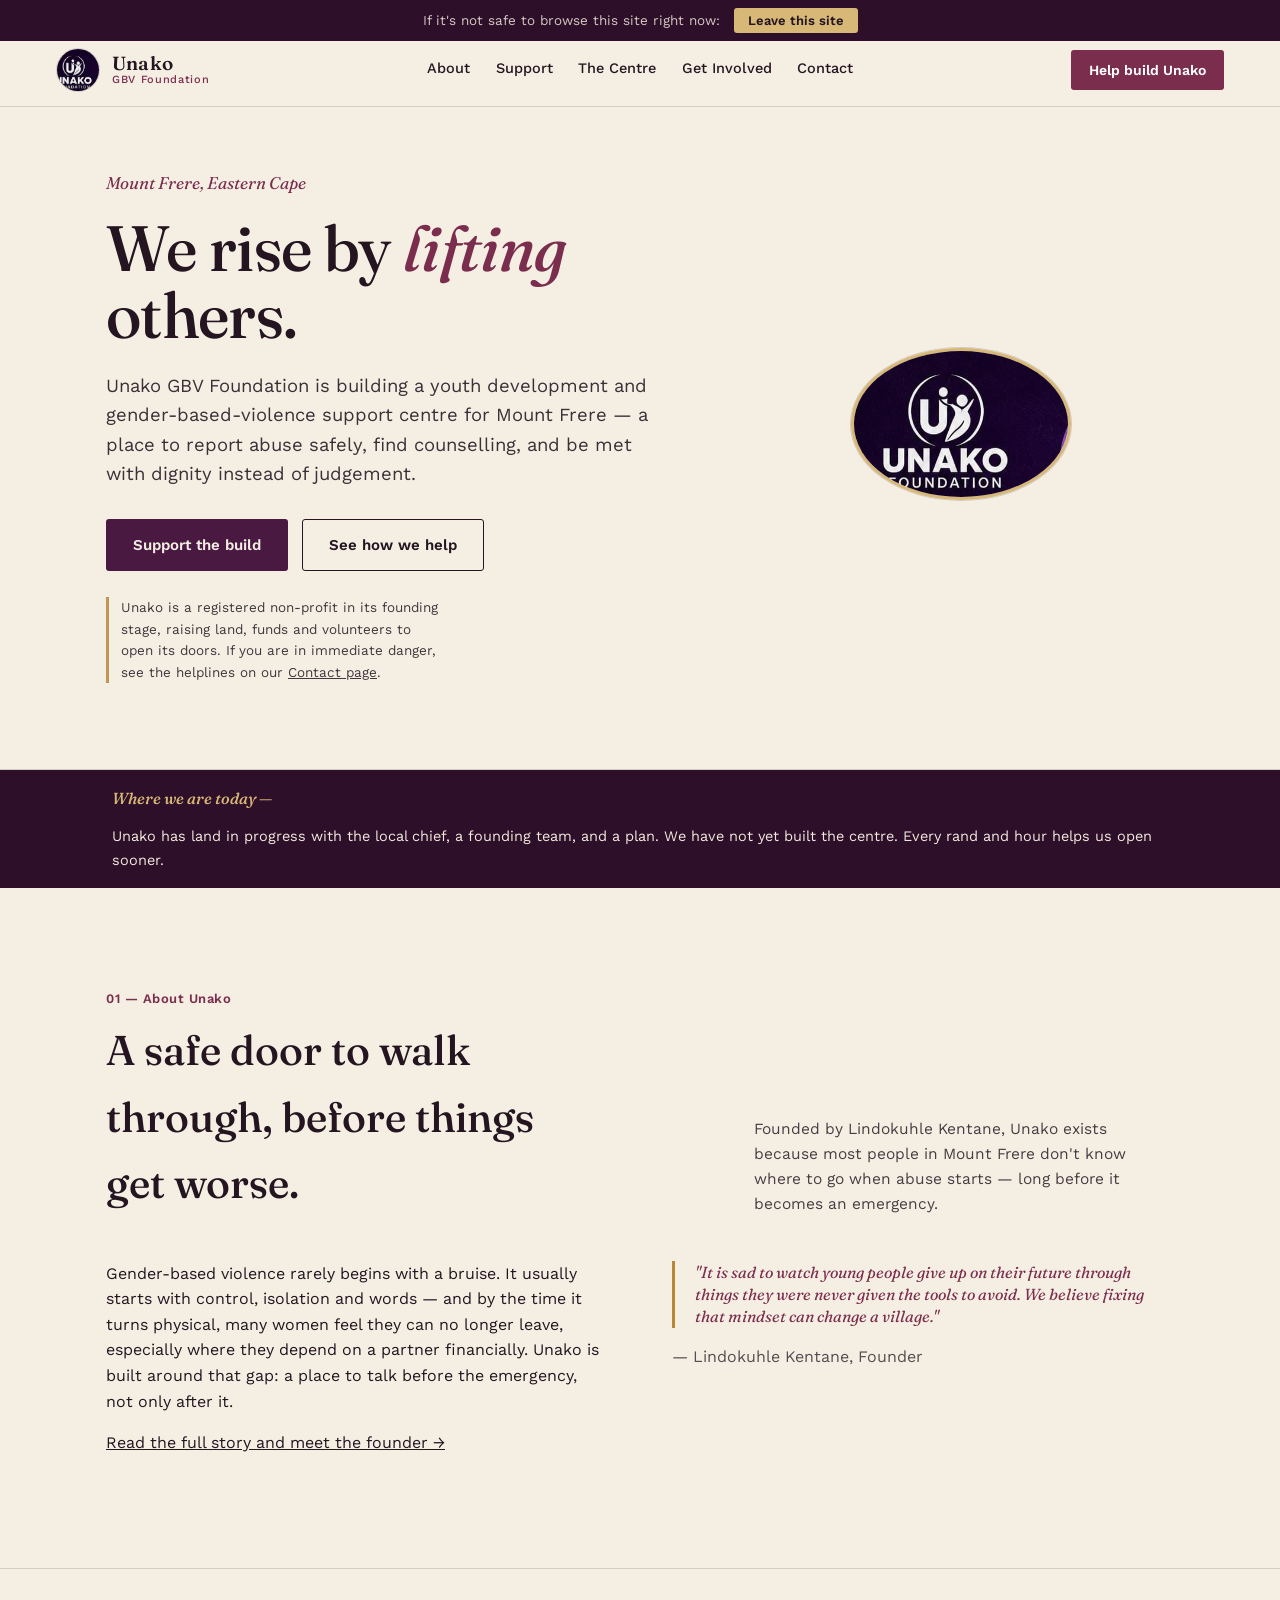
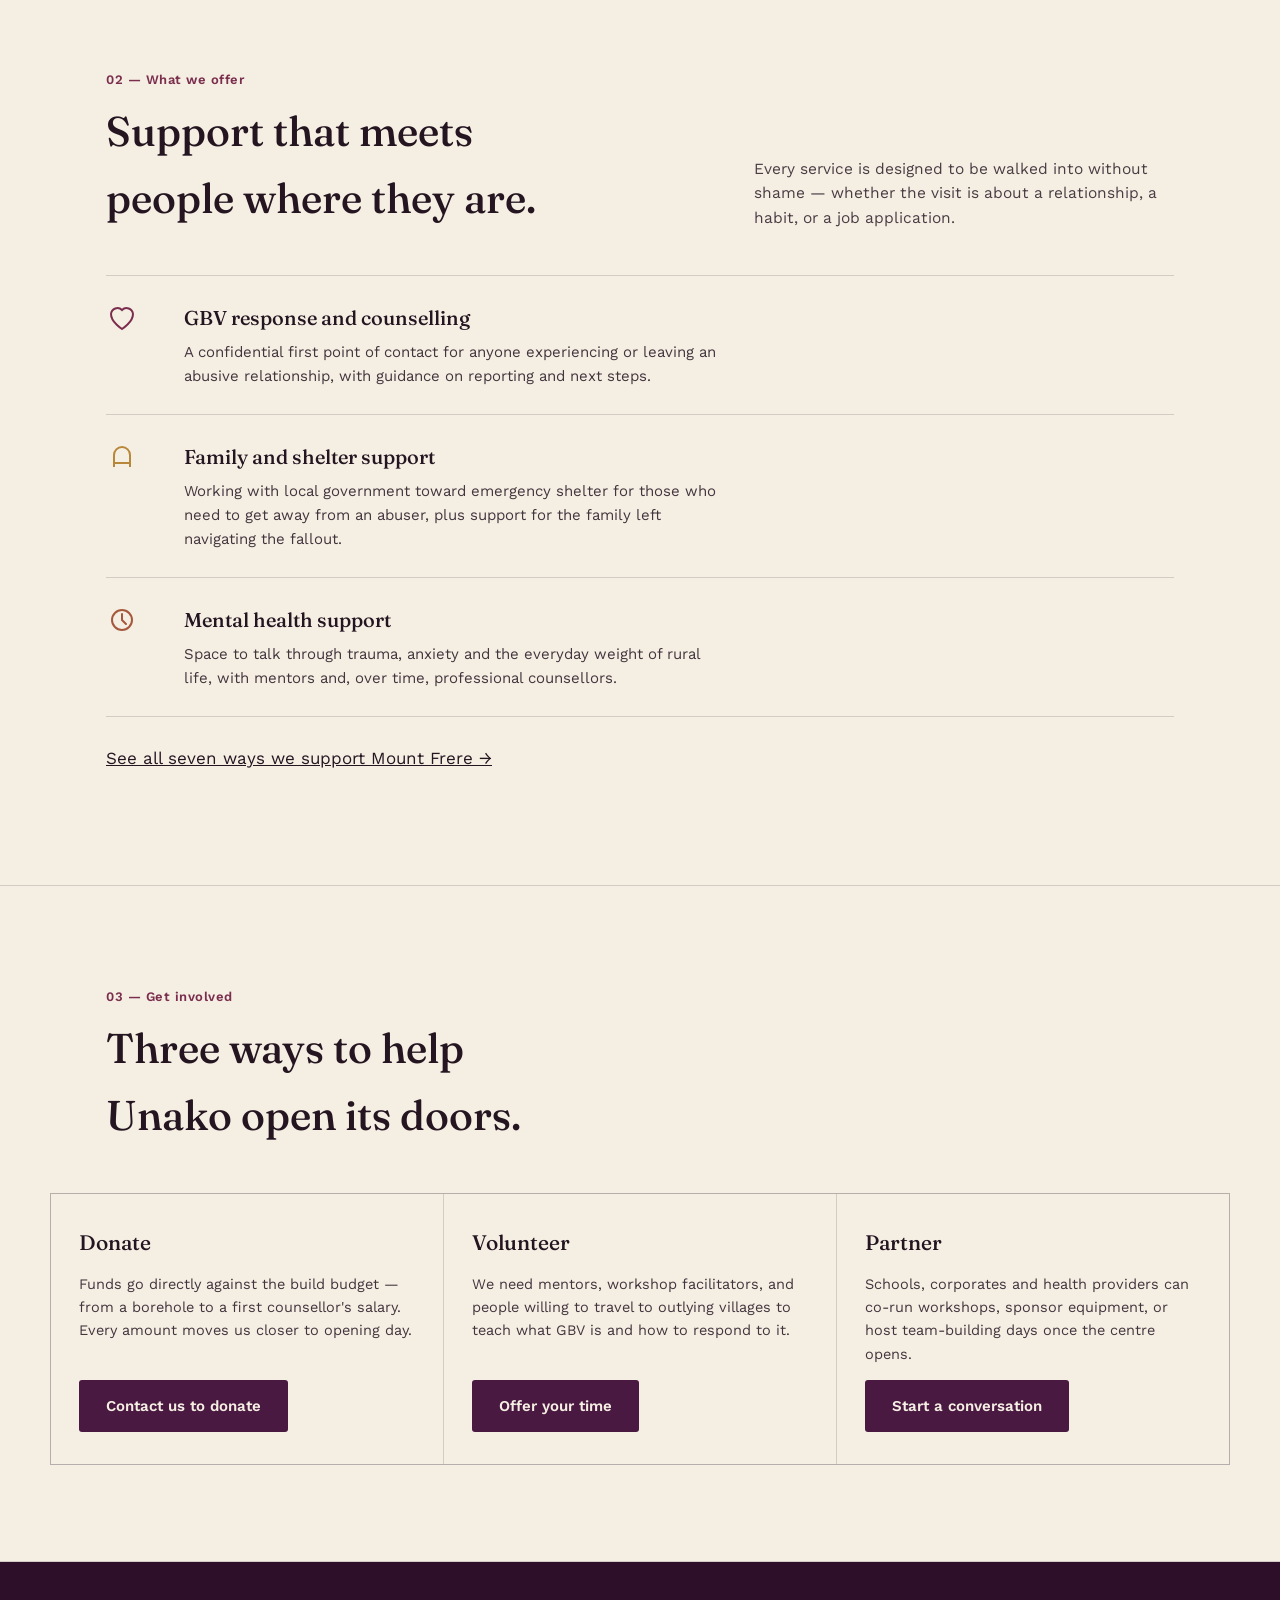
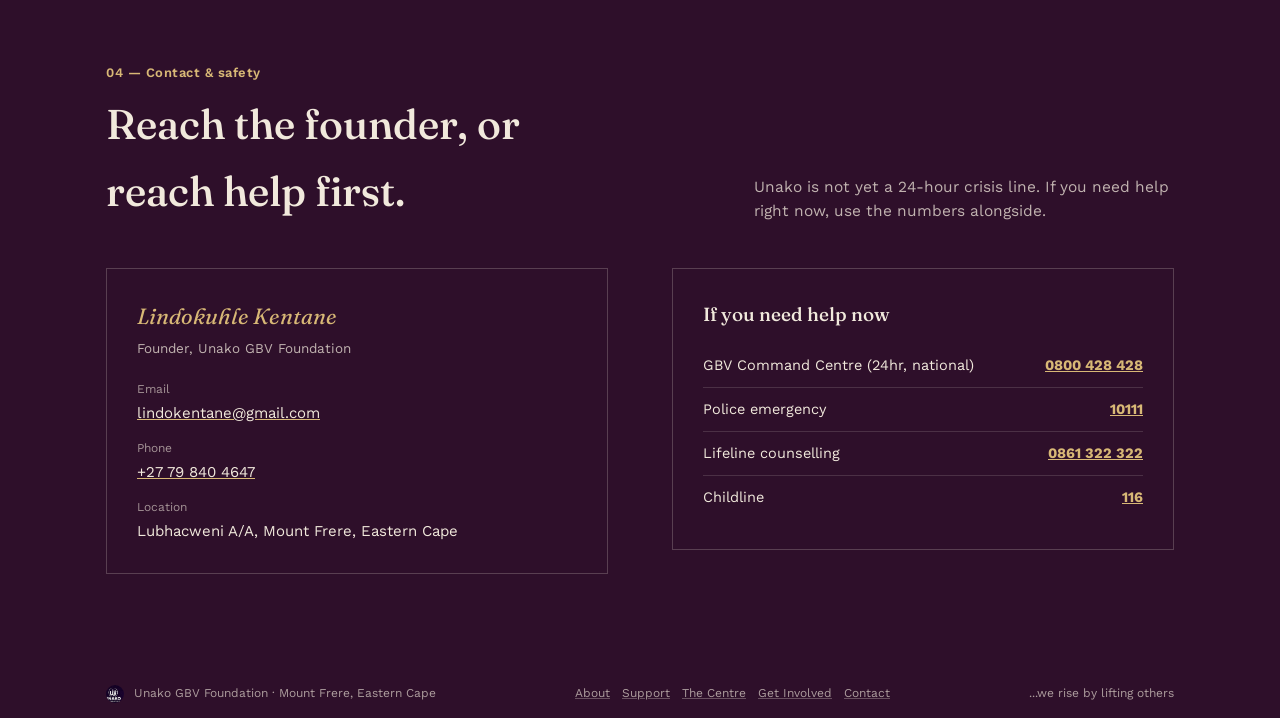
==== index.html @ 539274d0 "Make site footer more compact Reduce footer padding, font size and logo size across all pages.  Co-A" ====
<!DOCTYPE html>
<html lang="en">
<head>
<meta charset="UTF-8">
<meta name="viewport" content="width=device-width, initial-scale=1.0">
<title>Unako GBV Foundation — We rise by lifting others</title>
<meta name="description" content="Unako GBV Foundation is building a youth development and gender-based-violence support centre for Mount Frere, Eastern Cape — a safe place to report abuse, find counselling, and be met with dignity.">
<link rel="canonical" href="https://lucianozambuko-gif.github.io/Unako/">
<meta property="og:type" content="website">
<meta property="og:site_name" content="Unako GBV Foundation">
<meta property="og:title" content="Unako GBV Foundation — We rise by lifting others">
<meta property="og:description" content="Building a youth development and GBV support centre for Mount Frere, Eastern Cape.">
<meta property="og:image" content="https://lucianozambuko-gif.github.io/Unako/assets/images/logo.jpg">
<meta property="og:url" content="https://lucianozambuko-gif.github.io/Unako/">
<meta name="twitter:card" content="summary">
<meta name="theme-color" content="#4A1942">
<link rel="icon" type="image/jpeg" href="assets/images/logo.jpg">
<link rel="apple-touch-icon" href="assets/images/logo.jpg">
<link rel="preconnect" href="https://fonts.googleapis.com">
<link rel="preconnect" href="https://fonts.gstatic.com" crossorigin>
<link href="https://fonts.googleapis.com/css2?family=Fraunces:ital,opsz,wght@0,9..144,300;0,9..144,500;0,9..144,600;1,9..144,500;1,9..144,600&family=Work+Sans:wght@400;500;600;700&display=swap" rel="stylesheet">
<link rel="stylesheet" href="assets/css/style.css">
</head>
<body>

<a class="skip-link" href="#main">Skip to main content</a>

<div class="exit-bar">
  <span>If it's not safe to browse this site right now:</span>
  <button class="exit-btn" onclick="window.location.replace('https://www.weather.com')">Leave this site</button>
</div>

<header class="site">
  <div class="nav-row">
    <a class="brand" href="index.html">
      <img class="brand-mark" src="assets/images/logo.jpg" alt="Unako GBV Foundation logo">
      <span class="brand-word">Unako<small>GBV Foundation</small></span>
    </a>
    <nav class="links" aria-label="Primary">
      <a href="about.html">About</a>
      <a href="support.html">Support</a>
      <a href="centre.html">The Centre</a>
      <a href="get-involved.html">Get Involved</a>
      <a href="contact.html">Contact</a>
    </nav>
    <a class="nav-cta" href="get-involved.html">Help build Unako</a>
    <button class="menu-toggle" aria-expanded="false" aria-controls="mobile-nav">
      <span class="bars"><span></span><span></span><span></span></span>
      Menu
    </button>
  </div>
  <nav class="mobile-nav" id="mobile-nav" aria-label="Mobile">
    <a href="about.html">About</a>
    <a href="support.html">Support</a>
    <a href="centre.html">The Centre</a>
    <a href="get-involved.html">Get Involved</a>
    <a href="contact.html">Contact</a>
    <a class="btn btn-primary nav-cta" href="get-involved.html">Help build Unako</a>
  </nav>
</header>

<main id="main">

  <section class="hero">
    <div class="wrap hero-grid">
      <div>
        <p class="eyebrow-line">Mount Frere, Eastern Cape</p>
        <h1 class="hero-head">We rise by <em>lifting</em> others.</h1>
        <p class="hero-sub">Unako GBV Foundation is building a youth development and gender-based-violence support centre for Mount Frere — a place to report abuse safely, find counselling, and be met with dignity instead of judgement.</p>
        <div class="hero-ctas">
          <a class="btn btn-primary" href="get-involved.html">Support the build</a>
          <a class="btn btn-ghost" href="support.html">See how we help</a>
        </div>
        <p class="hero-note">Unako is a registered non-profit in its founding stage, raising land, funds and volunteers to open its doors. If you are in immediate danger, see the helplines on our <a href="contact.html">Contact page</a>.</p>
      </div>
      <div class="hero-art">
        <div class="hero-seal">
          <img src="assets/images/logo.jpg" alt="Unako GBV Foundation emblem">
        </div>
      </div>
    </div>
  </section>

  <div class="stage-banner">
    <div class="wrap">
      <strong>Where we are today —</strong>
      <span>Unako has land in progress with the local chief, a founding team, and a plan. We have not yet built the centre. Every rand and hour helps us open sooner.</span>
    </div>
  </div>

  <section id="about-preview">
    <div class="wrap">
      <div class="section-head">
        <div>
          <span class="section-num">01 — About Unako</span>
          <h2 class="section-title">A safe door to walk through, before things get worse.</h2>
        </div>
        <p class="section-kicker">Founded by Lindokuhle Kentane, Unako exists because most people in Mount Frere don't know where to go when abuse starts — long before it becomes an emergency.</p>
      </div>
      <div class="about-grid">
        <div>
          <p>Gender-based violence rarely begins with a bruise. It usually starts with control, isolation and words — and by the time it turns physical, many women feel they can no longer leave, especially where they depend on a partner financially. Unako is built around that gap: a place to talk before the emergency, not only after it.</p>
          <p><a href="about.html">Read the full story and meet the founder →</a></p>
        </div>
        <div>
          <p class="pull-quote">"It is sad to watch young people give up on their future through things they were never given the tools to avoid. We believe fixing that mindset can change a village."</p>
          <p class="signoff">— Lindokuhle Kentane, Founder</p>
        </div>
      </div>
    </div>
  </section>

  <section id="support-preview">
    <div class="wrap">
      <div class="section-head">
        <div>
          <span class="section-num">02 — What we offer</span>
          <h2 class="section-title">Support that meets people where they are.</h2>
        </div>
        <p class="section-kicker">Every service is designed to be walked into without shame — whether the visit is about a relationship, a habit, or a job application.</p>
      </div>
      <div class="support-list">
        <div class="support-item">
          <svg viewBox="0 0 32 32" fill="none" aria-hidden="true"><path d="M16 27s-11-6.8-11-15A6.5 6.5 0 0116 8a6.5 6.5 0 0111 4c0 8.2-11 15-11 15z" stroke="var(--wine)" stroke-width="2"/></svg>
          <div><h3>GBV response and counselling</h3><p>A confidential first point of contact for anyone experiencing or leaving an abusive relationship, with guidance on reporting and next steps.</p></div>
        </div>
        <div class="support-item">
          <svg viewBox="0 0 32 32" fill="none" aria-hidden="true"><path d="M8 26V14a8 8 0 0116 0v12" stroke="var(--ochre)" stroke-width="2"/><path d="M8 22h16" stroke="var(--ochre)" stroke-width="2"/></svg>
          <div><h3>Family and shelter support</h3><p>Working with local government toward emergency shelter for those who need to get away from an abuser, plus support for the family left navigating the fallout.</p></div>
        </div>
        <div class="support-item">
          <svg viewBox="0 0 32 32" fill="none" aria-hidden="true"><circle cx="16" cy="16" r="10" stroke="var(--clay)" stroke-width="2"/><path d="M16 10v6l4 4" stroke="var(--clay)" stroke-width="2" stroke-linecap="round"/></svg>
          <div><h3>Mental health support</h3><p>Space to talk through trauma, anxiety and the everyday weight of rural life, with mentors and, over time, professional counsellors.</p></div>
        </div>
      </div>
      <p style="margin-top:28px"><a href="support.html">See all seven ways we support Mount Frere →</a></p>
    </div>
  </section>

  <section id="involve-preview">
    <div class="wrap">
      <div class="section-head">
        <div>
          <span class="section-num">03 — Get involved</span>
          <h2 class="section-title">Three ways to help Unako open its doors.</h2>
        </div>
      </div>
    </div>
    <div class="wrap" style="padding: 0;">
      <div class="involve-grid">
        <div class="involve-card">
          <h3>Donate</h3>
          <p>Funds go directly against the build budget — from a borehole to a first counsellor's salary. Every amount moves us closer to opening day.</p>
          <a class="btn btn-primary" href="mailto:lindokentane@gmail.com?subject=I'd%20like%20to%20donate%20to%20Unako">Contact us to donate</a>
        </div>
        <div class="involve-card">
          <h3>Volunteer</h3>
          <p>We need mentors, workshop facilitators, and people willing to travel to outlying villages to teach what GBV is and how to respond to it.</p>
          <a class="btn btn-primary" href="mailto:lindokentane@gmail.com?subject=I'd%20like%20to%20volunteer%20with%20Unako">Offer your time</a>
        </div>
        <div class="involve-card">
          <h3>Partner</h3>
          <p>Schools, corporates and health providers can co-run workshops, sponsor equipment, or host team-building days once the centre opens.</p>
          <a class="btn btn-primary" href="mailto:lindokentane@gmail.com?subject=Partnership%20enquiry%20-%20Unako">Start a conversation</a>
        </div>
      </div>
    </div>
  </section>

  <section id="contact" class="contact-wrap" style="border-bottom:none;">
    <div class="wrap">
      <div class="section-head">
        <div>
          <span class="section-num" style="color:var(--ochre-soft)">04 — Contact &amp; safety</span>
          <h2 class="section-title">Reach the founder, or reach help first.</h2>
        </div>
        <p class="section-kicker">Unako is not yet a 24-hour crisis line. If you need help right now, use the numbers alongside.</p>
      </div>
      <div class="contact-grid">
        <div class="founder-card">
          <p class="name">Lindokuhle Kentane</p>
          <p class="role">Founder, Unako GBV Foundation</p>
          <dl>
            <dt>Email</dt>
            <dd><a href="mailto:lindokentane@gmail.com">lindokentane@gmail.com</a></dd>
            <dt>Phone</dt>
            <dd><a href="tel:+27798404647">+27 79 840 4647</a></dd>
            <dt>Location</dt>
            <dd>Lubhacweni A/A, Mount Frere, Eastern Cape</dd>
          </dl>
        </div>
        <div class="safety-box">
          <h3>If you need help now</h3>
          <ul>
            <li><span>GBV Command Centre (24hr, national)</span><span class="num"><a href="tel:0800428428">0800 428 428</a></span></li>
            <li><span>Police emergency</span><span class="num"><a href="tel:10111">10111</a></span></li>
            <li><span>Lifeline counselling</span><span class="num"><a href="tel:0861322322">0861 322 322</a></span></li>
            <li><span>Childline</span><span class="num"><a href="tel:116">116</a></span></li>
          </ul>
        </div>
      </div>
    </div>
  </section>

</main>

<footer class="site">
  <div class="wrap" style="align-items:center;">
    <span style="display:flex; align-items:center; gap:10px;">
      <img src="assets/images/logo.jpg" alt="" style="border-radius:50%;object-fit:cover;">
      Unako GBV Foundation · Mount Frere, Eastern Cape
    </span>
    <nav class="foot-links" aria-label="Footer">
      <a href="about.html">About</a>
      <a href="support.html">Support</a>
      <a href="centre.html">The Centre</a>
      <a href="get-involved.html">Get Involved</a>
      <a href="contact.html">Contact</a>
    </nav>
    <span>...we rise by lifting others</span>
  </div>
</footer>

<script src="assets/js/main.js"></script>
</body>
</html>
---- assets/css/style.css ----
:root {
  --ink: #241521;
  --paper: #F5EFE3;
  --paper-raised: #EDE4D3;
  --plum: #4A1942;
  --plum-deep: #2E0F2A;
  --wine: #7B2D4E;
  --ochre: #B9873A;
  --ochre-soft: #D8B876;
  --clay: #A6583C;
  --sage: #5F6E4E;
  --rule: rgba(36,21,33,0.16);
  --paper-alpha: rgba(245,239,227,0.9);
  --focus: #2E7D6B;
  --font-display: 'Fraunces', serif;
  --font-body: 'Work Sans', sans-serif;
}

:root:not([data-theme="light"]) {
  /* light is default already; keep block for structure */
}

@media (prefers-color-scheme: dark) {
  :root:not([data-theme="light"]) {
    --ink: #F1E9DC;
    --paper: #1D1219;
    --paper-raised: #271722;
    --plum: #C98FBE;
    --plum-deep: #F1E9DC;
    --wine: #E4A9C0;
    --ochre: #E3B96A;
    --ochre-soft: #C79A3E;
    --clay: #D98F6E;
    --sage: #9AB07E;
    --rule: rgba(241,233,220,0.18);
    --paper-alpha: rgba(29,18,25,0.88);
    --focus: #7FD9C4;
  }
}

:root[data-theme="dark"] {
  --ink: #F1E9DC;
  --paper: #1D1219;
  --paper-raised: #271722;
  --plum: #C98FBE;
  --plum-deep: #F1E9DC;
  --wine: #E4A9C0;
  --ochre: #E3B96A;
  --ochre-soft: #C79A3E;
  --clay: #D98F6E;
  --sage: #9AB07E;
  --rule: rgba(241,233,220,0.18);
  --paper-alpha: rgba(29,18,25,0.88);
  --focus: #7FD9C4;
}

* { box-sizing: border-box; }
html { scroll-behavior: smooth; }

body {
  margin: 0;
  background: var(--paper);
  color: var(--ink);
  font-family: var(--font-body);
  font-size: 17px;
  line-height: 1.6;
  -webkit-font-smoothing: antialiased;
}

@media (prefers-reduced-motion: reduce) {
  html { scroll-behavior: auto; }
  * { animation-duration: 0.001ms !important; transition-duration: 0.001ms !important; }
}

img, svg { max-width: 100%; }

a { color: inherit; }

.wrap {
  max-width: 1180px;
  margin: 0 auto;
  padding: 0 clamp(20px, 5vw, 56px);
}

/* ---------- Quick-exit ---------- */
.exit-bar {
  position: fixed;
  top: 0; left: 0; right: 0;
  z-index: 500;
  background: var(--plum-deep);
  color: #F1E9DC;
  font-family: var(--font-body);
  font-size: 13.5px;
  display: flex;
  align-items: center;
  justify-content: center;
  gap: 14px;
  padding: 8px 16px;
  text-align: center;
}
.exit-bar span { opacity: 0.85; }
.exit-btn {
  background: var(--ochre-soft);
  color: #241521;
  border: none;
  border-radius: 3px;
  padding: 5px 14px;
  font-weight: 600;
  font-family: var(--font-body);
  font-size: 13px;
  cursor: pointer;
}
.exit-btn:focus-visible, a:focus-visible, button:focus-visible {
  outline: 3px solid var(--focus);
  outline-offset: 2px;
}

.skip-link {
  position: absolute;
  top: -60px;
  left: 12px;
  z-index: 700;
  background: var(--ochre-soft);
  color: #241521;
  padding: 10px 16px;
  border-radius: 3px;
  font-weight: 600;
  font-size: 13.5px;
  text-decoration: none;
  transition: top 0.15s ease;
}
.skip-link:focus { top: 46px; }

/* ---------- Header / nav ---------- */
header.site {
  position: sticky;
  top: 34px;
  z-index: 400;
  background: var(--paper-alpha);
  backdrop-filter: blur(6px);
  border-bottom: 1px solid var(--rule);
}
.nav-row {
  display: flex;
  align-items: center;
  justify-content: space-between;
  padding: 14px clamp(20px, 5vw, 56px);
  gap: 20px;
}
.brand {
  display: flex;
  align-items: center;
  gap: 12px;
  text-decoration: none;
  color: var(--ink);
}
.brand-mark {
  width: 44px; height: 44px; flex: none;
  border-radius: 50%;
  object-fit: cover;
  border: 1px solid var(--rule);
}
.brand-word {
  font-family: var(--font-display);
  font-weight: 600;
  font-size: 19px;
  line-height: 1.05;
  letter-spacing: 0.01em;
}
.brand-word small {
  display: block;
  font-family: var(--font-body);
  font-weight: 500;
  font-size: 11px;
  letter-spacing: 0.06em;
  color: var(--wine);
}
nav.links {
  display: flex;
  gap: clamp(14px, 2vw, 26px);
  font-size: 14.5px;
  font-weight: 500;
}
nav.links a { text-decoration: none; border-bottom: 1px solid transparent; padding-bottom: 2px; }
nav.links a:hover { border-color: var(--ochre); }
nav.links a[aria-current="page"] { border-color: var(--wine); color: var(--wine); }
.nav-cta {
  background: var(--wine);
  color: #fff;
  padding: 9px 18px;
  border-radius: 3px;
  text-decoration: none;
  font-weight: 600;
  font-size: 14px;
  white-space: nowrap;
}
.nav-cta:hover { background: var(--plum); }

.menu-toggle {
  display: none;
  align-items: center;
  gap: 8px;
  background: none;
  border: 1px solid var(--rule);
  border-radius: 3px;
  padding: 8px 12px;
  font-family: var(--font-body);
  font-size: 13px;
  color: var(--ink);
  cursor: pointer;
}
.menu-toggle .bars { display: flex; flex-direction: column; gap: 3px; }
.menu-toggle .bars span { width: 16px; height: 2px; background: currentColor; display: block; }

.mobile-nav {
  display: none;
  flex-direction: column;
  padding: 6px clamp(20px, 5vw, 56px) 18px;
  border-bottom: 1px solid var(--rule);
  background: var(--paper);
}
.mobile-nav a {
  text-decoration: none;
  padding: 12px 0;
  border-top: 1px solid var(--rule);
  font-size: 15.5px;
  font-weight: 500;
}
.mobile-nav a[aria-current="page"] { color: var(--wine); }
.mobile-nav a.nav-cta { border: none; text-align: center; margin-top: 10px; padding: 11px 18px; }
header.site.nav-open .mobile-nav { display: flex; }

@media (max-width: 820px) {
  nav.links { display: none; }
  .menu-toggle { display: inline-flex; }
}

/* ---------- Page hero (interior pages) ---------- */
.page-hero {
  padding: clamp(40px, 7vw, 64px) 0 clamp(32px, 5vw, 48px);
  border-bottom: 1px solid var(--rule);
}
.page-hero .eyebrow-line { margin-bottom: 14px; }
.page-hero h1 {
  font-family: var(--font-display);
  font-weight: 500;
  font-size: clamp(2.1rem, 4.4vw, 3.1rem);
  line-height: 1.08;
  margin: 0 0 18px;
  max-width: 18ch;
}
.page-hero p.lede {
  font-size: clamp(15.5px, 1.4vw, 17.5px);
  max-width: 58ch;
  opacity: 0.85;
  margin: 0;
}
.breadcrumb {
  font-size: 13px;
  opacity: 0.7;
  margin: 0 0 16px;
}
.breadcrumb a { text-decoration: underline; text-decoration-color: var(--rule); }

/* ---------- Hero (home) ---------- */
.hero {
  padding: clamp(48px, 9vw, 96px) 0 clamp(40px, 7vw, 72px);
  position: relative;
  overflow: hidden;
}
.hero-grid {
  display: grid;
  grid-template-columns: 1.15fr 0.85fr;
  gap: clamp(28px, 5vw, 64px);
  align-items: center;
}
@media (max-width: 880px) {
  .hero-grid { grid-template-columns: 1fr; }
  .hero-art { order: -1; max-width: 320px; margin: 0 auto; }
}
.eyebrow-line {
  font-family: var(--font-display);
  font-style: italic;
  font-size: 17px;
  color: var(--wine);
  margin: 0 0 18px;
}
h1.hero-head {
  font-family: var(--font-display);
  font-weight: 500;
  font-size: clamp(2.5rem, 5.4vw, 4rem);
  line-height: 1.05;
  margin: 0 0 22px;
  letter-spacing: -0.01em;
  max-width: 14ch;
}
h1.hero-head em {
  font-style: italic;
  color: var(--wine);
  font-weight: 500;
}
.hero-sub {
  font-size: clamp(16px, 1.6vw, 18.5px);
  max-width: 46ch;
  color: var(--ink);
  opacity: 0.88;
  margin: 0 0 30px;
}
.hero-ctas { display: flex; flex-wrap: wrap; gap: 14px; margin-bottom: 26px; }
.btn {
  display: inline-block;
  text-decoration: none;
  font-weight: 600;
  font-size: 15px;
  padding: 13px 26px;
  border-radius: 3px;
  border: 1.5px solid transparent;
  cursor: pointer;
  font-family: var(--font-body);
}
.btn-primary { background: var(--plum); color: #F5EFE3; }
.btn-primary:hover { background: var(--wine); }
.btn-ghost { background: transparent; border-color: var(--ink); color: var(--ink); }
.btn-ghost:hover { background: var(--ink); color: var(--paper); }

.hero-note {
  font-size: 13.5px;
  border-left: 3px solid var(--ochre);
  padding-left: 12px;
  max-width: 42ch;
  opacity: 0.85;
}

.hero-art { position: relative; }
.hero-seal {
  max-width: 220px;
  margin: 0 auto 18px;
  border-radius: 50%;
  overflow: hidden;
  border: 3px solid var(--ochre-soft);
  box-shadow: 0 0 0 1px var(--rule);
}
.hero-seal img { display: block; width: 100%; height: 100%; object-fit: cover; }
@media (max-width: 880px) { .hero-seal { max-width: 160px; } }

/* ---------- Stage banner ---------- */
.stage-banner {
  background: var(--plum-deep);
  color: #F1E9DC;
  padding: 16px clamp(20px, 5vw, 56px);
}
.stage-banner .wrap {
  display: flex;
  align-items: baseline;
  gap: 14px;
  flex-wrap: wrap;
  font-size: 14.5px;
}
.stage-banner strong { color: var(--ochre-soft); font-family: var(--font-display); font-style: italic; font-weight: 500; font-size: 16px; }

/* ---------- Section basics ---------- */
section { padding: clamp(56px, 9vw, 96px) 0; border-bottom: 1px solid var(--rule); }
section:last-of-type { border-bottom: none; }
.section-head {
  display: flex;
  justify-content: space-between;
  align-items: flex-end;
  gap: 24px;
  margin-bottom: 44px;
  flex-wrap: wrap;
}
.section-num {
  font-family: var(--font-body);
  font-size: 13px;
  color: var(--wine);
  font-weight: 600;
  letter-spacing: 0.04em;
}
h2.section-title {
  font-family: var(--font-display);
  font-weight: 500;
  font-size: clamp(1.9rem, 3.6vw, 2.6rem);
  margin: 6px 0 0;
  max-width: 18ch;
}
.section-kicker {
  max-width: 42ch;
  font-size: 15.5px;
  opacity: 0.82;
  margin: 0;
}

/* ---------- About ---------- */
.about-grid {
  display: grid;
  grid-template-columns: 1fr 1fr;
  gap: clamp(30px, 5vw, 70px);
}
@media (max-width: 800px) { .about-grid { grid-template-columns: 1fr; } }
.about-grid p { margin: 0 0 16px; font-size: 16px; }
.pull-quote {
  font-family: var(--font-display);
  font-style: italic;
  font-size: clamp(1.3rem, 2.2vw, 1.6rem);
  line-height: 1.4;
  color: var(--wine);
  border-left: 3px solid var(--ochre);
  padding-left: 20px;
  margin: 0 0 28px;
}
.signoff { font-size: 14px; opacity: 0.75; margin-top: 24px; }

/* ---------- Support list (directory style, not cards) ---------- */
.support-list { border-top: 1px solid var(--rule); }
.support-item {
  display: grid;
  grid-template-columns: 56px 1fr;
  gap: 22px;
  padding: 26px 0;
  border-bottom: 1px solid var(--rule);
  align-items: flex-start;
}
.support-item svg { width: 32px; height: 32px; }
.support-item h3 {
  font-family: var(--font-display);
  font-weight: 500;
  font-size: 20px;
  margin: 0 0 6px;
}
.support-item p { margin: 0; font-size: 15px; opacity: 0.85; max-width: 60ch; }

/* ---------- Timeline (real sequence -> numbered) ---------- */
.timeline {
  display: grid;
  grid-template-columns: repeat(4, 1fr);
  gap: 2px;
  background: var(--rule);
  border: 1px solid var(--rule);
}
@media (max-width: 900px) { .timeline { grid-template-columns: repeat(2, 1fr); } }
@media (max-width: 560px) { .timeline { grid-template-columns: 1fr; } }
.tl-step { background: var(--paper); padding: 26px 22px; }
.tl-step .tl-n {
  font-family: var(--font-display);
  font-style: italic;
  font-size: 26px;
  color: var(--ochre);
  display: block;
  margin-bottom: 10px;
}
.tl-step h4 { margin: 0 0 8px; font-size: 16.5px; font-family: var(--font-body); font-weight: 600; }
.tl-step p { margin: 0; font-size: 14px; opacity: 0.82; }

/* ---------- Wishlist ---------- */
.wishlist-groups {
  display: grid;
  grid-template-columns: repeat(3, 1fr);
  gap: 34px;
}
@media (max-width: 880px) { .wishlist-groups { grid-template-columns: 1fr 1fr; } }
@media (max-width: 580px) { .wishlist-groups { grid-template-columns: 1fr; } }
.wishlist-group h4 {
  font-family: var(--font-display);
  font-style: italic;
  font-weight: 500;
  font-size: 18px;
  color: var(--wine);
  margin: 0 0 14px;
  border-bottom: 1px solid var(--rule);
  padding-bottom: 10px;
}
.wishlist-group ul { list-style: none; margin: 0; padding: 0; }
.wishlist-group li {
  font-size: 14.5px;
  padding: 7px 0 7px 20px;
  position: relative;
  opacity: 0.9;
}
.wishlist-group li::before {
  content: "";
  position: absolute;
  left: 0; top: 14px;
  width: 7px; height: 7px;
  background: var(--ochre);
  border-radius: 50%;
}

/* ---------- Who / partners ---------- */
.who-grid {
  display: grid;
  grid-template-columns: 1.1fr 0.9fr;
  gap: clamp(30px, 5vw, 60px);
}
@media (max-width: 860px) { .who-grid { grid-template-columns: 1fr; } }
.chip-cloud { display: flex; flex-wrap: wrap; gap: 10px; }
.chip {
  border: 1px solid var(--rule);
  border-radius: 3px;
  padding: 8px 14px;
  font-size: 13.5px;
  font-weight: 500;
}
.role-list { margin: 0; padding: 0; list-style: none; }
.role-list li { padding: 16px 0; border-top: 1px solid var(--rule); }
.role-list li:last-child { border-bottom: 1px solid var(--rule); }
.role-list h4 { margin: 0 0 5px; font-size: 15.5px; font-weight: 600; }
.role-list p { margin: 0; font-size: 14px; opacity: 0.8; }

/* ---------- Get involved ---------- */
.involve-grid {
  display: grid;
  grid-template-columns: repeat(3, 1fr);
  gap: 1px;
  background: var(--rule);
  border: 1px solid var(--rule);
}
@media (max-width: 860px) { .involve-grid { grid-template-columns: 1fr; } }
.involve-card {
  background: var(--paper);
  padding: 32px 28px;
  display: flex;
  flex-direction: column;
  gap: 14px;
}
.involve-card h3 {
  font-family: var(--font-display);
  font-weight: 500;
  font-size: 21px;
  margin: 0;
}
.involve-card p { margin: 0; font-size: 14.5px; opacity: 0.85; flex-grow: 1; }
.involve-card a.btn { align-self: flex-start; }

/* ---------- Budget table (What the centre needs to fund) ---------- */
.budget-table {
  width: 100%;
  border-collapse: collapse;
  font-size: 14.5px;
  margin-top: 10px;
}
.budget-table th, .budget-table td {
  text-align: left;
  padding: 12px 14px;
  border-bottom: 1px solid var(--rule);
}
.budget-table th { font-family: var(--font-body); font-weight: 600; font-size: 12.5px; letter-spacing: 0.03em; opacity: 0.7; }
.budget-table td.amount { text-align: right; font-weight: 600; color: var(--wine); white-space: nowrap; }
.budget-table tfoot td { font-weight: 700; border-bottom: none; border-top: 2px solid var(--ink); }
.table-scroll { overflow-x: auto; }

/* ---------- Contact / founder ---------- */
.contact-wrap {
  background: var(--plum-deep);
  color: #F1E9DC;
}
.contact-grid {
  display: grid;
  grid-template-columns: 1fr 1fr;
  gap: clamp(30px, 5vw, 70px);
  align-items: start;
}
@media (max-width: 800px) { .contact-grid { grid-template-columns: 1fr; } }
.contact-wrap h2.section-title { color: #F1E9DC; }
.contact-wrap .section-kicker { color: #F1E9DC; opacity: 0.75; }
.founder-card {
  border: 1px solid rgba(241,233,220,0.22);
  padding: 30px;
}
.founder-card p.name { font-family: var(--font-display); font-style: italic; font-size: 22px; margin: 0 0 4px; color: var(--ochre-soft); }
.founder-card p.role { margin: 0 0 20px; font-size: 13.5px; opacity: 0.75; }
.founder-card dl { margin: 0; }
.founder-card dt { font-size: 12px; text-transform: none; opacity: 0.6; margin-top: 14px; }
.founder-card dd { margin: 2px 0 0; font-size: 15px; }
.founder-card a { text-decoration: underline; text-decoration-color: var(--ochre-soft); }

.safety-box {
  border: 1px solid rgba(241,233,220,0.22);
  padding: 30px;
  font-size: 14.5px;
}
.safety-box h3 { font-family: var(--font-display); font-weight: 500; font-size: 19px; margin: 0 0 14px; }
.safety-box ul { margin: 0; padding: 0; list-style: none; }
.safety-box li { padding: 10px 0; border-top: 1px solid rgba(241,233,220,0.15); display: flex; justify-content: space-between; gap: 12px; }
.safety-box li:first-child { border-top: none; }
.safety-box .num { font-weight: 700; color: var(--ochre-soft); white-space: nowrap; }

footer.site {
  background: var(--plum-deep);
  color: rgba(241,233,220,0.65);
  font-size: 12px;
  padding: 14px 0;
}
footer.site .wrap { display: flex; align-items: center; justify-content: space-between; flex-wrap: wrap; gap: 8px; }
footer.site a { text-decoration: underline; text-decoration-color: rgba(241,233,220,0.3); }
footer.site nav.foot-links { display: flex; gap: 12px; flex-wrap: wrap; }
footer.site img { width: 18px; height: 18px; }

/* ---------- Simple content pages (404 etc) ---------- */
.simple-page { padding: clamp(64px, 10vw, 110px) 0; text-align: center; }
.simple-page h1 { font-family: var(--font-display); font-weight: 500; font-size: clamp(2.2rem, 5vw, 3.2rem); margin: 0 0 16px; }
.simple-page p { max-width: 46ch; margin: 0 auto 28px; opacity: 0.85; }

::selection { background: var(--ochre-soft); color: var(--plum-deep); }
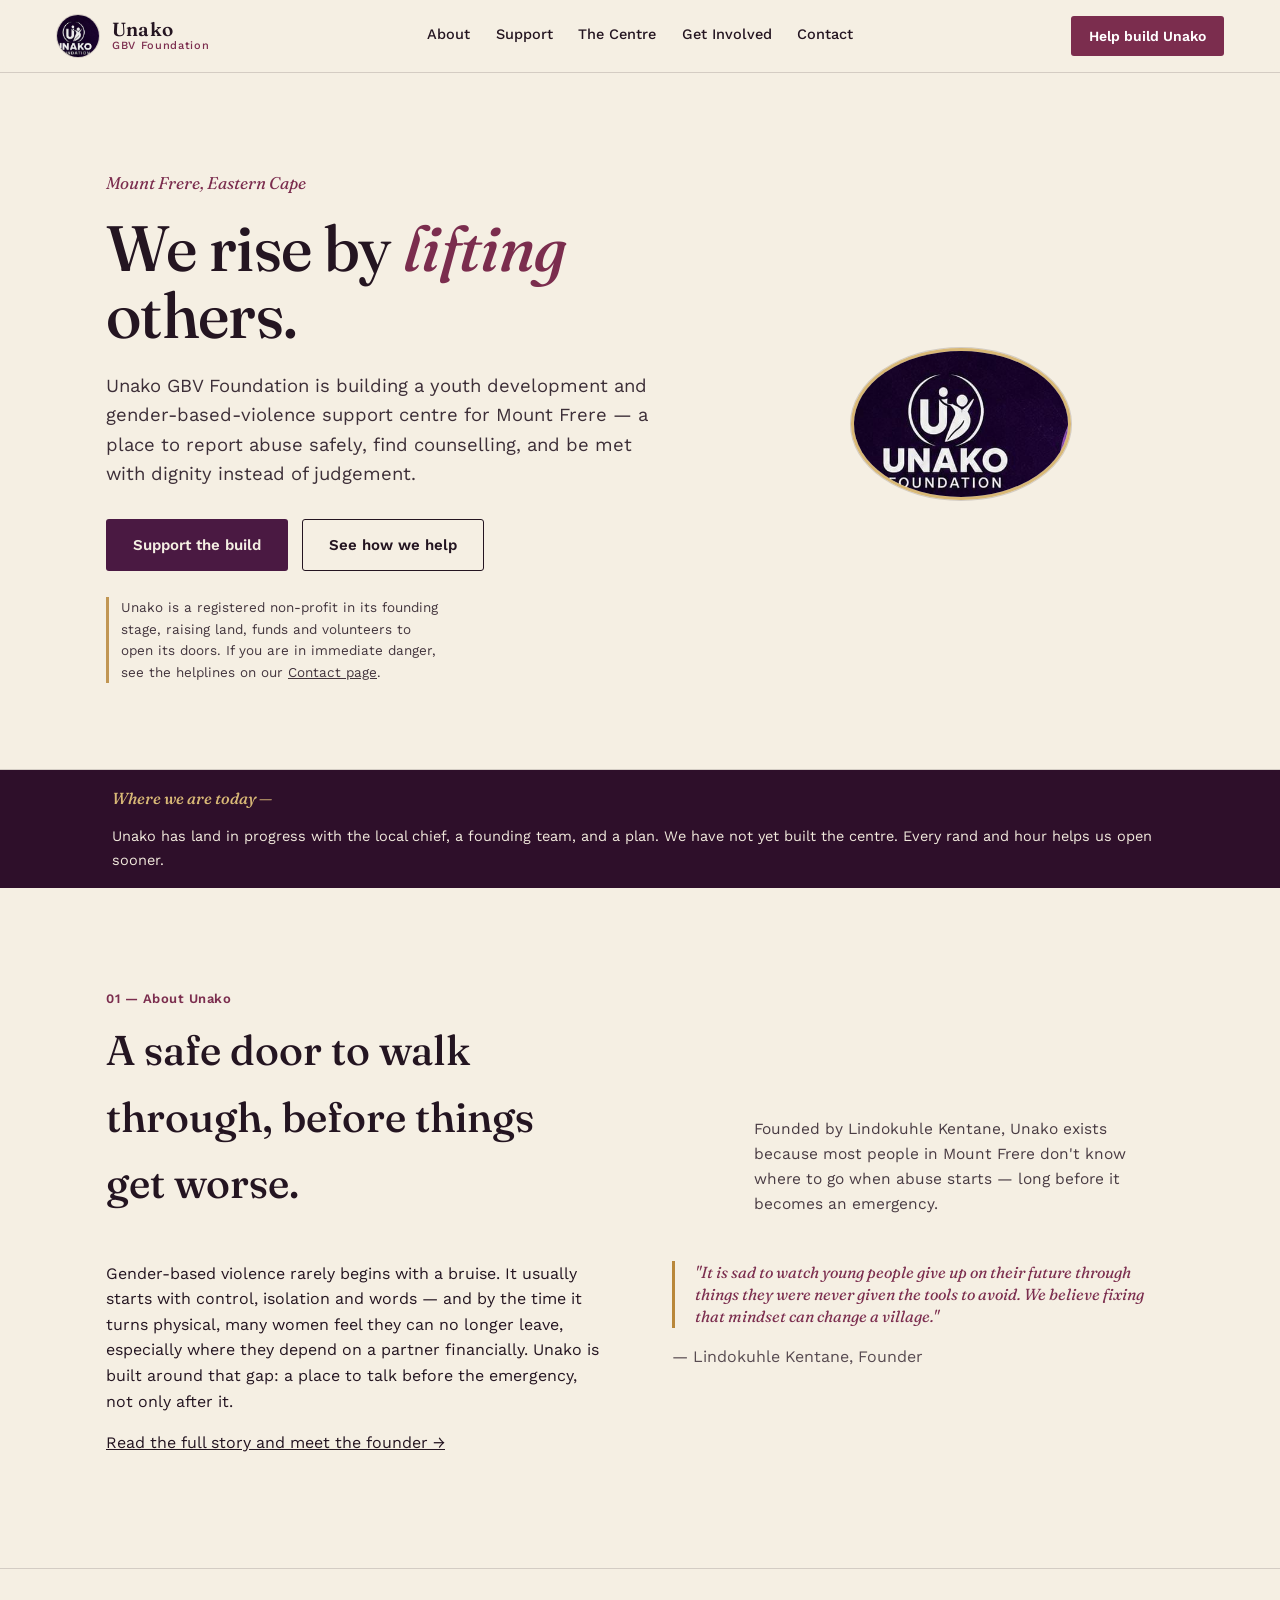
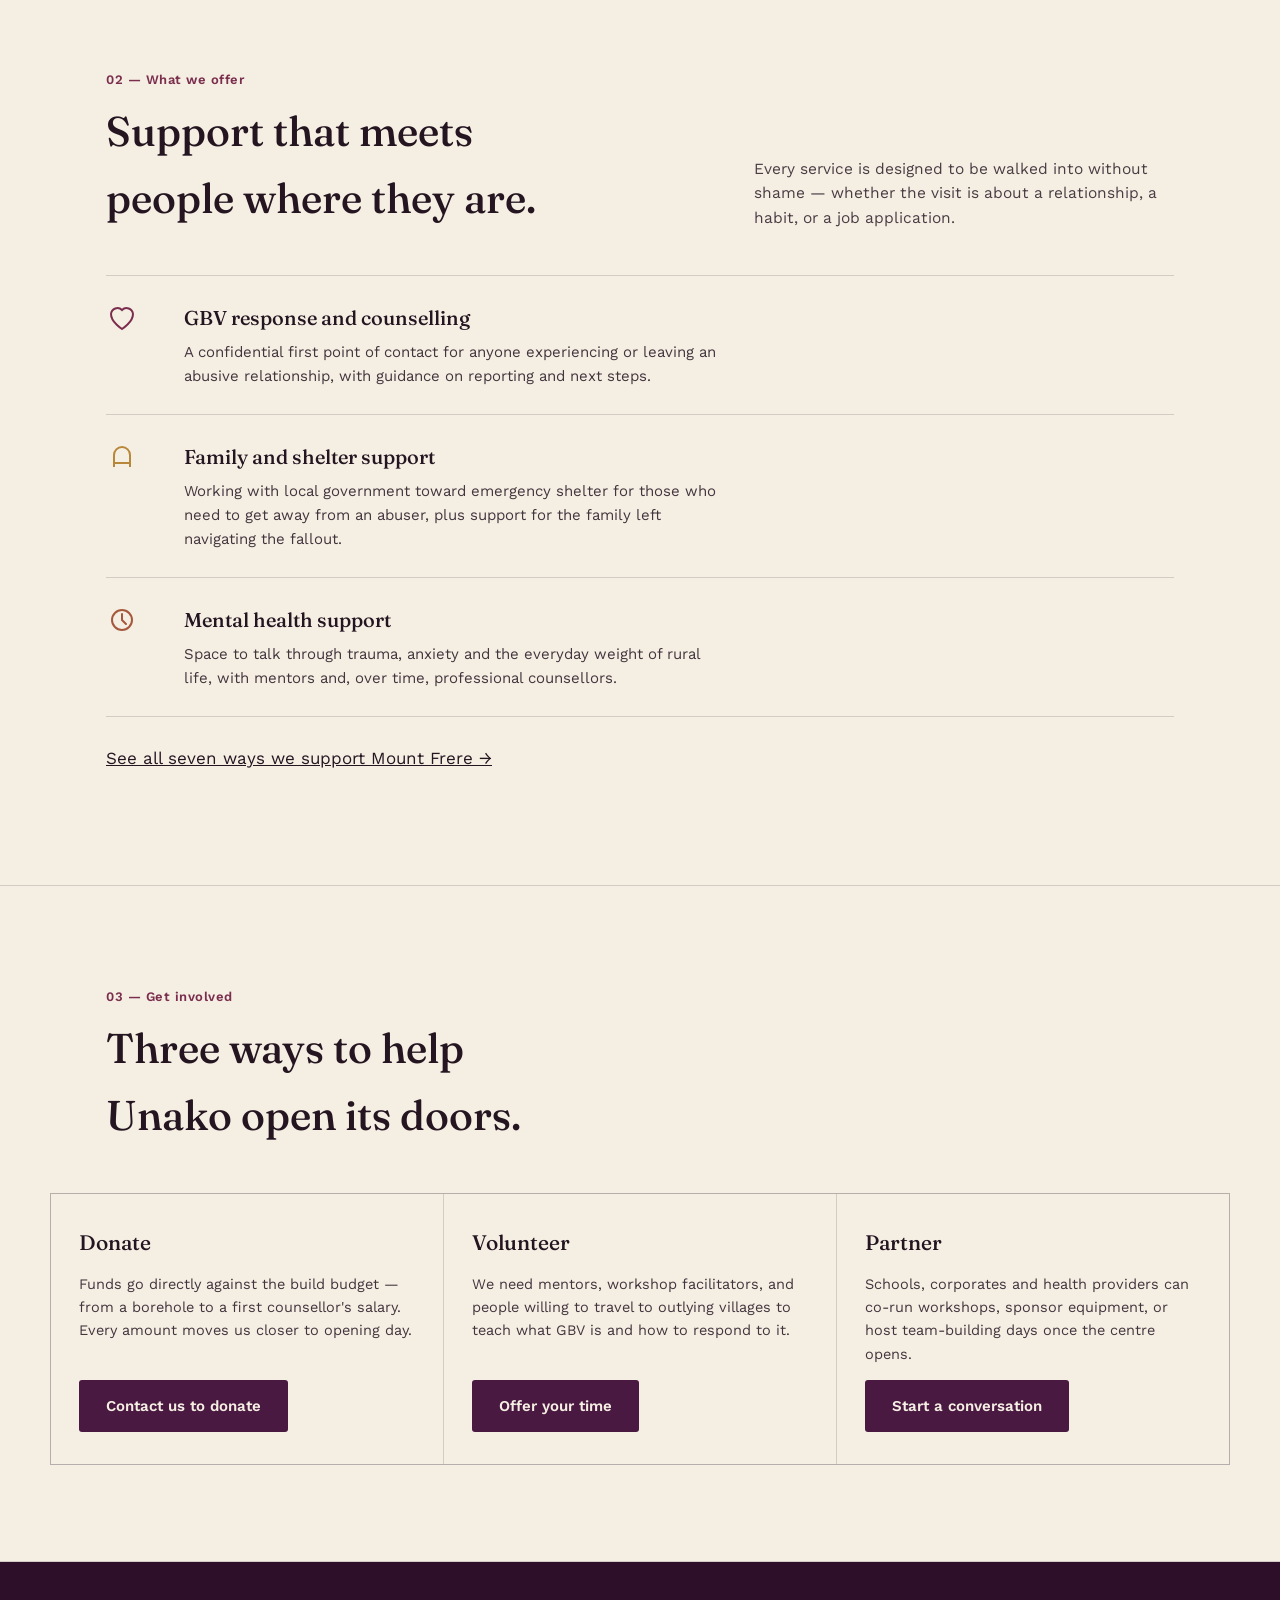
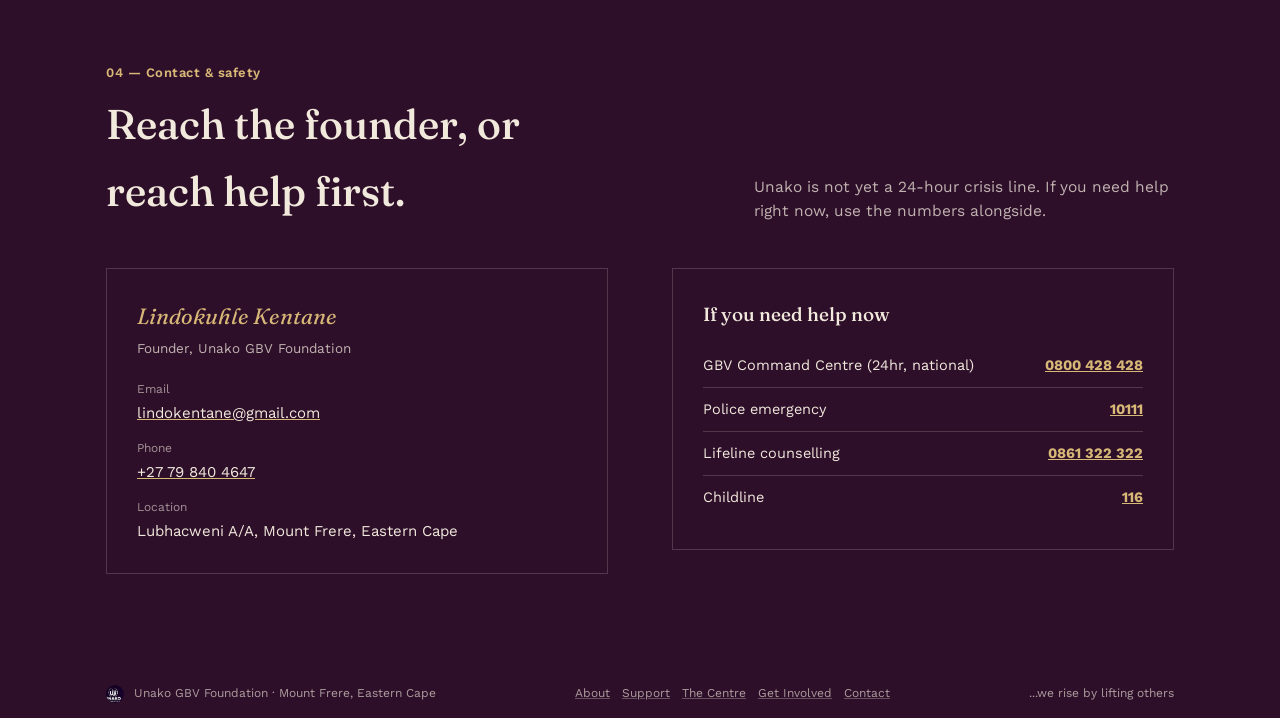
==== commit 5c5b0850: "Remove the quick-exit bar Drop the fixed "Leave this site" bar and its markup/styles from every page" ====
--- a/index.html
+++ b/index.html
@@ -24,11 +24,6 @@
 <body>
 
 <a class="skip-link" href="#main">Skip to main content</a>
-
-<div class="exit-bar">
-  <span>If it's not safe to browse this site right now:</span>
-  <button class="exit-btn" onclick="window.location.replace('https://www.weather.com')">Leave this site</button>
-</div>
 
 <header class="site">
   <div class="nav-row">
--- a/assets/css/style.css
+++ b/assets/css/style.css
@@ -14,6 +14,17 @@
   --focus: #2E7D6B;
   --font-display: 'Fraunces', serif;
   --font-body: 'Work Sans', sans-serif;
+
+  /* Fixed dark-plum "band" surfaces (exit bar, stage banner, contact,
+     footer) that stay dark with cream text in both light and dark mode —
+     these do not use --plum-deep, which intentionally flips light in dark
+     mode for other uses and would make band text invisible against it. */
+  --band-bg: #2E0F2A;
+  --band-ink: #F1E9DC;
+  --band-ink-soft: rgba(241,233,220,0.75);
+  --band-ink-faint: rgba(241,233,220,0.65);
+  --band-rule: rgba(241,233,220,0.18);
+  --band-accent: #D8B876;
 }
 
 :root:not([data-theme="light"]) {
@@ -82,35 +93,7 @@
   padding: 0 clamp(20px, 5vw, 56px);
 }
 
-/* ---------- Quick-exit ---------- */
-.exit-bar {
-  position: fixed;
-  top: 0; left: 0; right: 0;
-  z-index: 500;
-  background: var(--plum-deep);
-  color: #F1E9DC;
-  font-family: var(--font-body);
-  font-size: 13.5px;
-  display: flex;
-  align-items: center;
-  justify-content: center;
-  gap: 14px;
-  padding: 8px 16px;
-  text-align: center;
-}
-.exit-bar span { opacity: 0.85; }
-.exit-btn {
-  background: var(--ochre-soft);
-  color: #241521;
-  border: none;
-  border-radius: 3px;
-  padding: 5px 14px;
-  font-weight: 600;
-  font-family: var(--font-body);
-  font-size: 13px;
-  cursor: pointer;
-}
-.exit-btn:focus-visible, a:focus-visible, button:focus-visible {
+a:focus-visible, button:focus-visible {
   outline: 3px solid var(--focus);
   outline-offset: 2px;
 }
@@ -129,12 +112,12 @@
   text-decoration: none;
   transition: top 0.15s ease;
 }
-.skip-link:focus { top: 46px; }
+.skip-link:focus { top: 12px; }
 
 /* ---------- Header / nav ---------- */
 header.site {
   position: sticky;
-  top: 34px;
+  top: 0;
   z-index: 400;
   background: var(--paper-alpha);
   backdrop-filter: blur(6px);
@@ -345,8 +328,8 @@
 
 /* ---------- Stage banner ---------- */
 .stage-banner {
-  background: var(--plum-deep);
-  color: #F1E9DC;
+  background: var(--band-bg);
+  color: var(--band-ink);
   padding: 16px clamp(20px, 5vw, 56px);
 }
 .stage-banner .wrap {
@@ -356,7 +339,7 @@
   flex-wrap: wrap;
   font-size: 14.5px;
 }
-.stage-banner strong { color: var(--ochre-soft); font-family: var(--font-display); font-style: italic; font-weight: 500; font-size: 16px; }
+.stage-banner strong { color: var(--band-accent); font-family: var(--font-display); font-style: italic; font-weight: 500; font-size: 16px; }
 
 /* ---------- Section basics ---------- */
 section { padding: clamp(56px, 9vw, 96px) 0; border-bottom: 1px solid var(--rule); }
@@ -550,8 +533,8 @@
 
 /* ---------- Contact / founder ---------- */
 .contact-wrap {
-  background: var(--plum-deep);
-  color: #F1E9DC;
+  background: var(--band-bg);
+  color: var(--band-ink);
 }
 .contact-grid {
   display: grid;
@@ -560,33 +543,33 @@
   align-items: start;
 }
 @media (max-width: 800px) { .contact-grid { grid-template-columns: 1fr; } }
-.contact-wrap h2.section-title { color: #F1E9DC; }
-.contact-wrap .section-kicker { color: #F1E9DC; opacity: 0.75; }
+.contact-wrap h2.section-title { color: var(--band-ink); }
+.contact-wrap .section-kicker { color: var(--band-ink); opacity: 0.75; }
 .founder-card {
-  border: 1px solid rgba(241,233,220,0.22);
+  border: 1px solid var(--band-rule);
   padding: 30px;
 }
-.founder-card p.name { font-family: var(--font-display); font-style: italic; font-size: 22px; margin: 0 0 4px; color: var(--ochre-soft); }
+.founder-card p.name { font-family: var(--font-display); font-style: italic; font-size: 22px; margin: 0 0 4px; color: var(--band-accent); }
 .founder-card p.role { margin: 0 0 20px; font-size: 13.5px; opacity: 0.75; }
 .founder-card dl { margin: 0; }
 .founder-card dt { font-size: 12px; text-transform: none; opacity: 0.6; margin-top: 14px; }
 .founder-card dd { margin: 2px 0 0; font-size: 15px; }
-.founder-card a { text-decoration: underline; text-decoration-color: var(--ochre-soft); }
+.founder-card a { text-decoration: underline; text-decoration-color: var(--band-accent); }
 
 .safety-box {
-  border: 1px solid rgba(241,233,220,0.22);
+  border: 1px solid var(--band-rule);
   padding: 30px;
   font-size: 14.5px;
 }
 .safety-box h3 { font-family: var(--font-display); font-weight: 500; font-size: 19px; margin: 0 0 14px; }
 .safety-box ul { margin: 0; padding: 0; list-style: none; }
-.safety-box li { padding: 10px 0; border-top: 1px solid rgba(241,233,220,0.15); display: flex; justify-content: space-between; gap: 12px; }
+.safety-box li { padding: 10px 0; border-top: 1px solid var(--band-rule); display: flex; justify-content: space-between; gap: 12px; }
 .safety-box li:first-child { border-top: none; }
-.safety-box .num { font-weight: 700; color: var(--ochre-soft); white-space: nowrap; }
+.safety-box .num { font-weight: 700; color: var(--band-accent); white-space: nowrap; }
 
 footer.site {
-  background: var(--plum-deep);
-  color: rgba(241,233,220,0.65);
+  background: var(--band-bg);
+  color: var(--band-ink-faint);
   font-size: 12px;
   padding: 14px 0;
 }
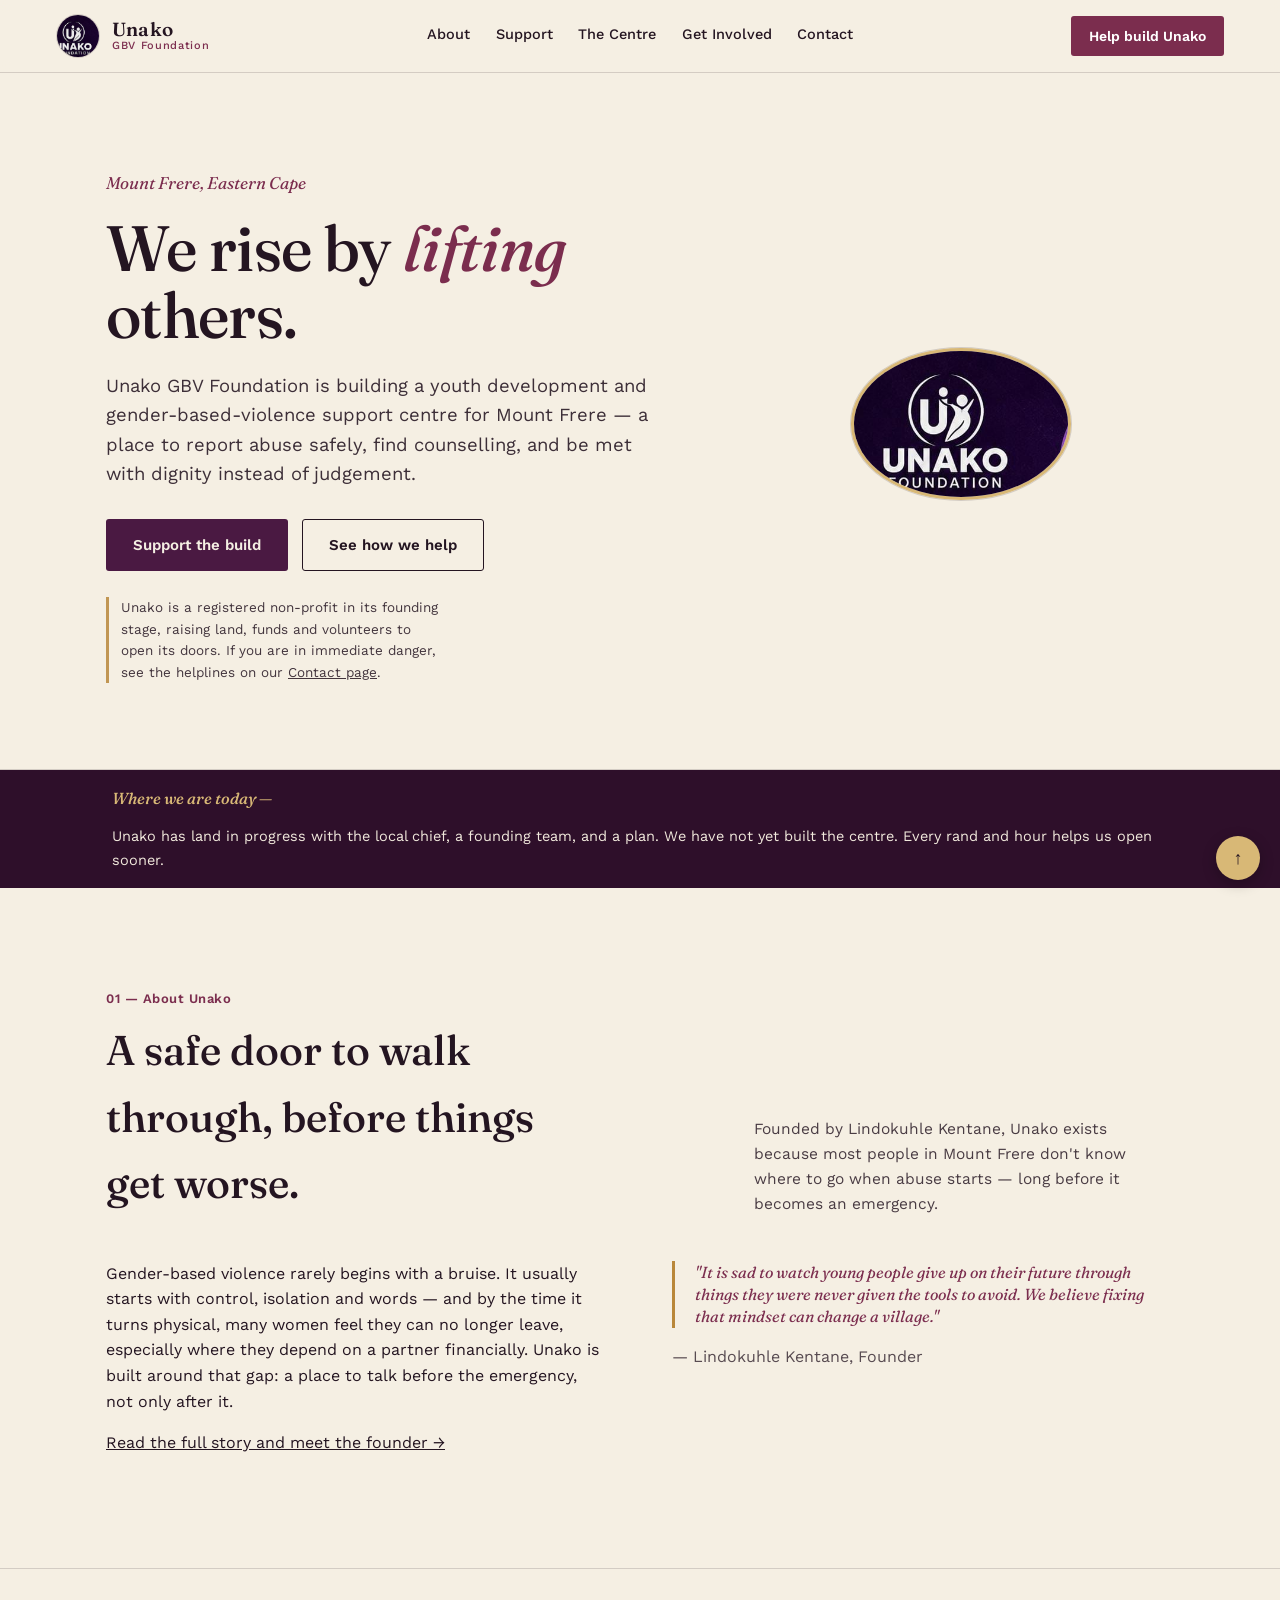
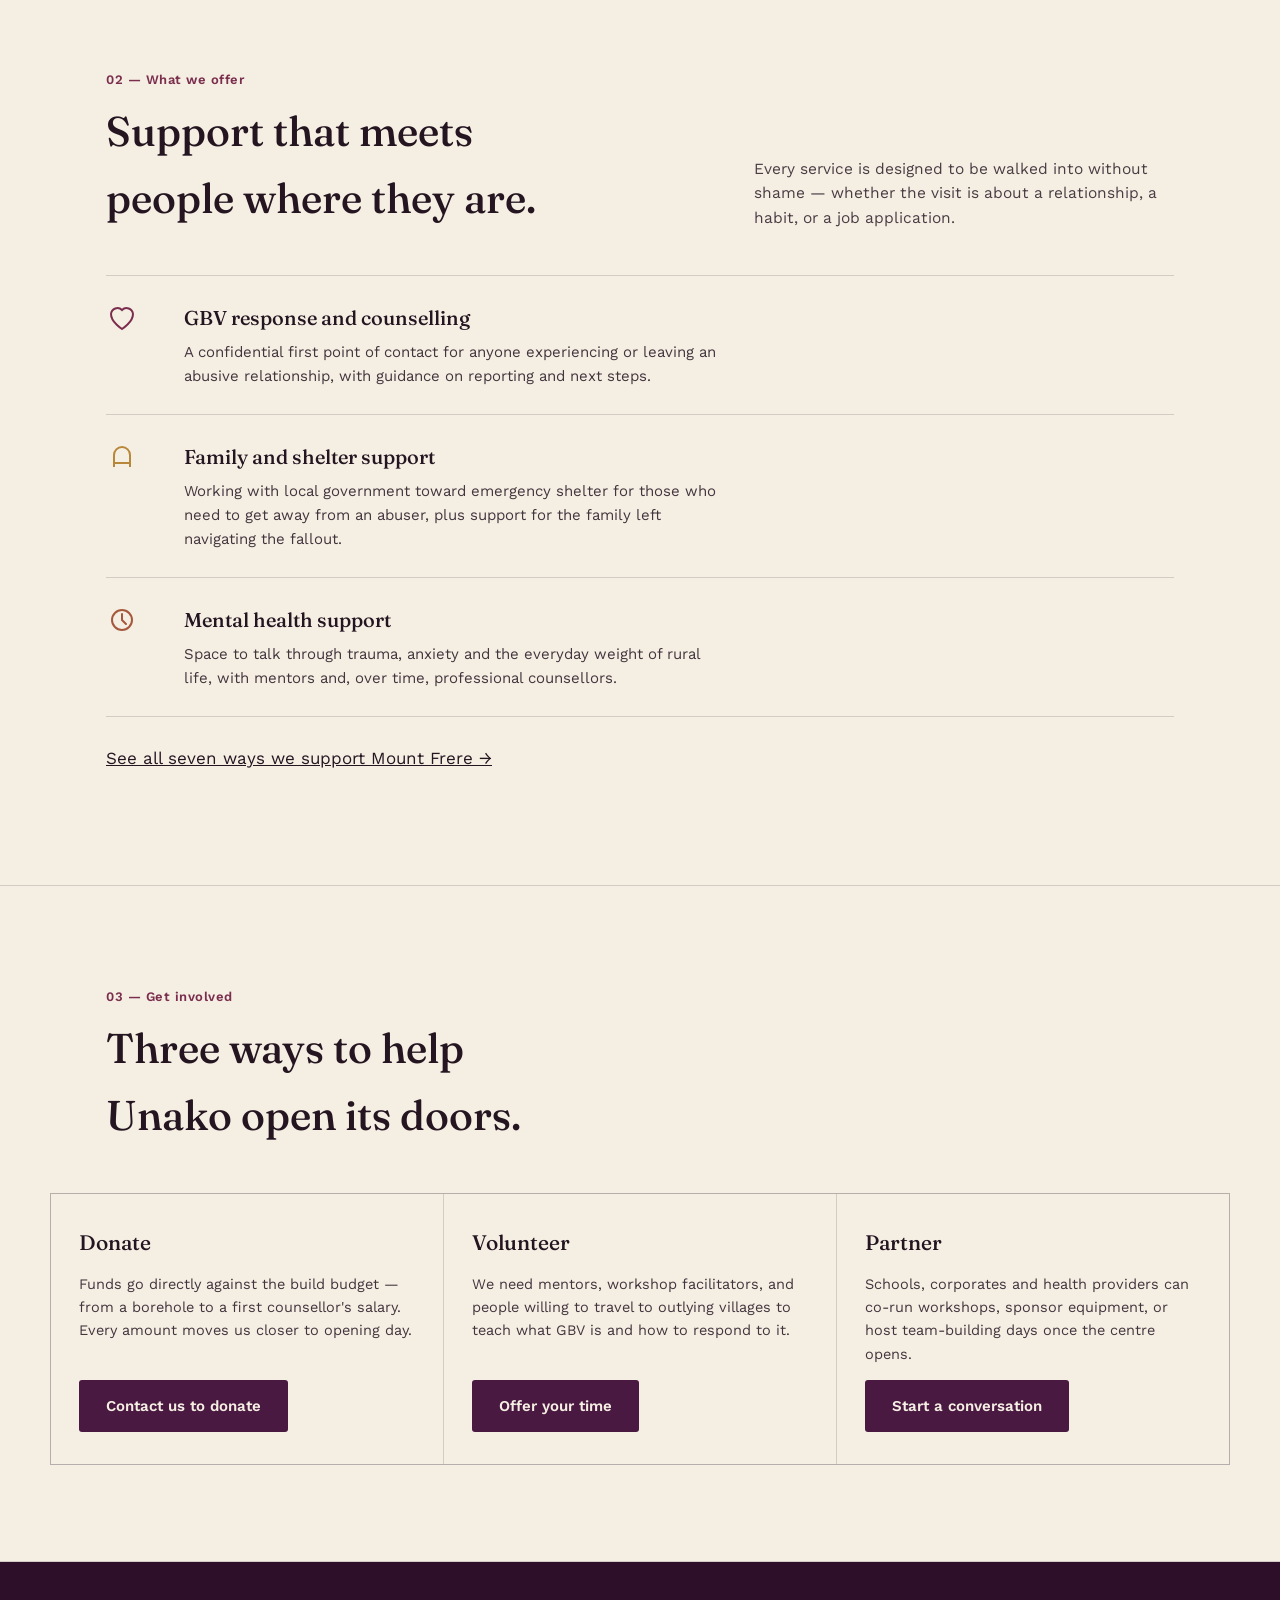
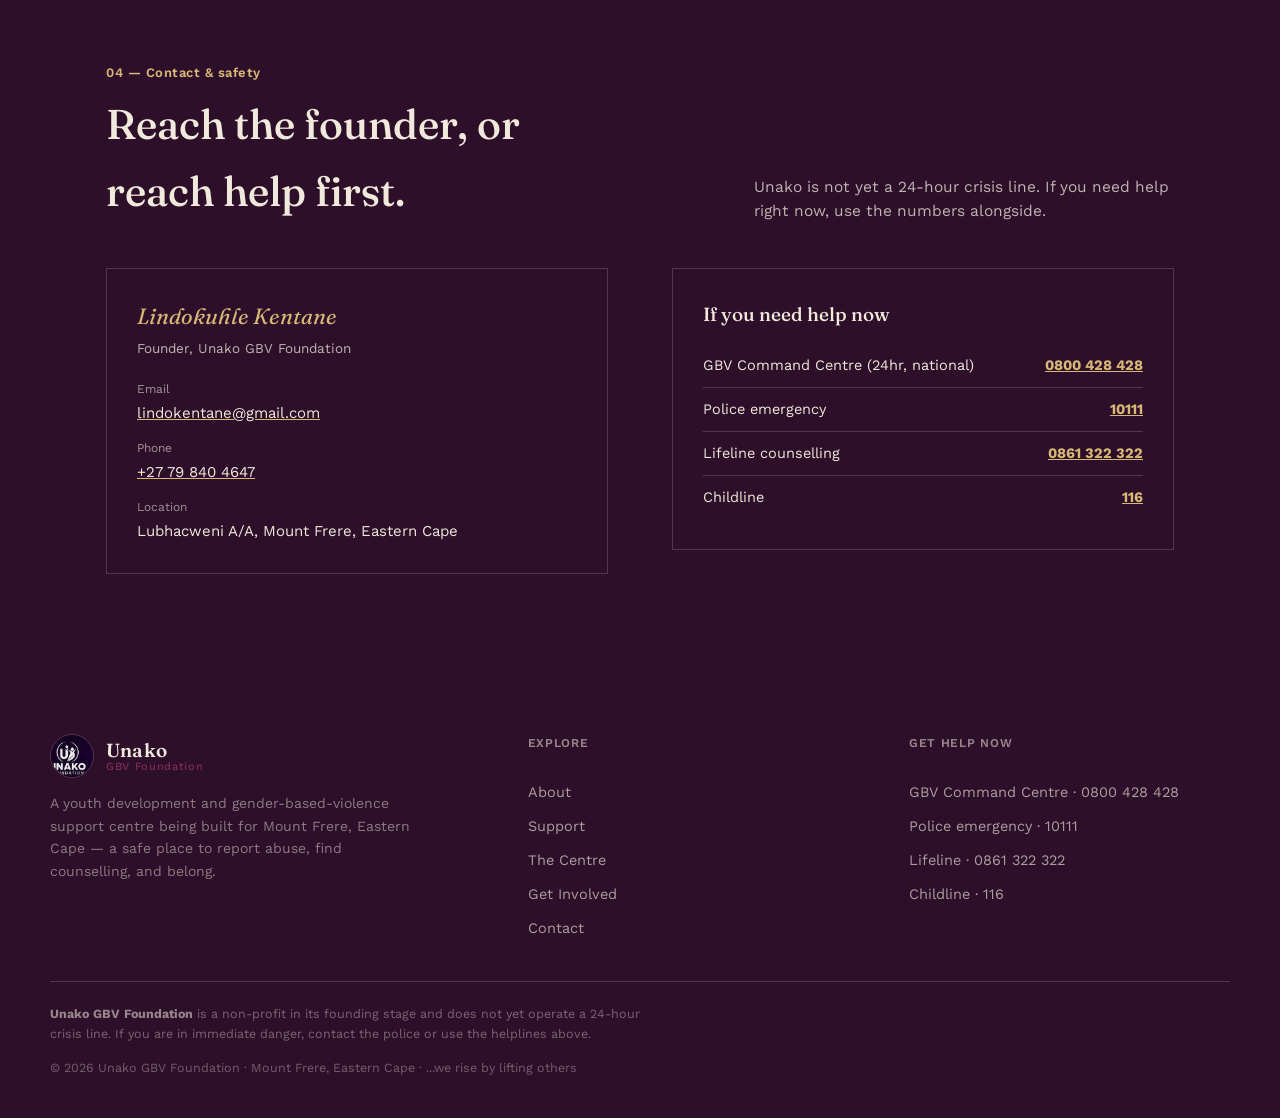
==== commit 45fbc407: "Expand footer to a full three-column layout Rebuild the footer to match a reference size/layout: bra" ====
--- a/index.html
+++ b/index.html
@@ -19,7 +19,7 @@
 <link rel="preconnect" href="https://fonts.googleapis.com">
 <link rel="preconnect" href="https://fonts.gstatic.com" crossorigin>
 <link href="https://fonts.googleapis.com/css2?family=Fraunces:ital,opsz,wght@0,9..144,300;0,9..144,500;0,9..144,600;1,9..144,500;1,9..144,600&family=Work+Sans:wght@400;500;600;700&display=swap" rel="stylesheet">
-<link rel="stylesheet" href="assets/css/style.css">
+<link rel="stylesheet" href="assets/css/style.css?v=2">
 </head>
 <body>
 
@@ -200,22 +200,38 @@
 </main>
 
 <footer class="site">
-  <div class="wrap" style="align-items:center;">
-    <span style="display:flex; align-items:center; gap:10px;">
-      <img src="assets/images/logo.jpg" alt="" style="border-radius:50%;object-fit:cover;">
-      Unako GBV Foundation · Mount Frere, Eastern Cape
-    </span>
-    <nav class="foot-links" aria-label="Footer">
+  <div class="wrap footer-grid">
+    <div class="footer-brand">
+      <a class="brand" href="index.html">
+        <img class="brand-mark" src="assets/images/logo.jpg" alt="Unako GBV Foundation logo">
+        <span class="brand-word">Unako<small>GBV Foundation</small></span>
+      </a>
+      <p>A youth development and gender-based-violence support centre being built for Mount Frere, Eastern Cape — a safe place to report abuse, find counselling, and belong.</p>
+    </div>
+    <div class="footer-col">
+      <h3>Explore</h3>
       <a href="about.html">About</a>
       <a href="support.html">Support</a>
       <a href="centre.html">The Centre</a>
       <a href="get-involved.html">Get Involved</a>
       <a href="contact.html">Contact</a>
-    </nav>
-    <span>...we rise by lifting others</span>
+    </div>
+    <div class="footer-col">
+      <h3>Get help now</h3>
+      <a href="tel:0800428428">GBV Command Centre &middot; 0800 428 428</a>
+      <a href="tel:10111">Police emergency &middot; 10111</a>
+      <a href="tel:0861322322">Lifeline &middot; 0861 322 322</a>
+      <a href="tel:116">Childline &middot; 116</a>
+    </div>
+  </div>
+  <div class="wrap footer-bottom">
+    <p class="footer-disclaimer"><strong>Unako GBV Foundation</strong> is a non-profit in its founding stage and does not yet operate a 24-hour crisis line. If you are in immediate danger, contact the police or use the helplines above.</p>
+    <p class="footer-copy">&copy; 2026 Unako GBV Foundation &middot; Mount Frere, Eastern Cape &middot; ...we rise by lifting others</p>
   </div>
 </footer>
 
-<script src="assets/js/main.js"></script>
+<button class="back-to-top" type="button" aria-label="Back to top" onclick="window.scrollTo({top:0,behavior:'smooth'})">&uarr;</button>
+
+<script src="assets/js/main.js?v=2"></script>
 </body>
 </html>
--- a/assets/css/style.css
+++ b/assets/css/style.css
@@ -570,13 +570,62 @@
 footer.site {
   background: var(--band-bg);
   color: var(--band-ink-faint);
+  font-size: 14.5px;
+  padding: 0;
+}
+footer.site a { color: inherit; text-decoration: none; }
+footer.site a:hover { text-decoration: underline; }
+
+.footer-grid {
+  display: grid;
+  grid-template-columns: 1.3fr 1fr 1fr;
+  gap: clamp(28px, 5vw, 60px);
+  padding: clamp(40px, 7vw, 64px) 0 clamp(28px, 5vw, 40px);
+}
+@media (max-width: 780px) { .footer-grid { grid-template-columns: 1fr 1fr; } }
+@media (max-width: 560px) { .footer-grid { grid-template-columns: 1fr; } }
+
+.footer-brand .brand { color: var(--band-ink); }
+.footer-brand img.brand-mark { border-color: var(--band-rule); }
+.footer-brand p { margin: 14px 0 0; max-width: 40ch; font-size: 14px; opacity: 0.75; }
+
+.footer-col h3 {
+  font-family: var(--font-body);
   font-size: 12px;
-  padding: 14px 0;
-}
-footer.site .wrap { display: flex; align-items: center; justify-content: space-between; flex-wrap: wrap; gap: 8px; }
-footer.site a { text-decoration: underline; text-decoration-color: rgba(241,233,220,0.3); }
-footer.site nav.foot-links { display: flex; gap: 12px; flex-wrap: wrap; }
-footer.site img { width: 18px; height: 18px; }
+  font-weight: 600;
+  letter-spacing: 0.06em;
+  text-transform: uppercase;
+  color: var(--band-ink);
+  opacity: 0.55;
+  margin: 0 0 16px;
+}
+.footer-col { display: flex; flex-direction: column; gap: 11px; }
+
+.footer-bottom {
+  border-top: 1px solid var(--band-rule);
+  padding: 22px 0 clamp(28px, 5vw, 40px);
+}
+.footer-disclaimer { font-size: 12.5px; opacity: 0.6; max-width: 78ch; margin: 0 0 14px; }
+.footer-disclaimer strong { color: var(--band-ink); opacity: 0.9; }
+.footer-copy { font-size: 12.5px; opacity: 0.55; margin: 0; }
+
+.back-to-top {
+  position: fixed;
+  right: 20px;
+  bottom: 20px;
+  width: 44px;
+  height: 44px;
+  border-radius: 50%;
+  background: var(--band-accent);
+  color: #241521;
+  border: none;
+  font-size: 18px;
+  line-height: 1;
+  cursor: pointer;
+  box-shadow: 0 4px 14px rgba(0,0,0,0.25);
+  z-index: 300;
+}
+.back-to-top:hover { background: var(--ochre); }
 
 /* ---------- Simple content pages (404 etc) ---------- */
 .simple-page { padding: clamp(64px, 10vw, 110px) 0; text-align: center; }
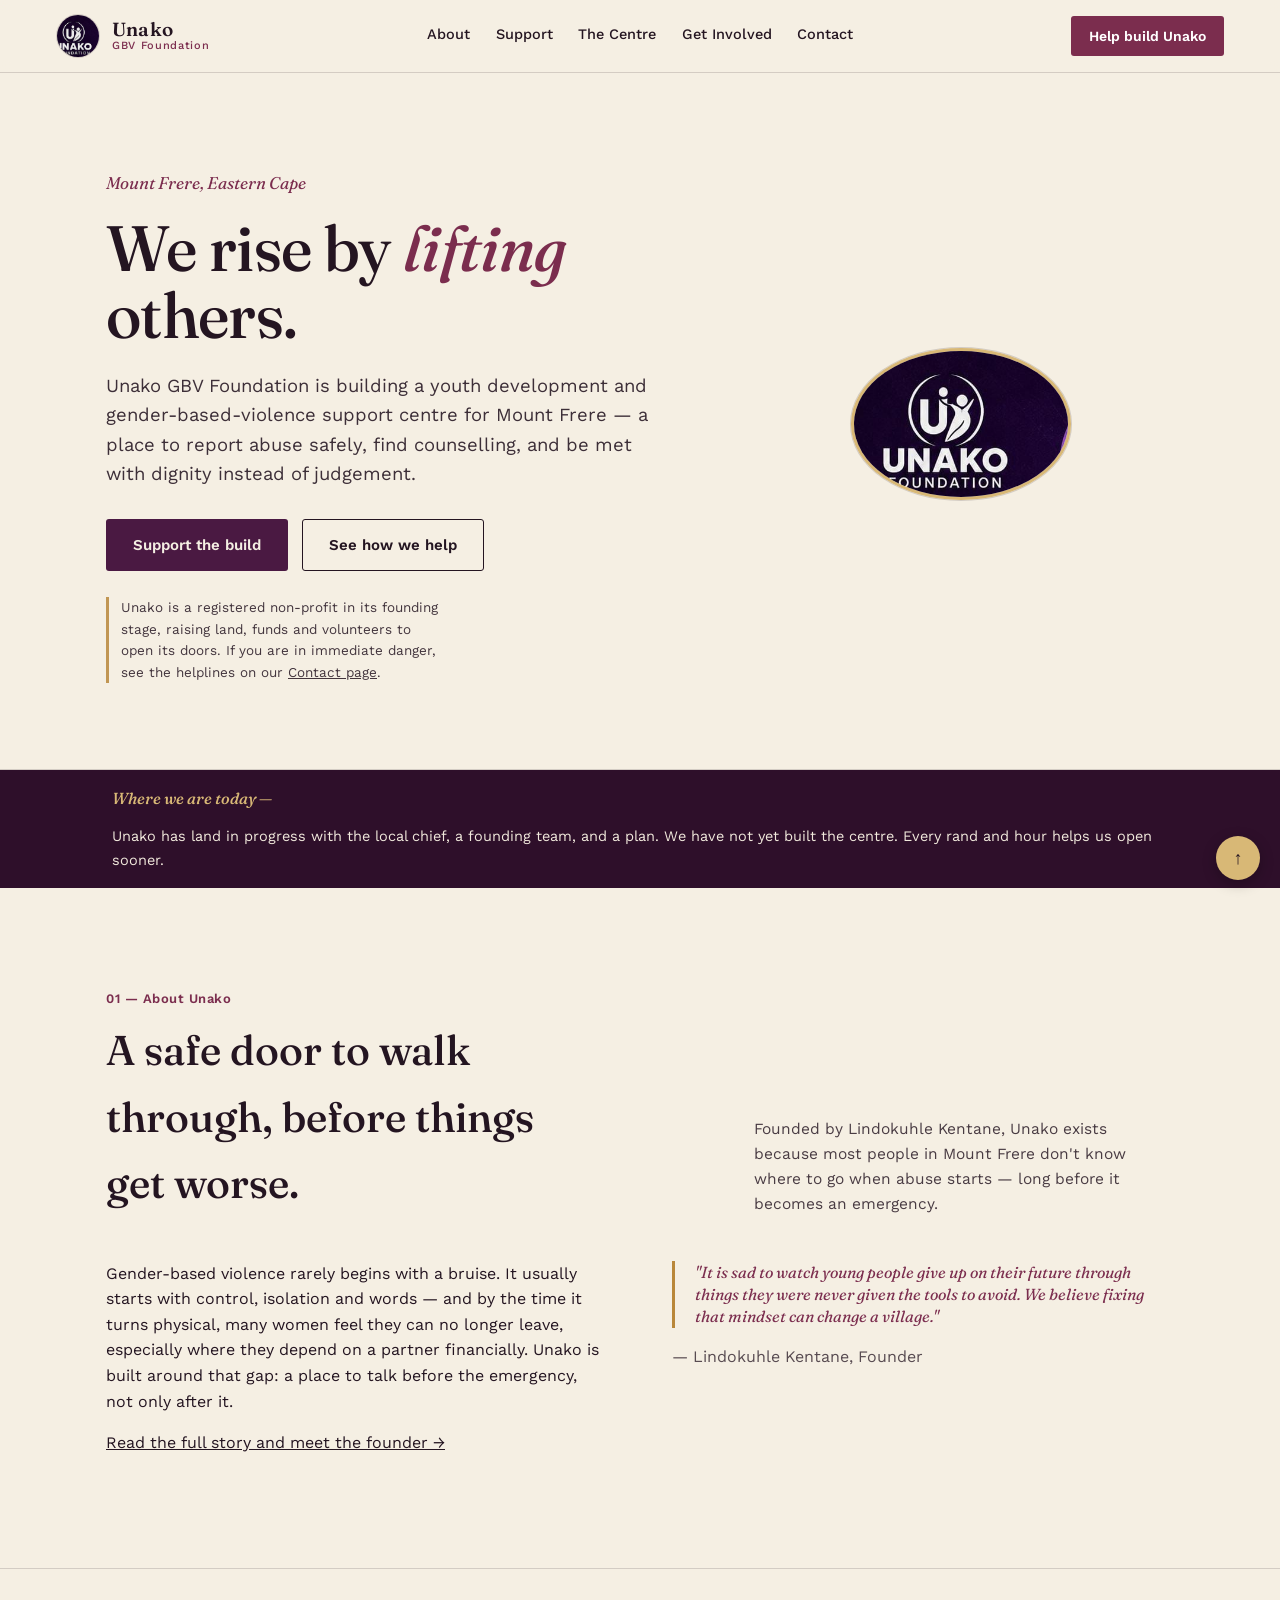
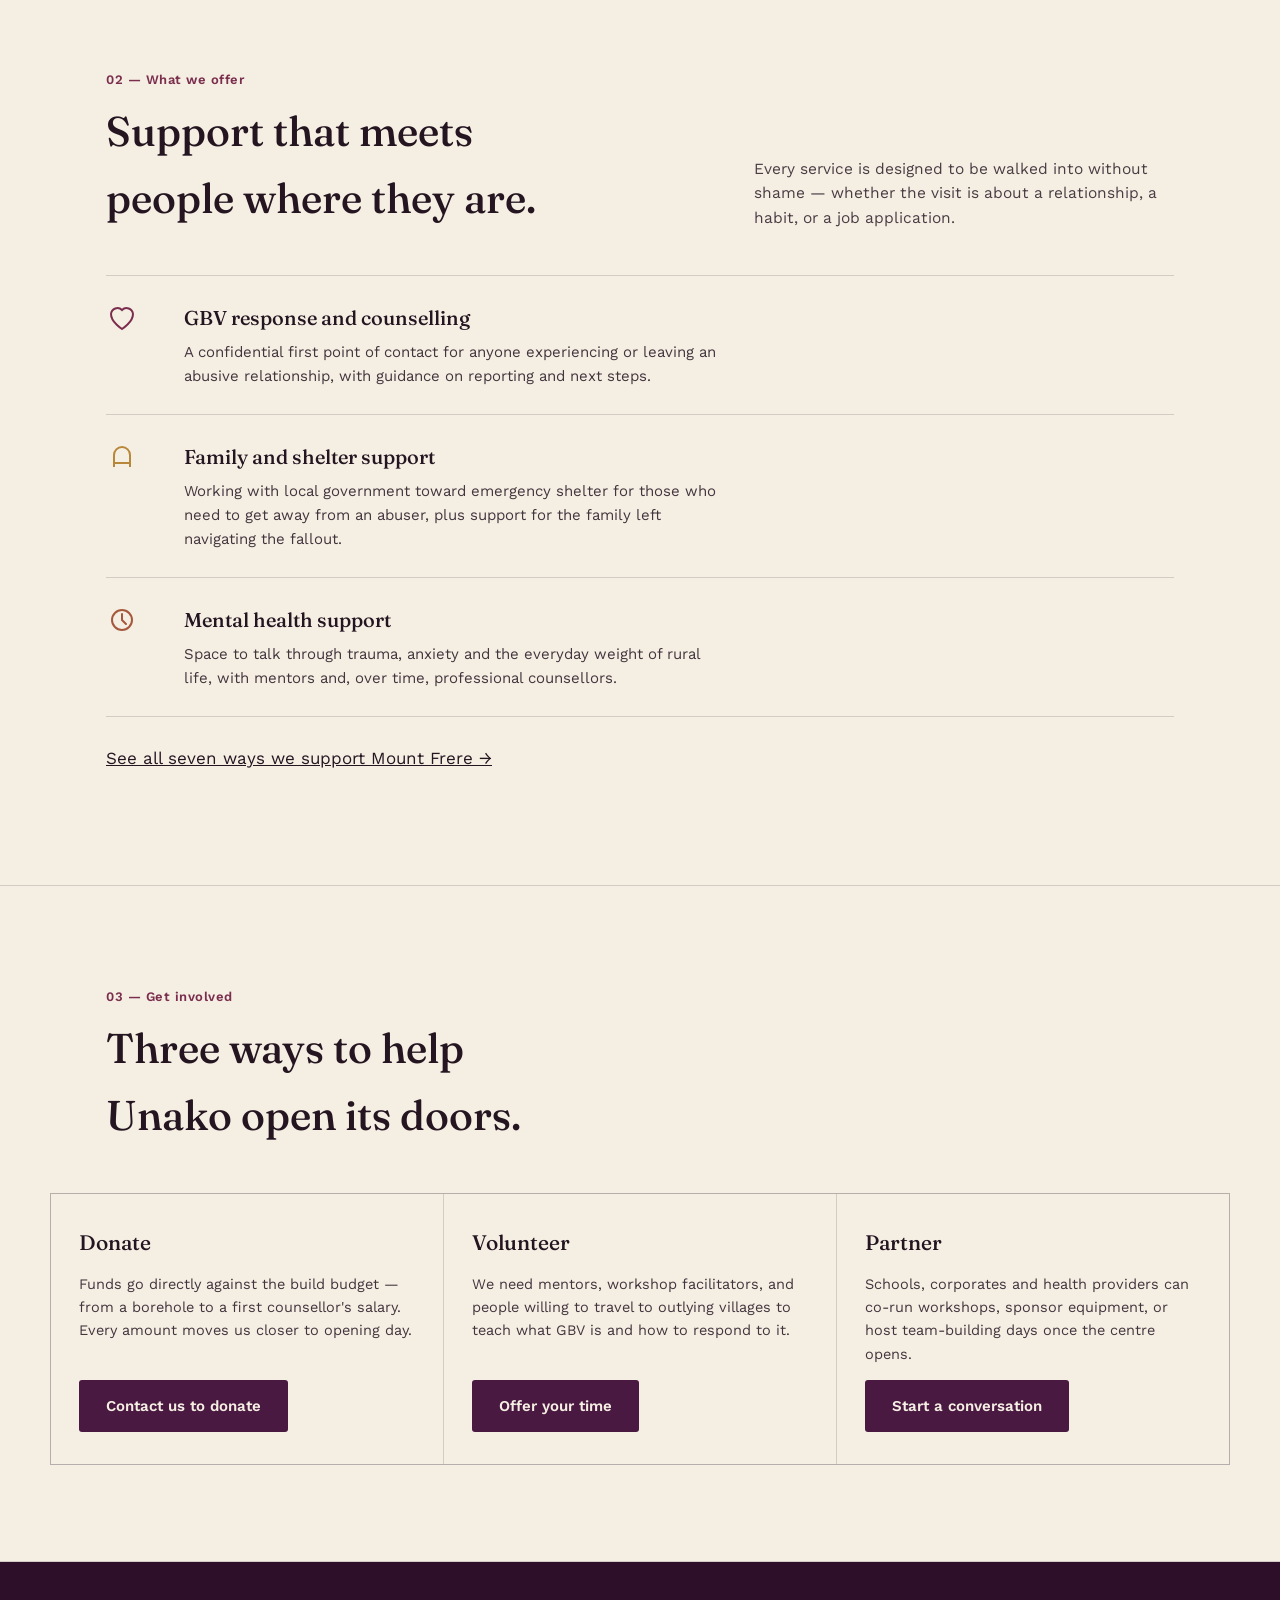
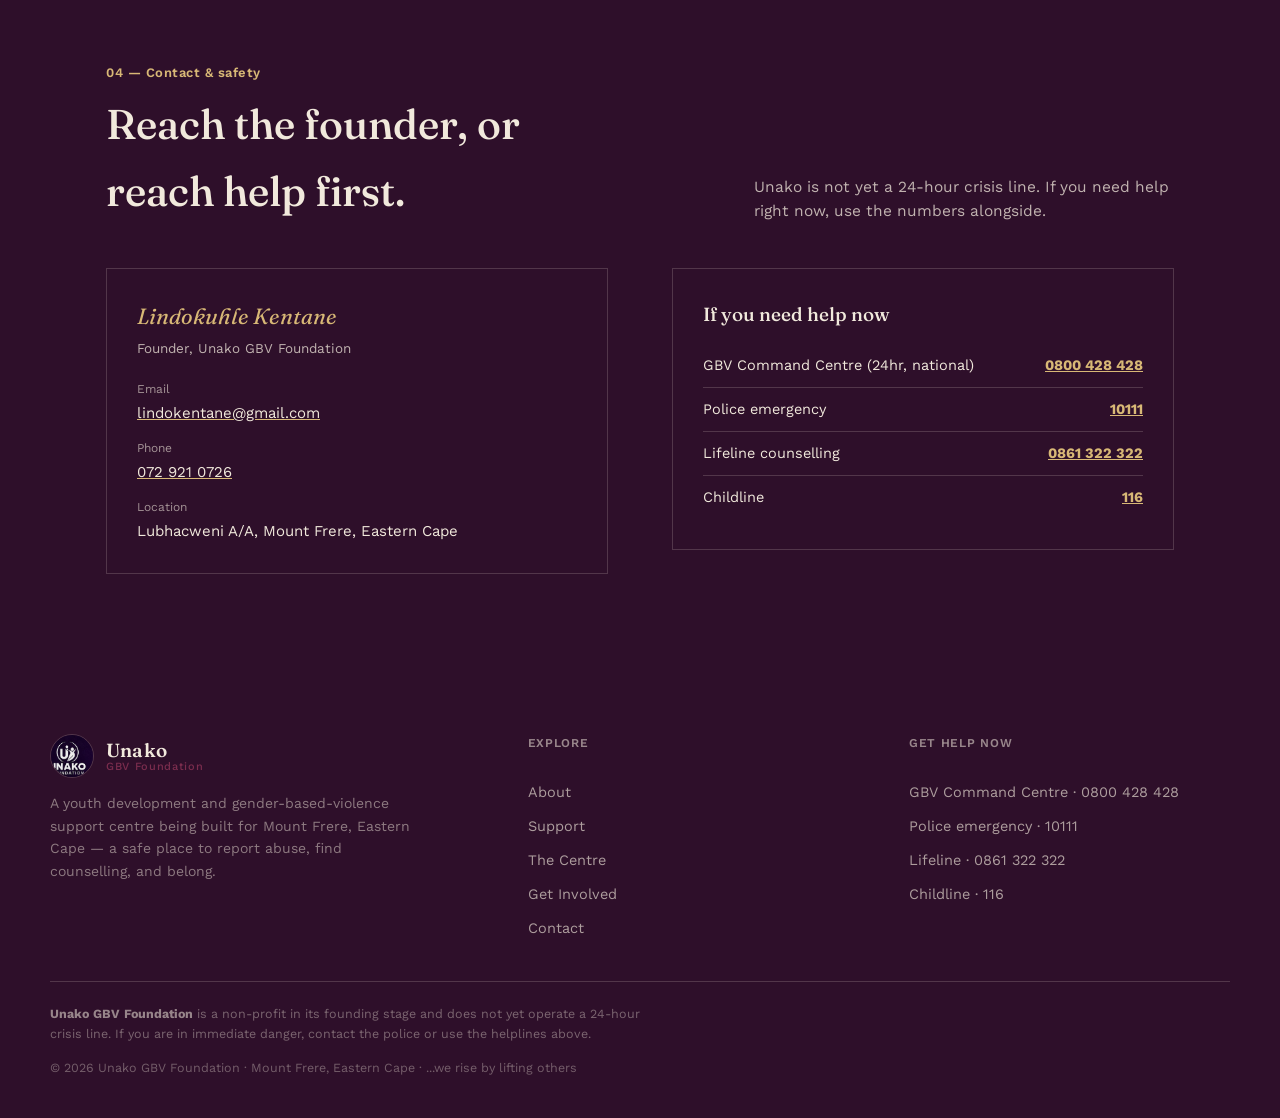
==== commit 32f880c0: "Update founder phone number, tighten mobile nav and page fit - Update the founder's phone number to " ====
--- a/index.html
+++ b/index.html
@@ -19,7 +19,7 @@
 <link rel="preconnect" href="https://fonts.googleapis.com">
 <link rel="preconnect" href="https://fonts.gstatic.com" crossorigin>
 <link href="https://fonts.googleapis.com/css2?family=Fraunces:ital,opsz,wght@0,9..144,300;0,9..144,500;0,9..144,600;1,9..144,500;1,9..144,600&family=Work+Sans:wght@400;500;600;700&display=swap" rel="stylesheet">
-<link rel="stylesheet" href="assets/css/style.css?v=2">
+<link rel="stylesheet" href="assets/css/style.css?v=3">
 </head>
 <body>
 
@@ -39,9 +39,8 @@
       <a href="contact.html">Contact</a>
     </nav>
     <a class="nav-cta" href="get-involved.html">Help build Unako</a>
-    <button class="menu-toggle" aria-expanded="false" aria-controls="mobile-nav">
+    <button class="menu-toggle" aria-expanded="false" aria-controls="mobile-nav" aria-label="Menu">
       <span class="bars"><span></span><span></span><span></span></span>
-      Menu
     </button>
   </div>
   <nav class="mobile-nav" id="mobile-nav" aria-label="Mobile">
@@ -179,7 +178,7 @@
             <dt>Email</dt>
             <dd><a href="mailto:lindokentane@gmail.com">lindokentane@gmail.com</a></dd>
             <dt>Phone</dt>
-            <dd><a href="tel:+27798404647">+27 79 840 4647</a></dd>
+            <dd><a href="tel:+27729210726">072 921 0726</a></dd>
             <dt>Location</dt>
             <dd>Lubhacweni A/A, Mount Frere, Eastern Cape</dd>
           </dl>
--- a/assets/css/style.css
+++ b/assets/css/style.css
@@ -66,7 +66,7 @@
 }
 
 * { box-sizing: border-box; }
-html { scroll-behavior: smooth; }
+html { scroll-behavior: smooth; overflow-x: hidden; }
 
 body {
   margin: 0;
@@ -76,6 +76,8 @@
   font-size: 17px;
   line-height: 1.6;
   -webkit-font-smoothing: antialiased;
+  overflow-wrap: break-word;
+  overflow-x: hidden;
 }
 
 @media (prefers-reduced-motion: reduce) {
@@ -182,18 +184,19 @@
 .menu-toggle {
   display: none;
   align-items: center;
-  gap: 8px;
+  justify-content: center;
+  flex: none;
+  width: 42px;
+  height: 42px;
   background: none;
   border: 1px solid var(--rule);
   border-radius: 3px;
-  padding: 8px 12px;
-  font-family: var(--font-body);
-  font-size: 13px;
+  padding: 0;
   color: var(--ink);
   cursor: pointer;
 }
-.menu-toggle .bars { display: flex; flex-direction: column; gap: 3px; }
-.menu-toggle .bars span { width: 16px; height: 2px; background: currentColor; display: block; }
+.menu-toggle .bars { display: flex; flex-direction: column; gap: 4px; }
+.menu-toggle .bars span { width: 18px; height: 2px; background: currentColor; display: block; }
 
 .mobile-nav {
   display: none;
@@ -215,7 +218,21 @@
 
 @media (max-width: 820px) {
   nav.links { display: none; }
+  .nav-row > .nav-cta { display: none; }
   .menu-toggle { display: inline-flex; }
+}
+
+@media (max-width: 420px) {
+  .nav-row { padding: 12px clamp(16px, 5vw, 56px); gap: 10px; }
+  .brand-mark { width: 36px; height: 36px; }
+  .brand-word { font-size: 16.5px; }
+  .brand-word small { font-size: 10px; }
+}
+
+@media (max-width: 480px) {
+  .founder-card, .safety-box, .involve-card { padding: 22px 20px; }
+  .hero-seal { max-width: 130px; }
+  .pull-quote { padding-left: 16px; }
 }
 
 /* ---------- Page hero (interior pages) ---------- */
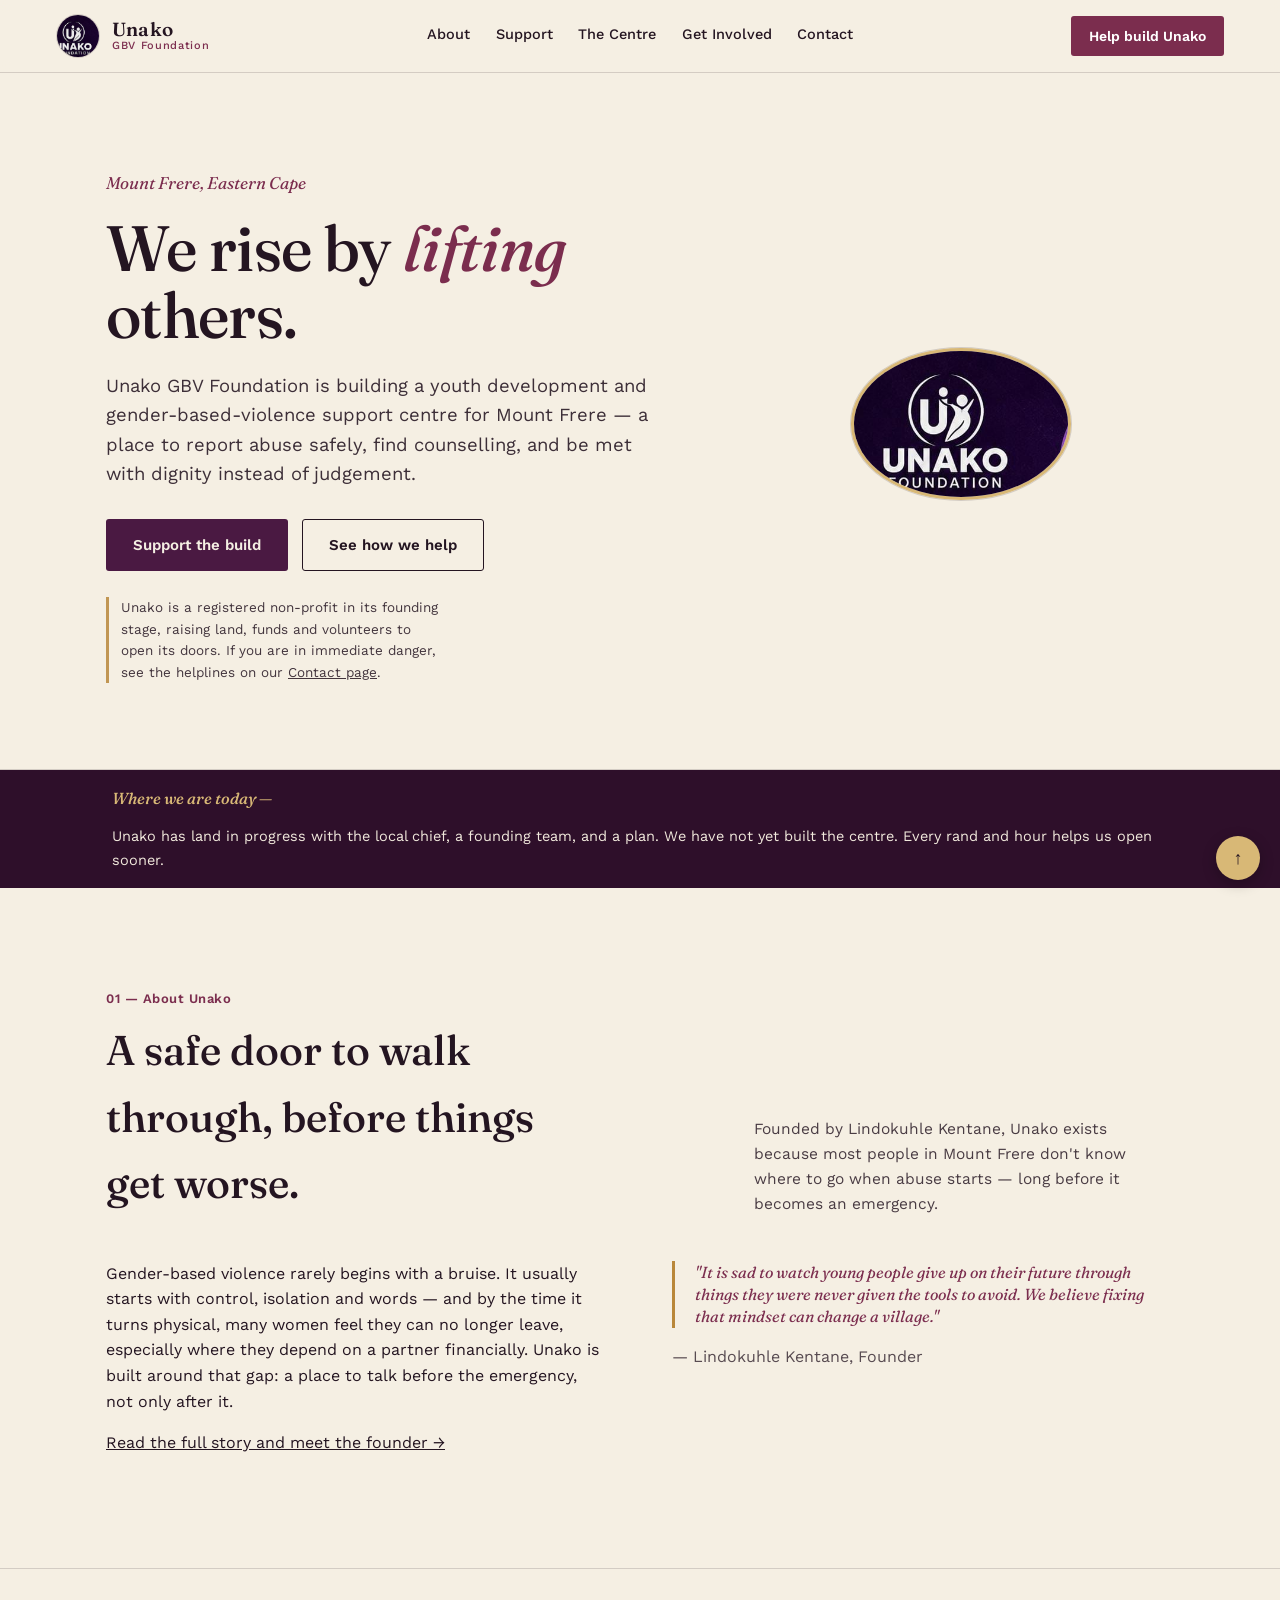
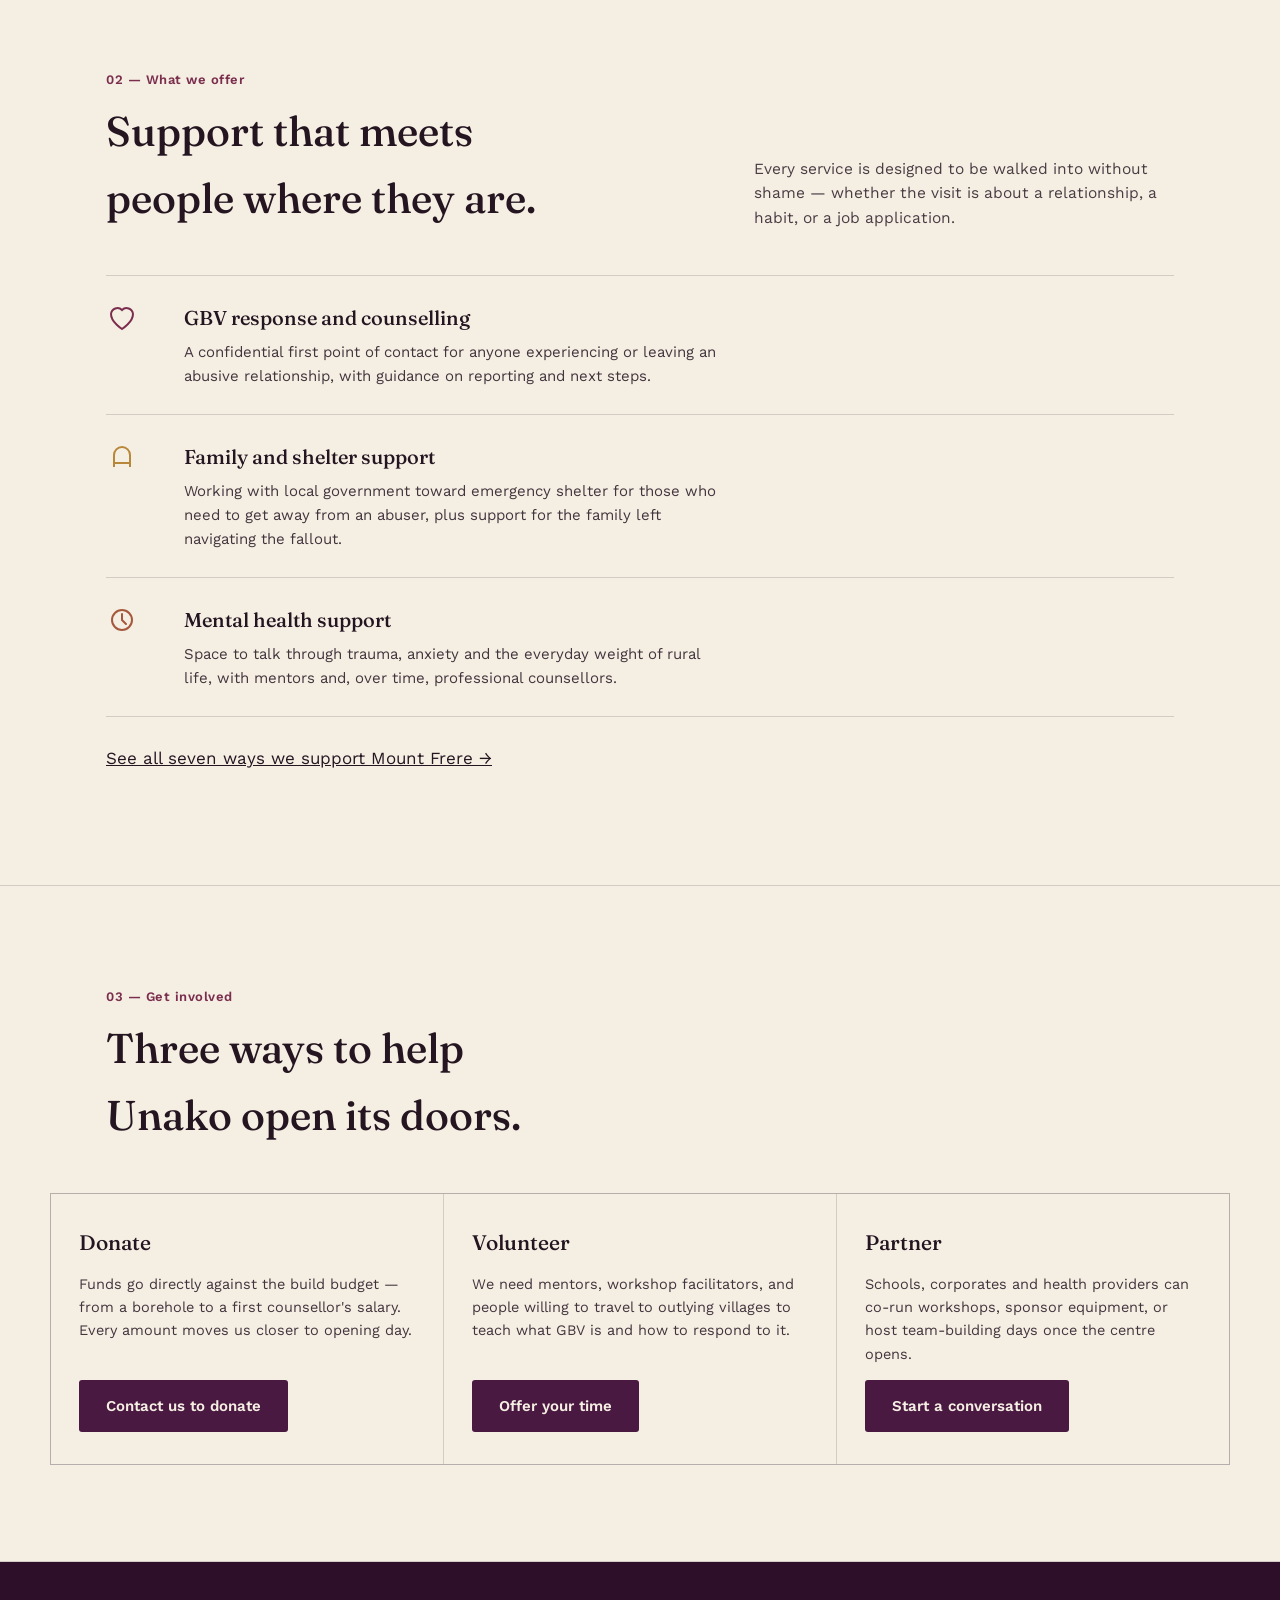
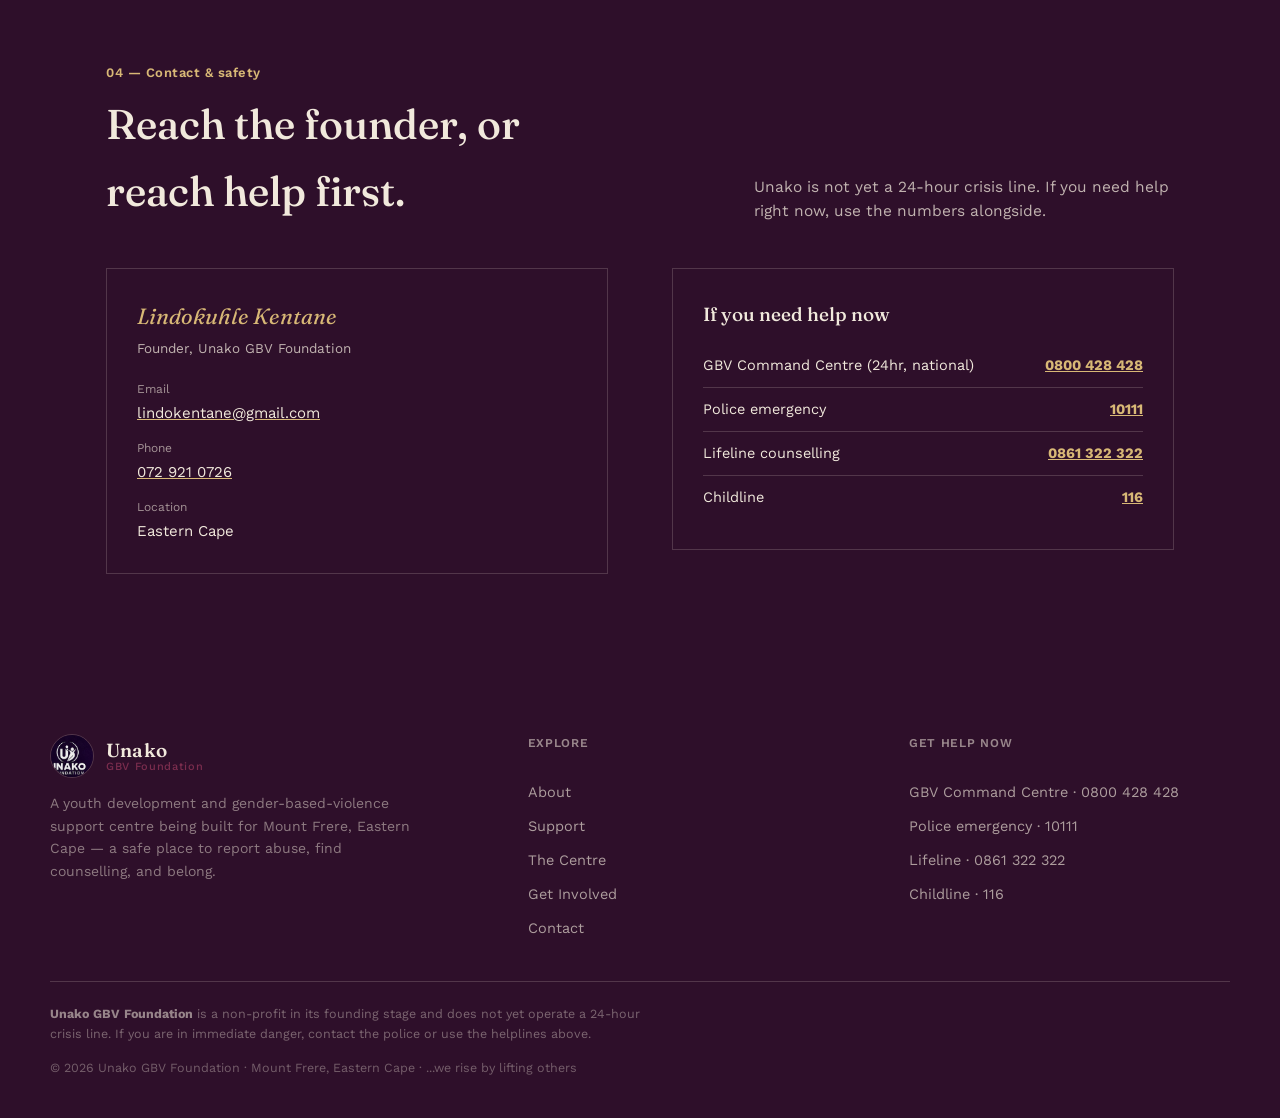
==== commit 30e9e791: "Simplify founder Location field to just Eastern Cape Co-Authored-By: Claude Sonnet 5 <noreply@anthro" ====
--- a/index.html
+++ b/index.html
@@ -180,7 +180,7 @@
             <dt>Phone</dt>
             <dd><a href="tel:+27729210726">072 921 0726</a></dd>
             <dt>Location</dt>
-            <dd>Lubhacweni A/A, Mount Frere, Eastern Cape</dd>
+            <dd>Eastern Cape</dd>
           </dl>
         </div>
         <div class="safety-box">
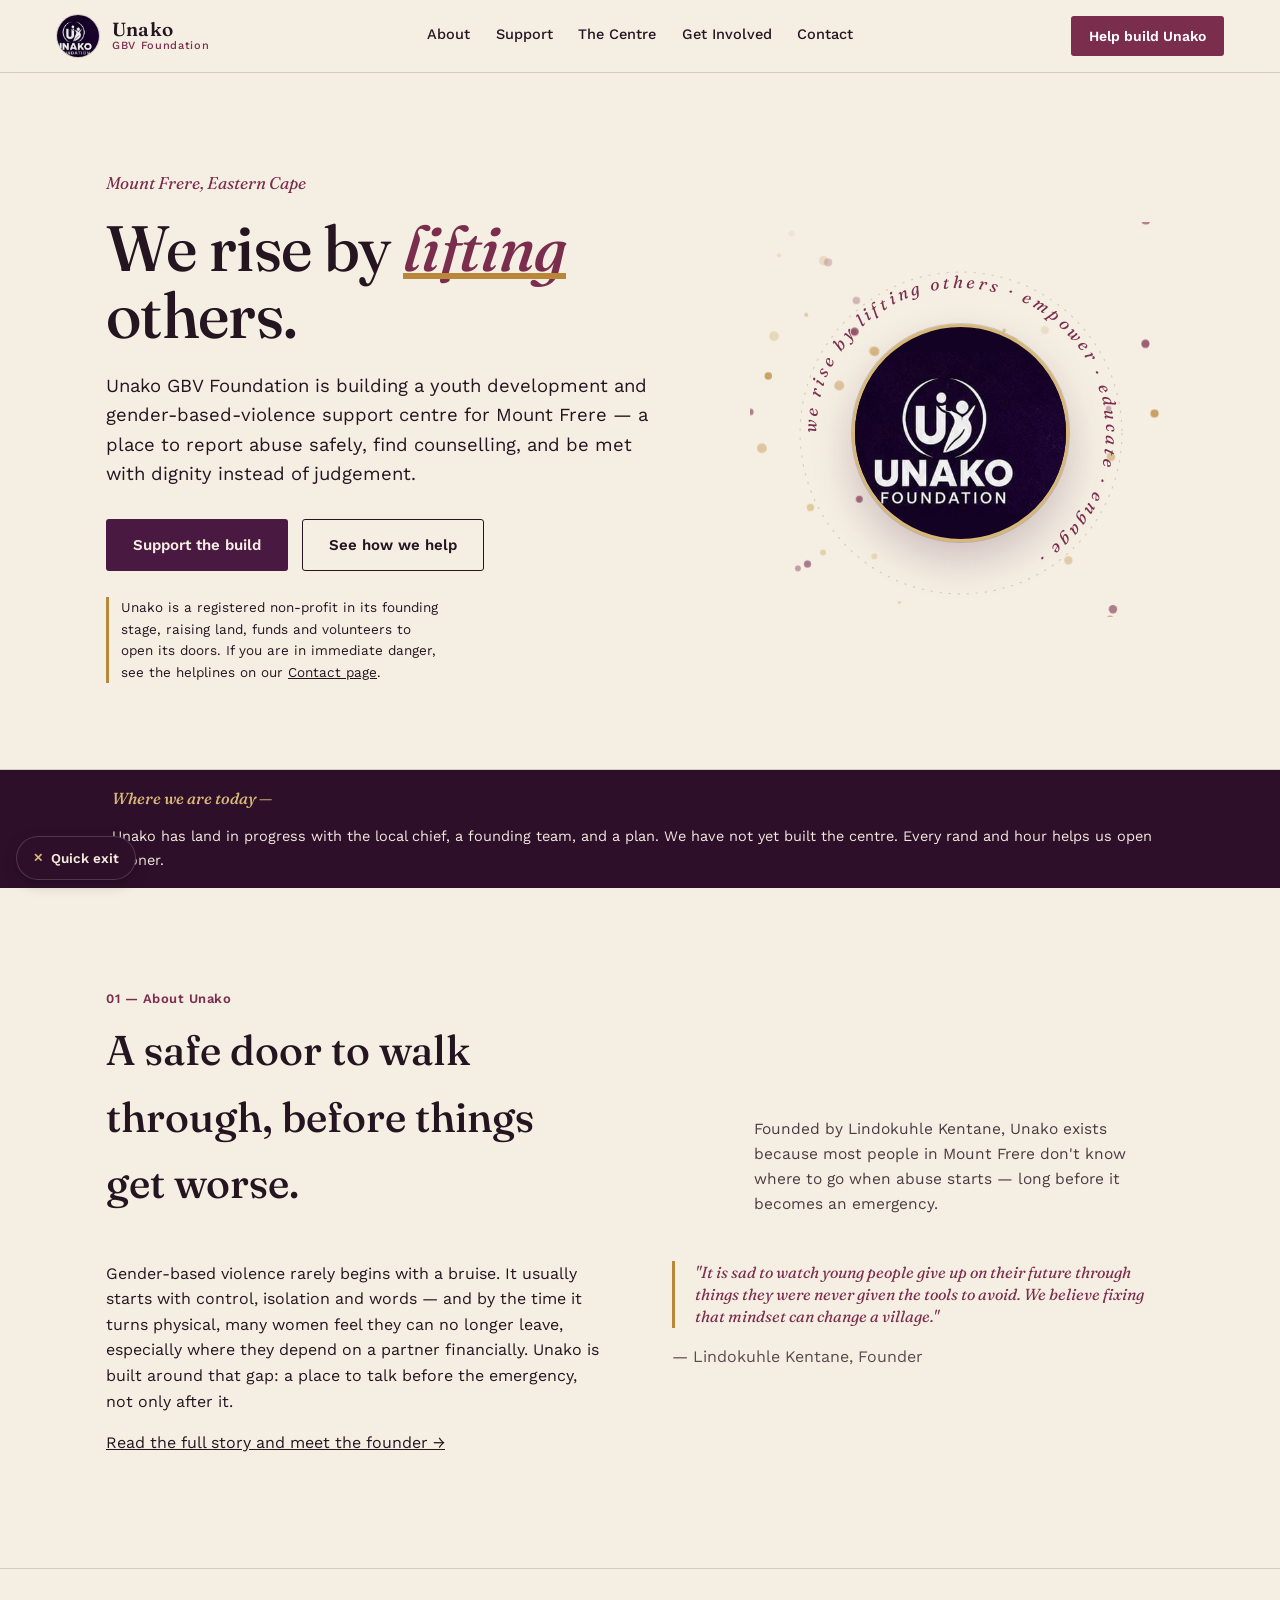
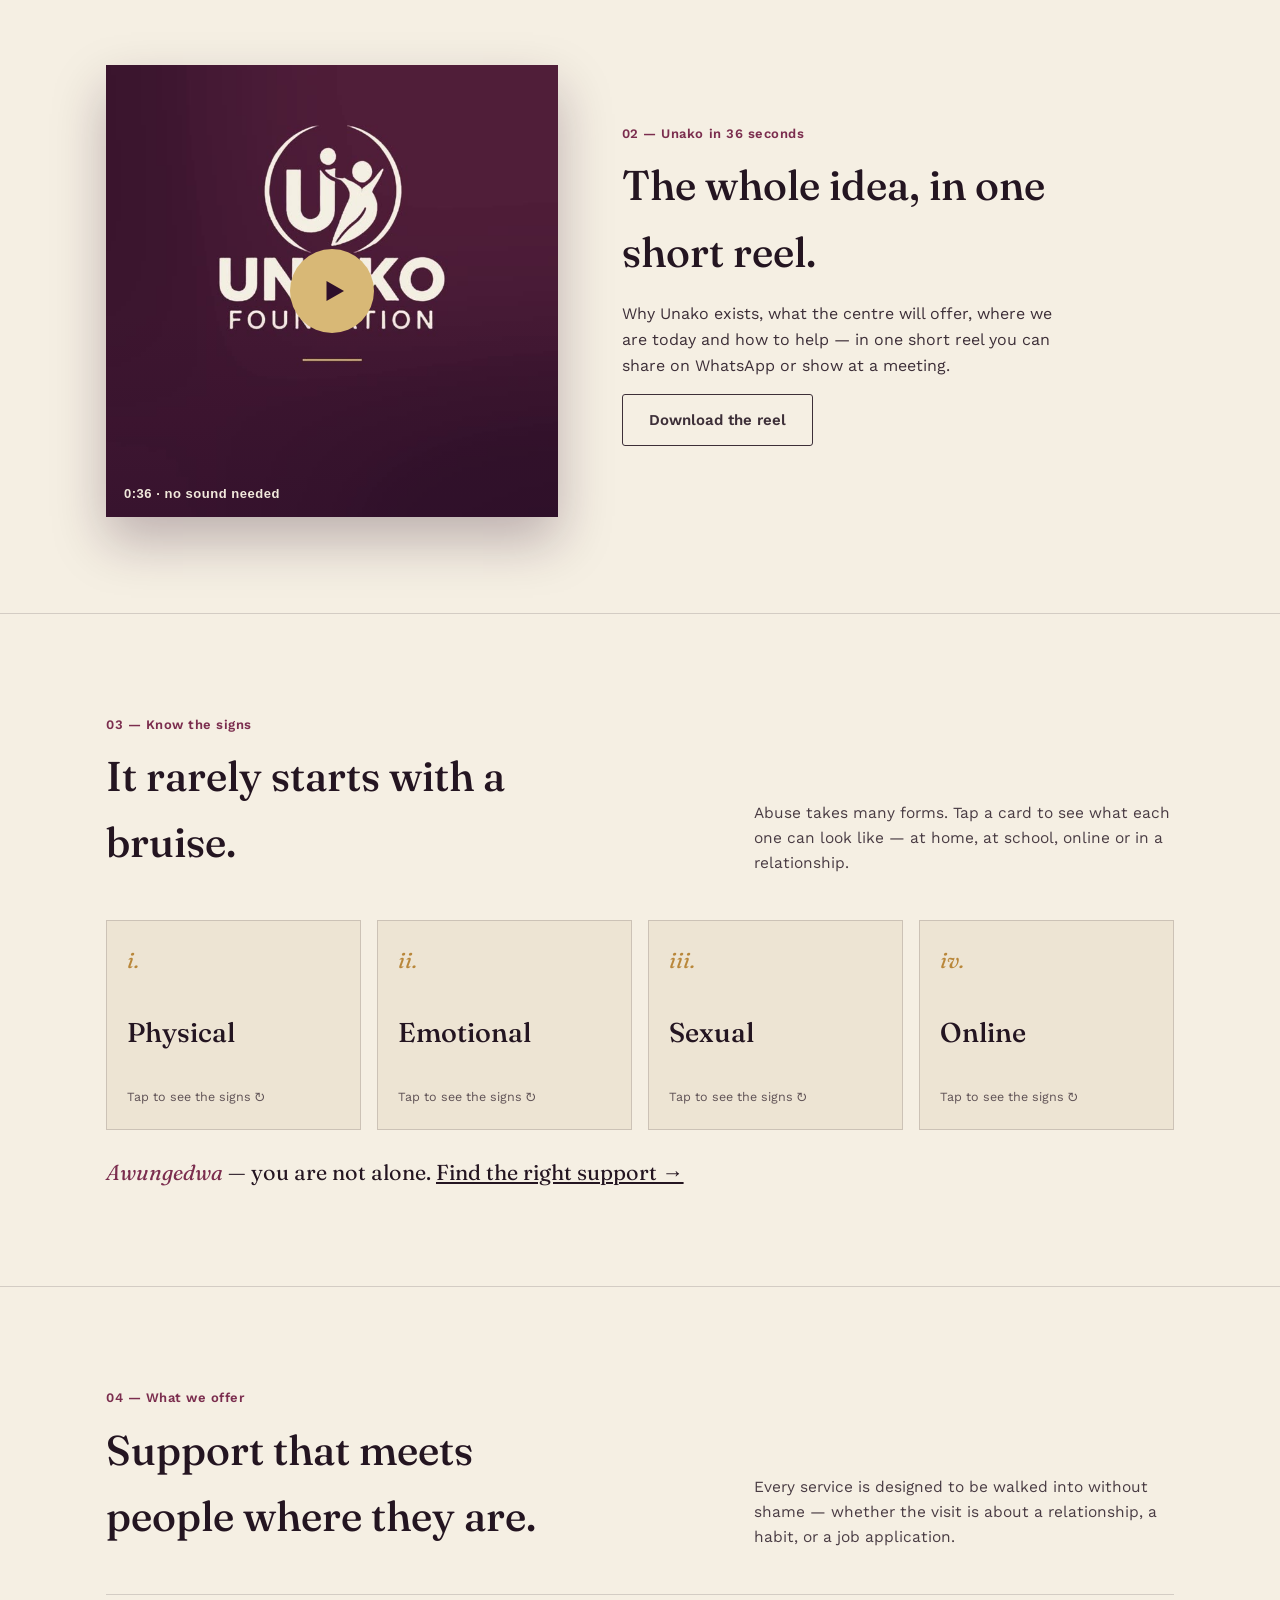
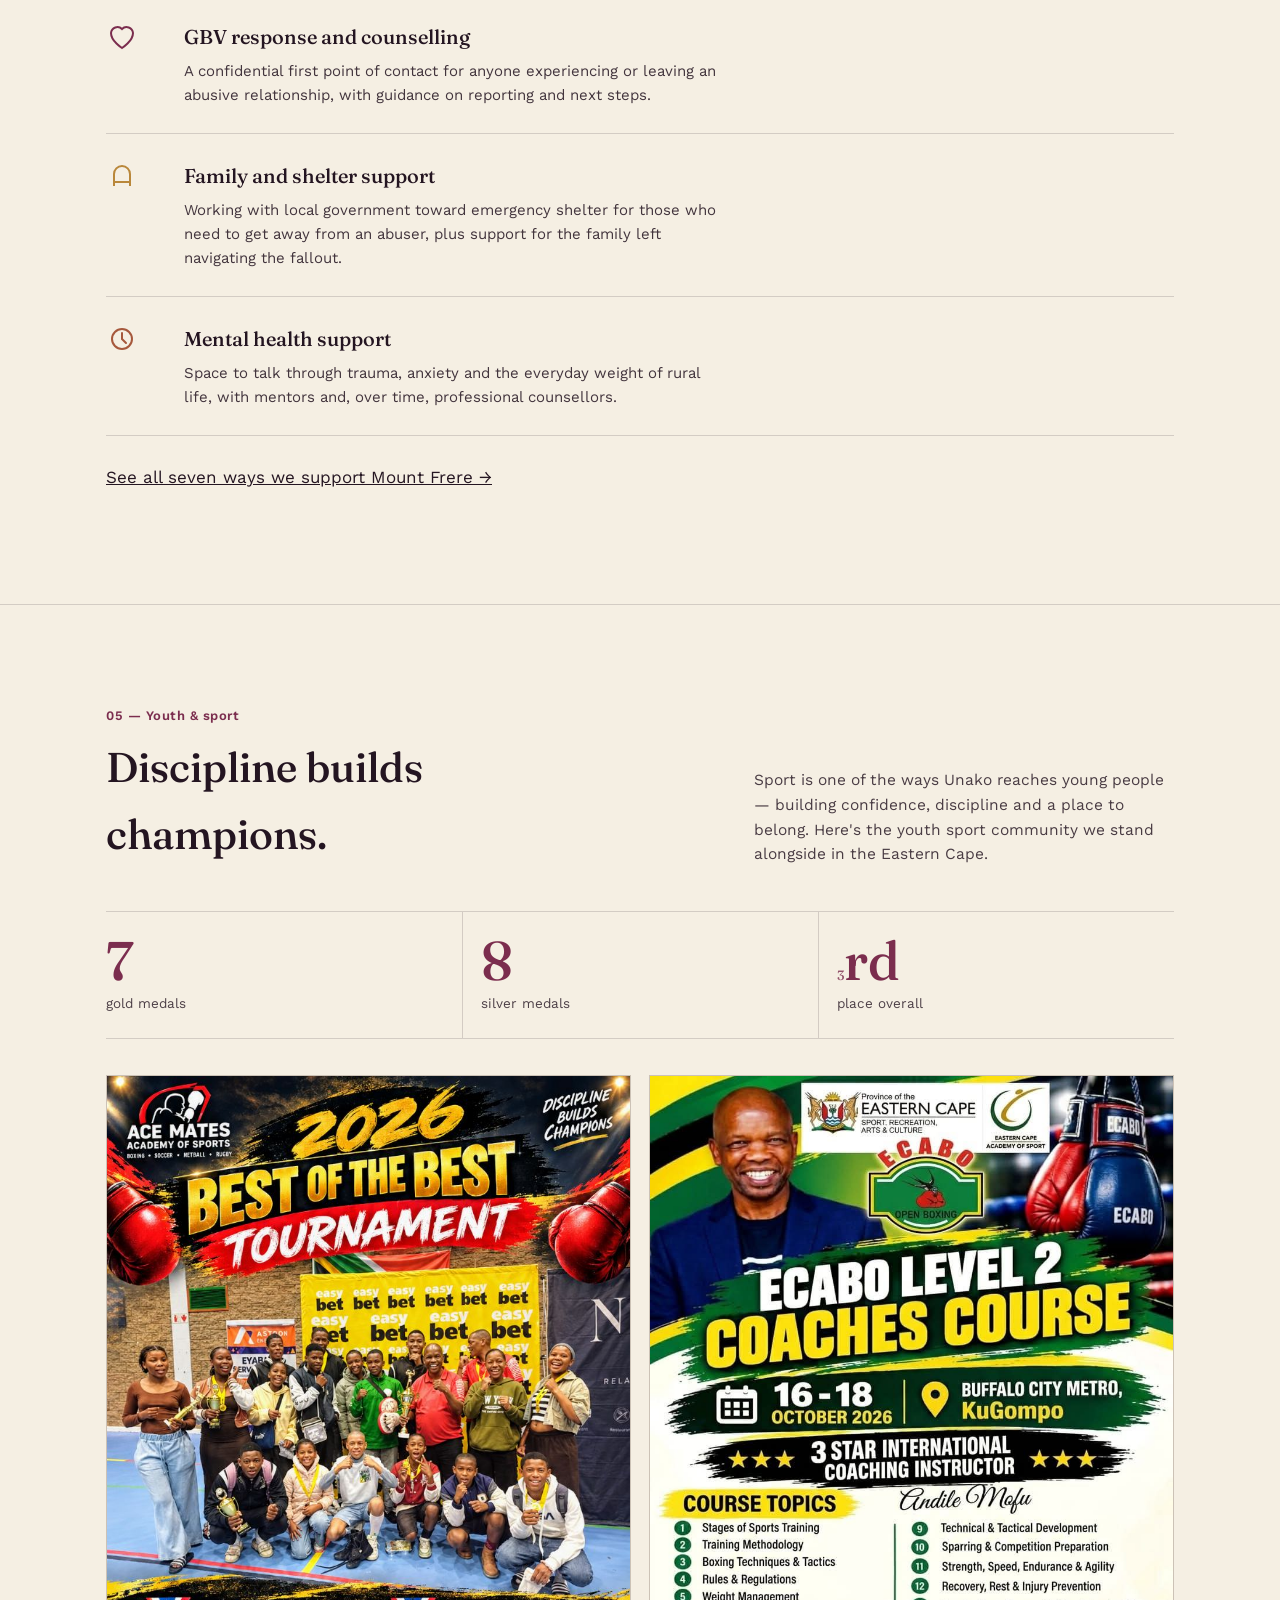
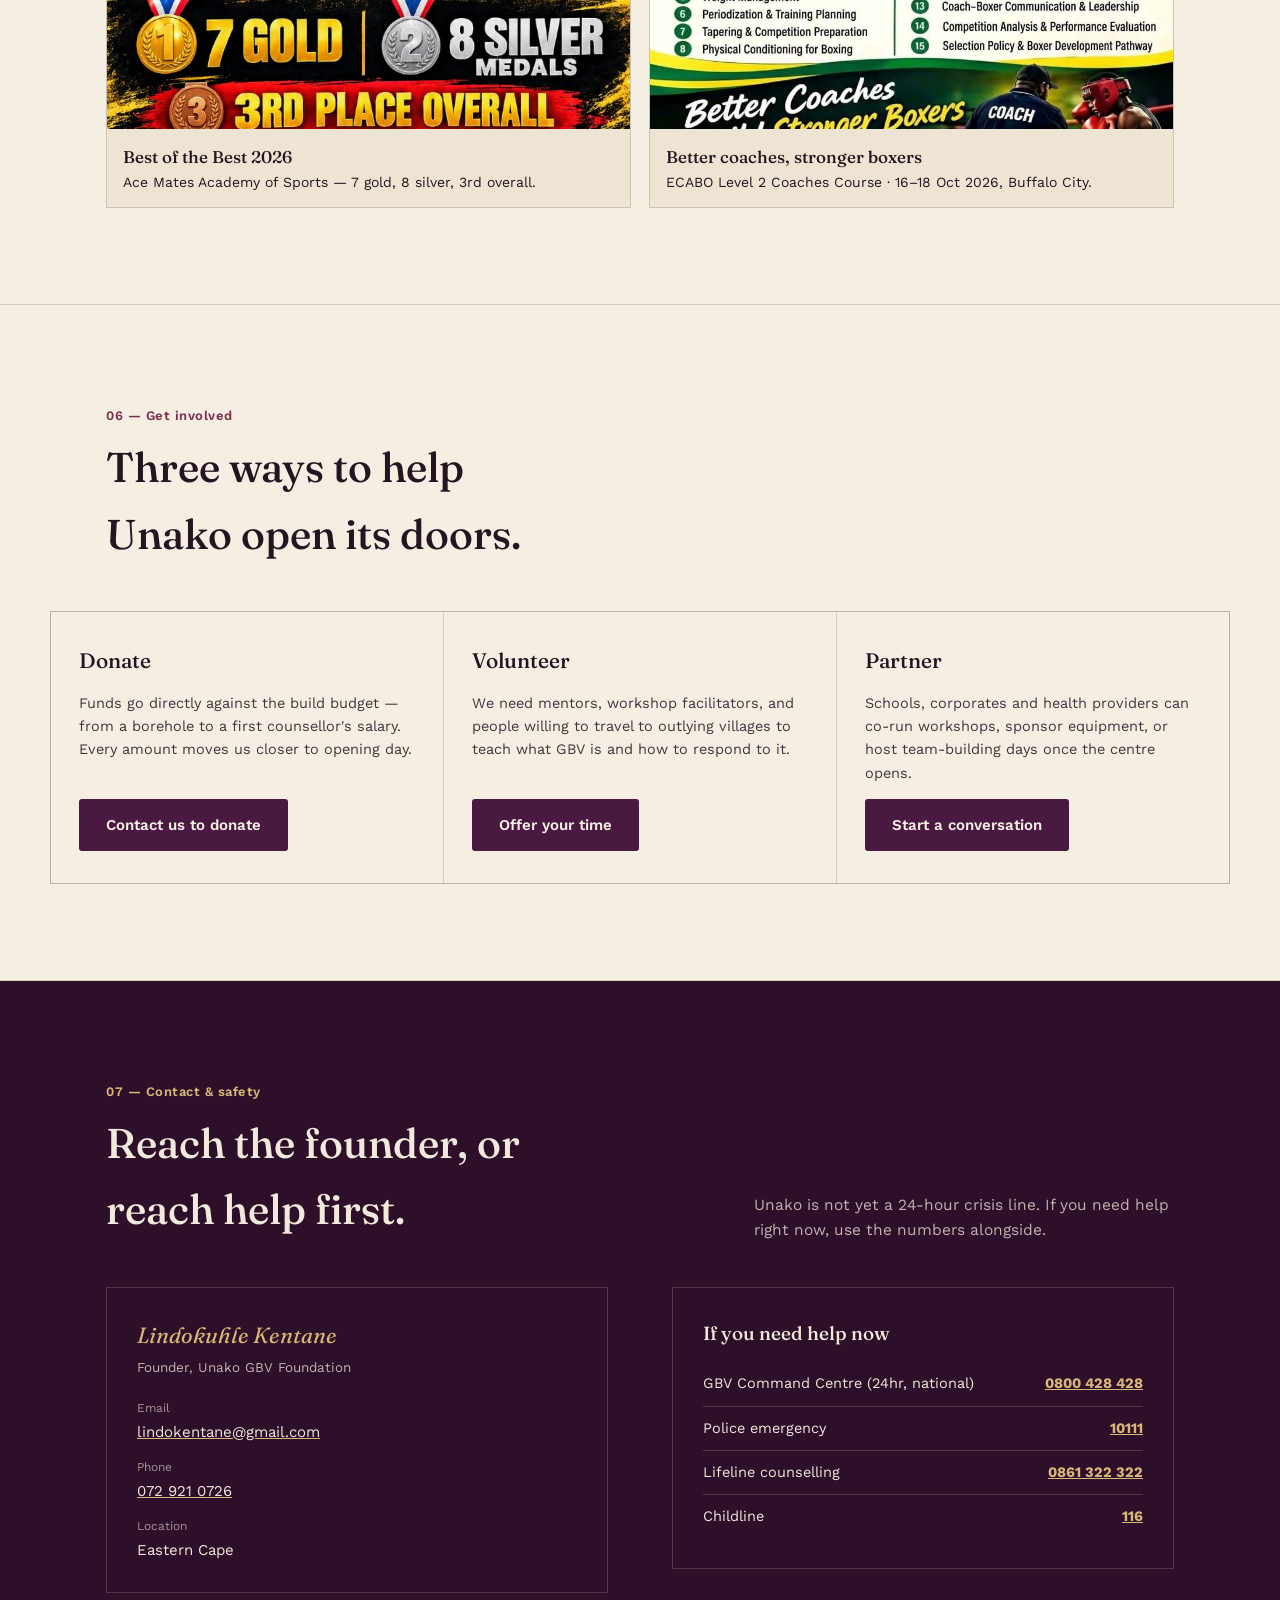
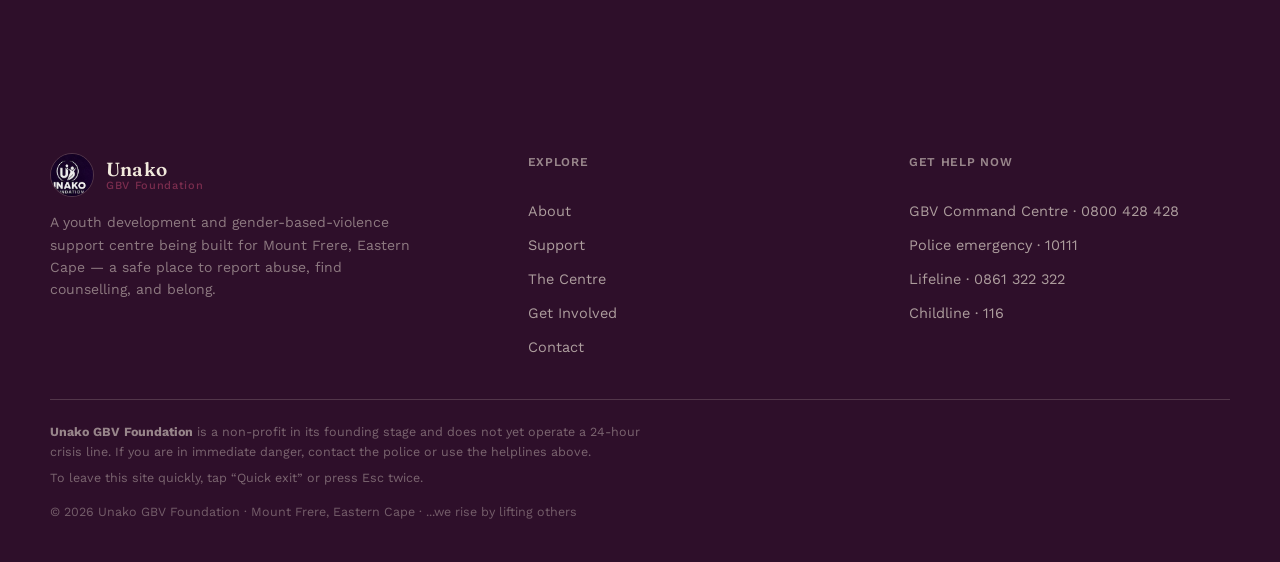
==== commit 57b79e01: "Make the site interactive: centre builder, support finder, quick exit - Centre page: cost table beco" ====
--- a/index.html
+++ b/index.html
@@ -19,7 +19,7 @@
 <link rel="preconnect" href="https://fonts.googleapis.com">
 <link rel="preconnect" href="https://fonts.gstatic.com" crossorigin>
 <link href="https://fonts.googleapis.com/css2?family=Fraunces:ital,opsz,wght@0,9..144,300;0,9..144,500;0,9..144,600;1,9..144,500;1,9..144,600&family=Work+Sans:wght@400;500;600;700&display=swap" rel="stylesheet">
-<link rel="stylesheet" href="assets/css/style.css?v=3">
+<link rel="stylesheet" href="assets/css/style.css?v=4">
 </head>
 <body>
 
@@ -68,8 +68,16 @@
         <p class="hero-note">Unako is a registered non-profit in its founding stage, raising land, funds and volunteers to open its doors. If you are in immediate danger, see the helplines on our <a href="contact.html">Contact page</a>.</p>
       </div>
       <div class="hero-art">
-        <div class="hero-seal">
-          <img src="assets/images/logo.jpg" alt="Unako GBV Foundation emblem">
+        <div class="hero-stage">
+          <canvas aria-hidden="true"></canvas>
+          <svg class="hero-ring" viewBox="0 0 300 300" aria-hidden="true">
+            <defs><path id="ring-path" d="M150,150 m-128,0 a128,128 0 1,1 256,0 a128,128 0 1,1 -256,0"/></defs>
+            <circle cx="150" cy="150" r="142"/>
+            <text><textPath href="#ring-path">we rise by lifting others · empower · educate · engage ·</textPath></text>
+          </svg>
+          <div class="hero-seal">
+            <img src="assets/images/logo.jpg" alt="Unako GBV Foundation emblem">
+          </div>
         </div>
       </div>
     </div>
@@ -104,11 +112,70 @@
     </div>
   </section>
 
+  <section id="watch">
+    <div class="wrap reel-grid">
+      <div class="reel">
+        <video preload="none" playsinline poster="assets/media/unako-reel-poster.jpg" aria-label="Unako GBV Foundation introduction reel, 36 seconds, no sound">
+          <source src="assets/media/unako-reel.mp4" type="video/mp4">
+        </video>
+        <button class="reel-play" type="button" aria-label="Play the 36-second Unako reel">
+          <span class="disc"><svg viewBox="0 0 24 24" aria-hidden="true"><path d="M6 4l14 8-14 8z" fill="#2E0F2A"/></svg></span>
+          <span class="reel-len">0:36 · no sound needed</span>
+        </button>
+      </div>
+      <div class="reel-copy">
+        <span class="section-num">02 — Unako in 36 seconds</span>
+        <h2 class="section-title">The whole idea, in one short reel.</h2>
+        <p>Why Unako exists, what the centre will offer, where we are today and how to help — in one short reel you can share on WhatsApp or show at a meeting.</p>
+        <p><a class="btn btn-ghost" href="assets/media/unako-reel.mp4" download>Download the reel</a></p>
+      </div>
+    </div>
+  </section>
+
+  <section id="signs">
+    <div class="wrap">
+      <div class="section-head">
+        <div>
+          <span class="section-num">03 — Know the signs</span>
+          <h2 class="section-title">It rarely starts with a bruise.</h2>
+        </div>
+        <p class="section-kicker">Abuse takes many forms. Tap a card to see what each one can look like — at home, at school, online or in a relationship.</p>
+      </div>
+      <div class="signs-grid">
+        <button class="sign-card" type="button" aria-pressed="false">
+          <span class="sign-inner">
+            <span class="sign-face sign-front"><span class="sign-n">i.</span><span class="sign-title">Physical</span><span class="sign-tap">Tap to see the signs ↻</span></span>
+            <span class="sign-face sign-back"><span class="sign-text">Hitting, pushing, slapping or hurting you in any way.</span><small>It is never your fault.</small></span>
+          </span>
+        </button>
+        <button class="sign-card" type="button" aria-pressed="false">
+          <span class="sign-inner">
+            <span class="sign-face sign-front"><span class="sign-n">ii.</span><span class="sign-title">Emotional</span><span class="sign-tap">Tap to see the signs ↻</span></span>
+            <span class="sign-face sign-back"><span class="sign-text">Threats, insults, or controlling who you see and talk to.</span><small>Control is a warning sign.</small></span>
+          </span>
+        </button>
+        <button class="sign-card" type="button" aria-pressed="false">
+          <span class="sign-inner">
+            <span class="sign-face sign-front"><span class="sign-n">iii.</span><span class="sign-title">Sexual</span><span class="sign-tap">Tap to see the signs ↻</span></span>
+            <span class="sign-face sign-back"><span class="sign-text">Any touching or sex without your full, free consent.</span><small>Consent can be taken back.</small></span>
+          </span>
+        </button>
+        <button class="sign-card" type="button" aria-pressed="false">
+          <span class="sign-inner">
+            <span class="sign-face sign-front"><span class="sign-n">iv.</span><span class="sign-title">Online</span><span class="sign-tap">Tap to see the signs ↻</span></span>
+            <span class="sign-face sign-back"><span class="sign-text">Sharing, or threatening to share, your photos or messages.</span><small>You deserve to be safe online too.</small></span>
+          </span>
+        </button>
+      </div>
+      <p class="signs-note"><em>Awungedwa</em> — you are not alone. <a href="support.html#finder">Find the right support →</a></p>
+    </div>
+  </section>
+
   <section id="support-preview">
     <div class="wrap">
       <div class="section-head">
         <div>
-          <span class="section-num">02 — What we offer</span>
+          <span class="section-num">04 — What we offer</span>
           <h2 class="section-title">Support that meets people where they are.</h2>
         </div>
         <p class="section-kicker">Every service is designed to be walked into without shame — whether the visit is about a relationship, a habit, or a job application.</p>
@@ -131,11 +198,38 @@
     </div>
   </section>
 
+  <section id="youth">
+    <div class="wrap">
+      <div class="section-head">
+        <div>
+          <span class="section-num">05 — Youth &amp; sport</span>
+          <h2 class="section-title">Discipline builds champions.</h2>
+        </div>
+        <p class="section-kicker">Sport is one of the ways Unako reaches young people — building confidence, discipline and a place to belong. Here's the youth sport community we stand alongside in the Eastern Cape.</p>
+      </div>
+      <div class="stats">
+        <div class="stat"><b data-count-to="7">7</b><span>gold medals</span></div>
+        <div class="stat"><b data-count-to="8">8</b><span>silver medals</span></div>
+        <div class="stat"><b><span data-count-to="3">3</span>rd</b><span>place overall</span></div>
+      </div>
+      <div class="gallery">
+        <button class="gallery-item" type="button" data-caption="Ace Mates Academy of Sports at the 2026 Best of the Best tournament: 7 gold, 8 silver and 3rd place overall.">
+          <span class="gi-img"><img src="assets/images/community/ace-mates-best-of-the-best-2026.jpg" alt="Young boxers from Ace Mates Academy of Sports celebrating with medals and trophies at the 2026 Best of the Best tournament" loading="lazy" width="720" height="1093"></span>
+          <span class="gi-cap"><strong>Best of the Best 2026</strong>Ace Mates Academy of Sports — 7 gold, 8 silver, 3rd overall.</span>
+        </button>
+        <button class="gallery-item" type="button" data-caption="ECABO Level 2 Coaches Course, 16–18 October 2026, Buffalo City Metro (KuGompo). Better coaches build stronger boxers.">
+          <span class="gi-img"><img src="assets/images/community/ecabo-level-2-coaches-course-2026.jpg" alt="Poster for the ECABO Level 2 Coaches Course, 16 to 18 October 2026, Buffalo City Metro, KuGompo" loading="lazy" width="896" height="1200"></span>
+          <span class="gi-cap"><strong>Better coaches, stronger boxers</strong>ECABO Level 2 Coaches Course · 16–18 Oct 2026, Buffalo City.</span>
+        </button>
+      </div>
+    </div>
+  </section>
+
   <section id="involve-preview">
     <div class="wrap">
       <div class="section-head">
         <div>
-          <span class="section-num">03 — Get involved</span>
+          <span class="section-num">06 — Get involved</span>
           <h2 class="section-title">Three ways to help Unako open its doors.</h2>
         </div>
       </div>
@@ -165,7 +259,7 @@
     <div class="wrap">
       <div class="section-head">
         <div>
-          <span class="section-num" style="color:var(--ochre-soft)">04 — Contact &amp; safety</span>
+          <span class="section-num" style="color:var(--ochre-soft)">07 — Contact &amp; safety</span>
           <h2 class="section-title">Reach the founder, or reach help first.</h2>
         </div>
         <p class="section-kicker">Unako is not yet a 24-hour crisis line. If you need help right now, use the numbers alongside.</p>
@@ -231,6 +325,6 @@
 
 <button class="back-to-top" type="button" aria-label="Back to top" onclick="window.scrollTo({top:0,behavior:'smooth'})">&uarr;</button>
 
-<script src="assets/js/main.js?v=2"></script>
+<script src="assets/js/main.js?v=3"></script>
 </body>
 </html>
--- a/assets/css/style.css
+++ b/assets/css/style.css
@@ -77,7 +77,8 @@
   line-height: 1.6;
   -webkit-font-smoothing: antialiased;
   overflow-wrap: break-word;
-  overflow-x: hidden;
+  /* clip, not hidden: hidden makes body a scroll container, which breaks the sticky header */
+  overflow-x: clip;
 }
 
 @media (prefers-reduced-motion: reduce) {
@@ -650,3 +651,611 @@
 .simple-page p { max-width: 46ch; margin: 0 auto 28px; opacity: 0.85; }
 
 ::selection { background: var(--ochre-soft); color: var(--plum-deep); }
+
+/* =========================================================
+   Interactive layer
+   Everything below is progressive: without JS (no .js class
+   on <html>) content stays visible and static.
+   ========================================================= */
+
+/* ---------- Scroll progress + shrinking header ---------- */
+.scroll-progress {
+  position: fixed;
+  top: 0; left: 0; right: 0;
+  height: 3px;
+  background: linear-gradient(90deg, var(--wine), var(--ochre));
+  transform-origin: 0 50%;
+  transform: scaleX(0);
+  z-index: 500;
+  pointer-events: none;
+}
+.nav-row, .brand-mark { transition: padding 0.25s ease, width 0.25s ease, height 0.25s ease; }
+header.site.scrolled { box-shadow: 0 6px 20px rgba(36,21,33,0.08); }
+header.site.scrolled .nav-row { padding-top: 8px; padding-bottom: 8px; }
+header.site.scrolled .brand-mark { width: 36px; height: 36px; }
+nav.links a { position: relative; border-bottom: none; }
+nav.links a::after {
+  content: "";
+  position: absolute; left: 0; right: 0; bottom: -2px;
+  height: 1.5px;
+  background: var(--ochre);
+  transform: scaleX(0);
+  transform-origin: 0 50%;
+  transition: transform 0.25s ease;
+}
+nav.links a:hover::after { transform: scaleX(1); }
+nav.links a[aria-current="page"]::after { transform: scaleX(1); background: var(--wine); }
+
+/* ---------- Reveal on scroll ---------- */
+.js .reveal {
+  opacity: 0;
+  transform: translateY(22px);
+  transition: opacity 0.7s ease, transform 0.7s cubic-bezier(.2,.7,.2,1);
+  transition-delay: var(--reveal-delay, 0ms);
+}
+.js .reveal.in { opacity: 1; transform: none; }
+
+/* ---------- Buttons & cards: tactile hover ---------- */
+.btn { transition: background 0.2s ease, color 0.2s ease, transform 0.2s ease, box-shadow 0.2s ease; }
+.btn:hover { transform: translateY(-2px); box-shadow: 0 8px 18px rgba(74,25,66,0.18); }
+.btn:active { transform: translateY(0); }
+.involve-card { position: relative; transition: background 0.25s ease; }
+.involve-card::before {
+  content: "";
+  position: absolute; left: 0; top: 0; right: 0;
+  height: 3px;
+  background: var(--ochre);
+  transform: scaleX(0);
+  transform-origin: 0 50%;
+  transition: transform 0.35s ease;
+}
+.involve-card:hover { background: var(--paper-raised); }
+.involve-card:hover::before { transform: scaleX(1); }
+.support-item { transition: background 0.25s ease, padding 0.25s ease; }
+.support-item svg { transition: transform 0.35s cubic-bezier(.3,1.6,.5,1); }
+.support-item:hover svg { transform: scale(1.18) rotate(-6deg); }
+
+/* ---------- Back to top: only once scrolled ---------- */
+.back-to-top { transition: opacity 0.25s ease, transform 0.25s ease, background 0.2s ease; }
+.js .back-to-top { opacity: 0; transform: translateY(12px); pointer-events: none; }
+.js .back-to-top.show { opacity: 1; transform: none; pointer-events: auto; }
+
+/* ---------- Quick exit ---------- */
+.quick-exit {
+  position: fixed;
+  left: 16px;
+  bottom: 20px;
+  z-index: 450;
+  display: inline-flex;
+  align-items: center;
+  gap: 8px;
+  min-height: 44px;
+  padding: 0 16px;
+  border: 1px solid var(--band-rule);
+  border-radius: 999px;
+  background: var(--band-bg);
+  color: var(--band-ink);
+  font-family: var(--font-body);
+  font-weight: 600;
+  font-size: 13.5px;
+  cursor: pointer;
+  box-shadow: 0 4px 14px rgba(0,0,0,0.25);
+  transition: background 0.2s ease, transform 0.2s ease;
+}
+.quick-exit:hover { background: var(--wine); transform: translateY(-2px); }
+.quick-exit span { color: var(--band-accent); font-size: 12px; }
+.exit-hint { display: block; margin-top: 6px; }
+@media (max-width: 600px) {
+  .quick-exit { left: 12px; bottom: 14px; padding: 0 13px; font-size: 12.5px; }
+  .back-to-top { right: 12px; bottom: 14px; }
+  .js body { padding-bottom: 68px; background: var(--band-bg); }
+  .js body > main { background: var(--paper); }
+}
+
+/* ---------- Hero stage: ring text, particles, tilting seal ---------- */
+.hero-stage {
+  position: relative;
+  width: min(340px, 100%);
+  aspect-ratio: 1;
+  margin: 0 auto;
+  display: grid;
+  place-items: center;
+  perspective: 700px;
+}
+.hero-stage canvas {
+  position: absolute;
+  inset: -12% -12% -4%;
+  width: 124%;
+  height: 116%;
+  pointer-events: none;
+}
+.hero-ring {
+  position: absolute;
+  inset: 0;
+  width: 100%;
+  height: 100%;
+  animation: ring-spin 38s linear infinite;
+  pointer-events: none;
+}
+.hero-ring text {
+  font-family: var(--font-display);
+  font-style: italic;
+  font-size: 15.5px;
+  letter-spacing: 0.18em;
+  fill: var(--wine);
+}
+.hero-ring circle { fill: none; stroke: var(--rule); stroke-dasharray: 2 6; }
+@keyframes ring-spin { to { transform: rotate(360deg); } }
+.hero-stage .hero-seal {
+  position: relative;
+  width: 64%;
+  aspect-ratio: 1;
+  max-width: none;
+  margin: 0;
+  transition: transform 0.4s cubic-bezier(.2,.7,.2,1), box-shadow 0.4s ease;
+  box-shadow: 0 0 0 1px var(--rule), 0 18px 40px rgba(74,25,66,0.22);
+  animation: seal-breathe 6s ease-in-out infinite;
+}
+/* logo.jpg is landscape: show all of it inside the circle on its own background colour */
+.hero-stage .hero-seal { background: #140224; }
+.hero-stage .hero-seal img { object-fit: contain; transform: scale(1.12); }
+@keyframes seal-breathe {
+  50% { box-shadow: 0 0 0 1px var(--rule), 0 18px 40px rgba(74,25,66,0.22), 0 0 0 14px rgba(216,184,118,0.14); }
+}
+@media (max-width: 880px) { .hero-stage { width: min(250px, 100%); } }
+
+.hero-head.animate .word {
+  display: inline-block;
+  opacity: 0;
+  transform: translateY(0.45em) rotate(2deg);
+  animation: word-in 0.75s cubic-bezier(.2,.7,.2,1) forwards;
+  animation-delay: calc(var(--i) * 110ms + 120ms);
+}
+@keyframes word-in { to { opacity: 1; transform: none; } }
+.hero-head em.word { position: relative; }
+.hero-head em.word::after {
+  content: "";
+  position: absolute;
+  left: 0; right: 0; bottom: 0.04em;
+  height: 0.09em;
+  background: var(--ochre);
+  transform: scaleX(0);
+  transform-origin: 0 50%;
+  animation: underline-in 0.6s 1.1s ease forwards;
+}
+@keyframes underline-in { to { transform: scaleX(1); } }
+.js .hero-sub, .js .hero-ctas, .js .hero-note { animation: fade-up 0.8s ease both; }
+.js .hero-sub { animation-delay: 0.55s; }
+.js .hero-ctas { animation-delay: 0.7s; }
+.js .hero-note { animation-delay: 0.85s; }
+@keyframes fade-up { from { opacity: 0; transform: translateY(14px); } to { opacity: 1; transform: none; } }
+
+/* ---------- Know the signs: flip cards ---------- */
+.signs-grid {
+  display: grid;
+  grid-template-columns: repeat(4, 1fr);
+  gap: 16px;
+}
+@media (max-width: 900px) { .signs-grid { grid-template-columns: 1fr 1fr; } }
+@media (max-width: 420px) { .signs-grid { gap: 10px; } }
+.sign-card {
+  position: relative;
+  min-height: 210px;
+  padding: 0;
+  border: none;
+  background: none;
+  color: inherit;
+  font: inherit;
+  text-align: left;
+  cursor: pointer;
+  perspective: 900px;
+}
+.sign-inner {
+  position: absolute;
+  inset: 0;
+  transform-style: preserve-3d;
+  transition: transform 0.7s cubic-bezier(.3,1.3,.5,1);
+}
+.sign-card.flipped .sign-inner { transform: rotateY(180deg); }
+.sign-face {
+  position: absolute;
+  inset: 0;
+  backface-visibility: hidden;
+  -webkit-backface-visibility: hidden;
+  padding: 22px 20px;
+  border: 1px solid var(--rule);
+  display: flex;
+  flex-direction: column;
+  justify-content: space-between;
+}
+.sign-front { background: var(--paper-raised); }
+.sign-front .sign-n { font-family: var(--font-display); font-style: italic; color: var(--ochre); font-size: 22px; }
+.sign-front .sign-title { display: block; font-family: var(--font-display); font-weight: 500; font-size: clamp(1.35rem, 2.2vw, 1.7rem); margin: 0; }
+.sign-front .sign-tap { font-size: 12.5px; opacity: 0.7; display: flex; align-items: center; gap: 6px; }
+.sign-card:hover .sign-front { border-color: var(--ochre); }
+.sign-back {
+  background: var(--band-bg);
+  color: var(--band-ink);
+  transform: rotateY(180deg);
+  border-color: var(--band-bg);
+}
+.sign-back .sign-text { margin: 0; font-size: 15px; line-height: 1.5; }
+.sign-back small { color: var(--band-accent); font-family: var(--font-display); font-style: italic; font-size: 14px; }
+.signs-note {
+  margin: 26px 0 0;
+  font-family: var(--font-display);
+  font-size: clamp(1.1rem, 2vw, 1.35rem);
+}
+.signs-note em { color: var(--wine); }
+@media (max-width: 420px) {
+  .sign-card { min-height: 190px; }
+  .sign-face { padding: 16px 14px; }
+  .sign-back .sign-text { font-size: 13.5px; }
+}
+
+/* ---------- Reel ---------- */
+.reel-grid {
+  display: grid;
+  grid-template-columns: 0.9fr 1.1fr;
+  gap: clamp(28px, 5vw, 64px);
+  align-items: center;
+}
+@media (max-width: 820px) { .reel-grid { grid-template-columns: 1fr; } }
+.reel {
+  position: relative;
+  aspect-ratio: 1;
+  max-width: 520px;
+  width: 100%;
+  margin: 0 auto;
+  background: var(--band-bg);
+  overflow: hidden;
+  box-shadow: 0 24px 50px rgba(46,15,42,0.28);
+}
+.reel video { display: block; width: 100%; height: 100%; object-fit: cover; }
+.reel-play {
+  position: absolute;
+  inset: 0;
+  display: grid;
+  place-items: center;
+  border: none;
+  background: linear-gradient(180deg, transparent 55%, rgba(46,15,42,0.55));
+  cursor: pointer;
+  color: var(--band-ink);
+}
+.reel-play .disc {
+  width: 84px; height: 84px;
+  border-radius: 50%;
+  background: var(--band-accent);
+  display: grid;
+  place-items: center;
+  box-shadow: 0 0 0 0 rgba(216,184,118,0.6);
+  animation: pulse 2.2s ease-out infinite;
+  transition: transform 0.25s ease;
+}
+.reel-play:hover .disc { transform: scale(1.08); }
+.reel-play .disc svg { width: 30px; height: 30px; margin-left: 5px; }
+.reel-play .reel-len {
+  position: absolute;
+  bottom: 16px; left: 18px;
+  font-size: 13px;
+  font-weight: 600;
+  letter-spacing: 0.04em;
+}
+.reel.playing .reel-play { display: none; }
+@keyframes pulse { 70% { box-shadow: 0 0 0 22px rgba(216,184,118,0); } 100% { box-shadow: 0 0 0 0 rgba(216,184,118,0); } }
+.reel-copy p { font-size: 16px; opacity: 0.88; max-width: 44ch; }
+
+/* ---------- Youth sport: stats + gallery ---------- */
+.stats {
+  display: grid;
+  grid-template-columns: repeat(3, 1fr);
+  border-top: 1px solid var(--rule);
+  border-bottom: 1px solid var(--rule);
+  margin-bottom: 36px;
+}
+.stat { padding: 22px 18px; border-left: 1px solid var(--rule); }
+.stat:first-child { border-left: none; padding-left: 0; }
+.stat b {
+  display: block;
+  font-family: var(--font-display);
+  font-weight: 500;
+  font-size: clamp(2.2rem, 5vw, 3.4rem);
+  line-height: 1;
+  color: var(--wine);
+}
+.stat span { font-size: 13.5px; opacity: 0.8; }
+@media (max-width: 520px) {
+  .stat { padding: 16px 10px; }
+  .stat span { font-size: 12px; }
+}
+.gallery {
+  display: grid;
+  grid-template-columns: 1fr 1fr;
+  gap: 18px;
+}
+@media (max-width: 560px) { .gallery { grid-template-columns: 1fr; } }
+.gallery-item {
+  display: block;
+  width: 100%;
+  padding: 0;
+  border: 1px solid var(--rule);
+  background: var(--paper-raised);
+  color: inherit;
+  font: inherit;
+  text-align: left;
+  cursor: zoom-in;
+  overflow: hidden;
+}
+.gallery-item .gi-img { display: block; overflow: hidden; aspect-ratio: 4 / 5; }
+.gallery-item img {
+  display: block;
+  width: 100%;
+  height: 100%;
+  object-fit: cover;
+  object-position: top;
+  transition: transform 0.6s cubic-bezier(.2,.7,.2,1);
+}
+.gallery-item:hover img { transform: scale(1.05); }
+.gallery-item .gi-cap { display: block; padding: 14px 16px; font-size: 14px; }
+.gallery-item .gi-cap strong { display: block; font-family: var(--font-display); font-weight: 500; font-size: 17px; }
+
+.lightbox {
+  border: none;
+  padding: 0;
+  background: transparent;
+  max-width: min(92vw, 900px);
+  max-height: 92vh;
+  overflow: visible;
+}
+.lightbox::backdrop { background: rgba(20,8,18,0.86); backdrop-filter: blur(4px); }
+.lightbox[open] { animation: lb-in 0.3s ease; }
+@keyframes lb-in { from { opacity: 0; transform: scale(0.96); } }
+.lightbox figure { margin: 0; }
+.lightbox img { display: block; max-width: 100%; max-height: 80vh; margin: 0 auto; }
+.lightbox figcaption { color: #F1E9DC; font-size: 14px; text-align: center; padding: 12px 8px 0; }
+.lightbox button {
+  position: fixed;
+  width: 46px; height: 46px;
+  border-radius: 50%;
+  border: 1px solid rgba(241,233,220,0.3);
+  background: rgba(46,15,42,0.8);
+  color: #F1E9DC;
+  font-size: 18px;
+  cursor: pointer;
+}
+.lightbox .lb-close { top: 16px; right: 16px; }
+.lightbox .lb-prev { left: 12px; top: 50%; transform: translateY(-50%); }
+.lightbox .lb-next { right: 12px; top: 50%; transform: translateY(-50%); }
+
+/* ---------- Support finder ---------- */
+.finder {
+  display: none;
+  border: 1px solid var(--rule);
+  background: var(--paper-raised);
+  padding: clamp(22px, 4vw, 38px);
+  position: relative;
+}
+.js .finder.ready { display: block; }
+html:not(.js) .finder-section { display: none; }
+.finder-top { display: flex; justify-content: space-between; align-items: baseline; gap: 12px; flex-wrap: wrap; margin-bottom: 18px; }
+.finder-top .section-num { display: block; }
+.finder-privacy { font-size: 12.5px; opacity: 0.72; margin: 0; }
+.finder-q { font-family: var(--font-display); font-weight: 500; font-size: clamp(1.35rem, 2.6vw, 1.8rem); margin: 0 0 18px; outline: none; }
+.finder-options { display: flex; flex-wrap: wrap; gap: 10px; }
+.finder-opt {
+  font: inherit;
+  font-size: 15px;
+  font-weight: 500;
+  padding: 12px 18px;
+  min-height: 44px;
+  border: 1.5px solid var(--rule);
+  background: var(--paper);
+  color: var(--ink);
+  border-radius: 999px;
+  cursor: pointer;
+  text-align: left;
+  transition: border-color 0.2s ease, background 0.2s ease, transform 0.2s ease;
+}
+.finder-opt:hover { border-color: var(--wine); transform: translateY(-2px); }
+.finder-body.swap { animation: fade-up 0.4s ease; }
+.finder-restart {
+  margin-top: 20px;
+  font: inherit;
+  font-size: 14px;
+  background: none;
+  border: none;
+  padding: 6px 0;
+  color: var(--wine);
+  text-decoration: underline;
+  cursor: pointer;
+}
+.finder-result h3 { font-family: var(--font-display); font-weight: 500; font-size: clamp(1.4rem, 2.6vw, 1.9rem); margin: 0 0 10px; outline: none; }
+.finder-result p { max-width: 62ch; margin: 0 0 14px; }
+.finder-label { font-size: 12.5px; font-weight: 600; letter-spacing: 0.06em; text-transform: uppercase; color: var(--wine); margin: 0 0 6px !important; }
+.finder-result.urgent { border-left: 4px solid var(--clay); padding-left: 18px; }
+.finder-result.urgent h3 { color: var(--clay); }
+.finder-lines { list-style: none; margin: 0 0 16px; padding: 0; max-width: 520px; }
+.finder-lines li { display: flex; justify-content: space-between; gap: 12px; padding: 10px 0; border-top: 1px solid var(--rule); font-size: 15px; }
+.finder-lines a { font-weight: 700; color: var(--wine); white-space: nowrap; }
+.finder-friend { font-family: var(--font-display); font-style: italic; color: var(--wine); }
+.support-item.match {
+  background: var(--paper-raised);
+  box-shadow: inset 4px 0 0 var(--ochre);
+  padding-left: 16px;
+  padding-right: 16px;
+}
+.support-item { scroll-margin-top: 90px; }
+
+/* ---------- Know the difference (healthy vs warning) ---------- */
+.diff-tabs { display: inline-flex; border: 1.5px solid var(--ink); border-radius: 999px; padding: 4px; margin-bottom: 22px; gap: 4px; flex-wrap: wrap; }
+.diff-tab {
+  font: inherit;
+  font-weight: 600;
+  font-size: 14.5px;
+  padding: 10px 20px;
+  min-height: 44px;
+  border: none;
+  border-radius: 999px;
+  background: transparent;
+  color: var(--ink);
+  cursor: pointer;
+  transition: background 0.25s ease, color 0.25s ease;
+}
+.diff-tab[aria-selected="true"] { background: var(--ink); color: var(--paper); }
+.diff-wrap[data-mode="warning"] .diff-tab[aria-selected="true"] { background: var(--clay); color: #fff; }
+.diff-panel ul { list-style: none; margin: 0; padding: 0; display: grid; grid-template-columns: 1fr 1fr; gap: 0 32px; }
+@media (max-width: 640px) { .diff-panel ul { grid-template-columns: 1fr; } }
+.diff-panel li {
+  padding: 14px 0 14px 34px;
+  border-top: 1px solid var(--rule);
+  position: relative;
+  font-size: 16px;
+  animation: fade-up 0.45s ease both;
+  animation-delay: calc(var(--n, 0) * 60ms);
+}
+.diff-panel li::before {
+  position: absolute;
+  left: 0; top: 13px;
+  width: 22px; height: 22px;
+  border-radius: 50%;
+  display: grid;
+  place-items: center;
+  font-size: 12px;
+  font-weight: 700;
+  color: #fff;
+}
+#diff-healthy li::before { content: "\2713"; background: var(--sage); }
+#diff-warning li::before { content: "!"; background: var(--clay); }
+.consent-grid { display: grid; grid-template-columns: repeat(3, 1fr); gap: 1px; background: var(--band-rule); margin-top: 18px; }
+@media (max-width: 720px) { .consent-grid { grid-template-columns: 1fr; } }
+.consent-card { background: var(--band-bg); color: var(--band-ink); padding: 24px 22px; }
+.consent-card h4 { margin: 0 0 6px; font-family: var(--font-display); font-weight: 500; font-style: italic; font-size: 20px; color: var(--band-accent); }
+.consent-card p { margin: 0; font-size: 14.5px; opacity: 0.85; }
+
+/* ---------- Centre builder ---------- */
+.builder {
+  display: grid;
+  grid-template-columns: 1.15fr 0.85fr;
+  gap: clamp(24px, 4vw, 48px);
+  align-items: start;
+}
+@media (max-width: 880px) { .builder { grid-template-columns: 1fr; } }
+.builder-visual {
+  position: sticky;
+  top: 90px;
+  border: 1px solid var(--rule);
+  background: var(--paper-raised);
+  padding: 18px;
+}
+@media (max-width: 880px) {
+  .builder-visual { top: 64px; z-index: 5; padding: 10px; box-shadow: 0 10px 20px rgba(36,21,33,0.08); }
+}
+.builder-visual svg { display: block; width: 100%; height: auto; }
+.builder-readout { display: flex; justify-content: space-between; align-items: baseline; gap: 10px; margin-top: 12px; flex-wrap: wrap; }
+.builder-total { font-family: var(--font-display); font-weight: 500; font-size: clamp(1.6rem, 3.4vw, 2.3rem); color: var(--wine); font-variant-numeric: tabular-nums; }
+.builder-count { font-size: 13px; opacity: 0.75; }
+.builder-meter { height: 6px; background: var(--rule); margin-top: 10px; overflow: hidden; }
+.builder-meter span {
+  display: block;
+  height: 100%;
+  background: linear-gradient(90deg, var(--wine), var(--ochre));
+  transform-origin: 0 50%;
+  transform: scaleX(0);
+  transition: transform 0.6s cubic-bezier(.2,.7,.2,1);
+}
+.builder-goal { font-size: 12.5px; opacity: 0.7; margin: 6px 0 0; }
+@media (max-width: 880px) {
+  .builder-goal { display: none; }
+  .builder-visual svg { max-height: 150px; margin: 0 auto; }
+  .builder-readout { margin-top: 6px; }
+  .builder-total { font-size: 1.4rem; }
+}
+
+/* SVG scene */
+.scene .ground { stroke: var(--ink); stroke-opacity: 0.35; stroke-width: 1.5; }
+.scene .blueprint { fill: none; stroke: var(--ink); stroke-opacity: 0.35; stroke-width: 1.5; stroke-dasharray: 5 5; }
+.scene .ink { fill: none; stroke: var(--ink); stroke-width: 2; stroke-linejoin: round; stroke-linecap: round; }
+.scene .fill-plum { fill: var(--plum); }
+.scene .fill-wine { fill: var(--wine); }
+.scene .fill-ochre { fill: var(--ochre); }
+.scene .fill-soft { fill: var(--ochre-soft); }
+.scene .fill-sage { fill: var(--sage); }
+.scene .fill-paper { fill: var(--paper); }
+.scene .fill-clay { fill: var(--clay); }
+.scene .fill-ink { fill: var(--ink); }
+.scene .stroke-ochre { fill: none; stroke: var(--ochre); stroke-width: 3; stroke-linecap: round; }
+.scene .stroke-paper { fill: none; stroke: var(--paper); stroke-width: 2; }
+.scene .label { font-family: var(--font-body); font-size: 11px; fill: var(--ink); opacity: 0.55; }
+.scene .piece {
+  opacity: 0;
+  transform: translateY(14px) scale(0.92);
+  transform-box: fill-box;
+  transform-origin: 50% 100%;
+  transition: opacity 0.45s ease, transform 0.55s cubic-bezier(.3,1.5,.5,1);
+}
+.scene .piece.on { opacity: 1; transform: none; }
+.scene .smoke circle { fill: var(--ink); opacity: 0.18; animation: smoke 3s ease-in infinite; transform-box: fill-box; transform-origin: center; }
+.scene .smoke circle:nth-child(2) { animation-delay: 1s; }
+.scene .smoke circle:nth-child(3) { animation-delay: 2s; }
+@keyframes smoke { from { transform: translateY(0) scale(0.6); opacity: 0.25; } to { transform: translateY(-30px) scale(1.4); opacity: 0; } }
+.scene .wifi path { animation: wifi 1.8s ease-in-out infinite; }
+.scene .wifi path:nth-child(2) { animation-delay: 0.2s; }
+.scene .wifi path:nth-child(3) { animation-delay: 0.4s; }
+@keyframes wifi { 50% { opacity: 0.25; } }
+.scene .screen-glow { animation: flicker 3.5s ease-in-out infinite; }
+@keyframes flicker { 50% { opacity: 0.75; } }
+.scene .complete-banner { opacity: 0; transition: opacity 0.5s ease 0.3s; }
+.builder.complete .scene .complete-banner { opacity: 1; }
+
+.build-list { list-style: none; margin: 0; padding: 0; border-top: 1px solid var(--rule); }
+.build-item { display: block; border-bottom: 1px solid var(--rule); }
+.build-item label {
+  display: grid;
+  grid-template-columns: 26px 1fr auto;
+  align-items: center;
+  gap: 12px;
+  padding: 13px 10px;
+  cursor: pointer;
+  transition: background 0.2s ease;
+}
+.build-item label:hover { background: var(--paper-raised); }
+.build-item input {
+  appearance: none;
+  -webkit-appearance: none;
+  width: 22px; height: 22px;
+  margin: 0;
+  border: 1.5px solid var(--ink);
+  border-radius: 3px;
+  display: grid;
+  place-items: center;
+  cursor: pointer;
+  transition: background 0.2s ease, border-color 0.2s ease;
+}
+.build-item input::after {
+  content: "";
+  width: 6px; height: 11px;
+  border: solid #fff;
+  border-width: 0 2.5px 2.5px 0;
+  transform: rotate(45deg) scale(0);
+  margin-top: -3px;
+  transition: transform 0.25s cubic-bezier(.3,1.6,.5,1);
+}
+.build-item input:checked { background: var(--wine); border-color: var(--wine); }
+.build-item input:checked::after { transform: rotate(45deg) scale(1); }
+.build-item input:focus-visible { outline: 3px solid var(--focus); outline-offset: 2px; }
+.build-item .bi-name { font-size: 15px; font-weight: 500; }
+.build-item .bi-name small { display: block; font-weight: 400; font-size: 12.5px; opacity: 0.7; }
+.build-item .amount { font-weight: 600; color: var(--wine); white-space: nowrap; font-size: 14.5px; }
+.build-item.checked label { background: var(--paper-raised); }
+.build-foot { display: flex; justify-content: space-between; padding: 13px 10px; font-weight: 700; border-bottom: 2px solid var(--ink); font-size: 14.5px; }
+.builder-actions { display: flex; flex-wrap: wrap; gap: 12px; margin-top: 22px; align-items: center; }
+.builder-pledge.disabled { opacity: 0.45; cursor: not-allowed; transform: none; box-shadow: none; }
+.builder-note { font-size: 13px; opacity: 0.75; margin: 14px 0 0; }
+.builder-visual, .builder-actions { display: none; }
+.js .builder-visual { display: block; }
+.js .builder-actions { display: flex; }
+
+@media (prefers-reduced-motion: reduce) {
+  .hero-ring, .hero-stage .hero-seal, .reel-play .disc,
+  .scene .smoke circle, .scene .wifi path, .scene .screen-glow { animation: none !important; }
+}
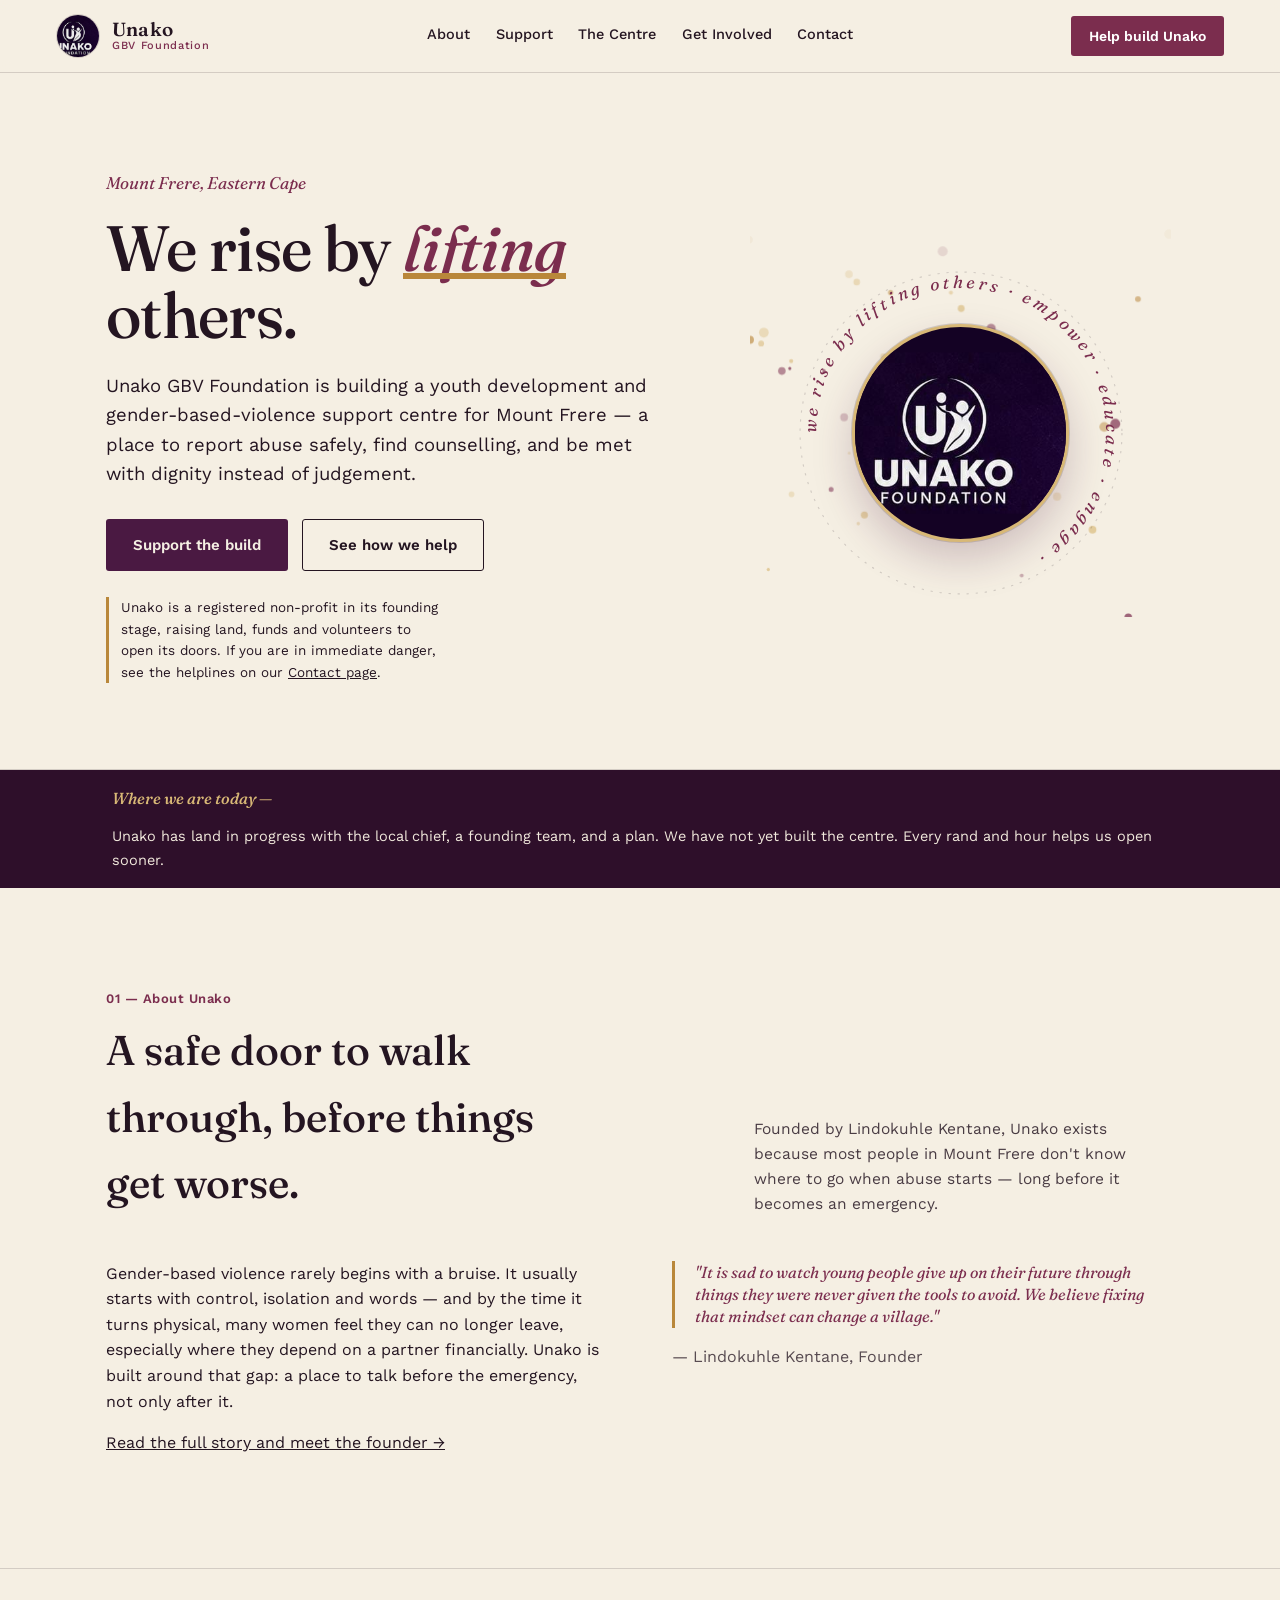
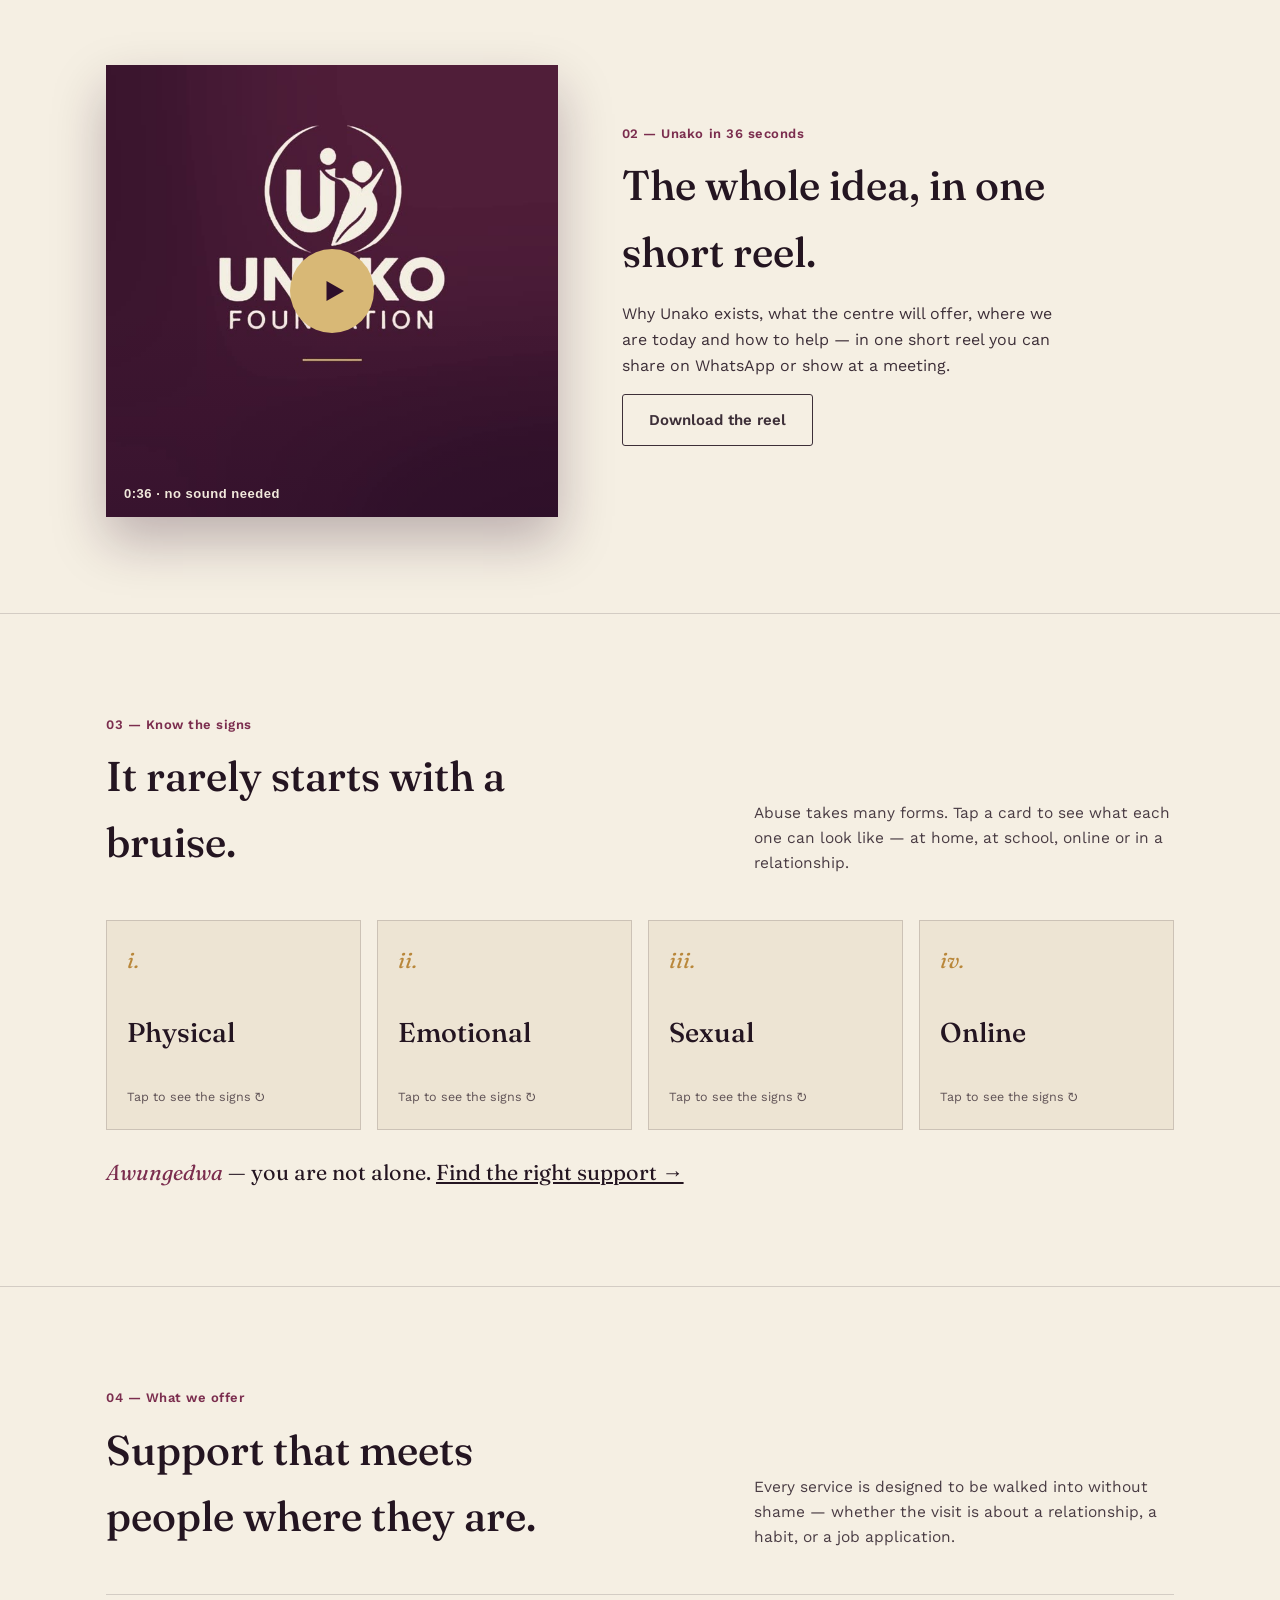
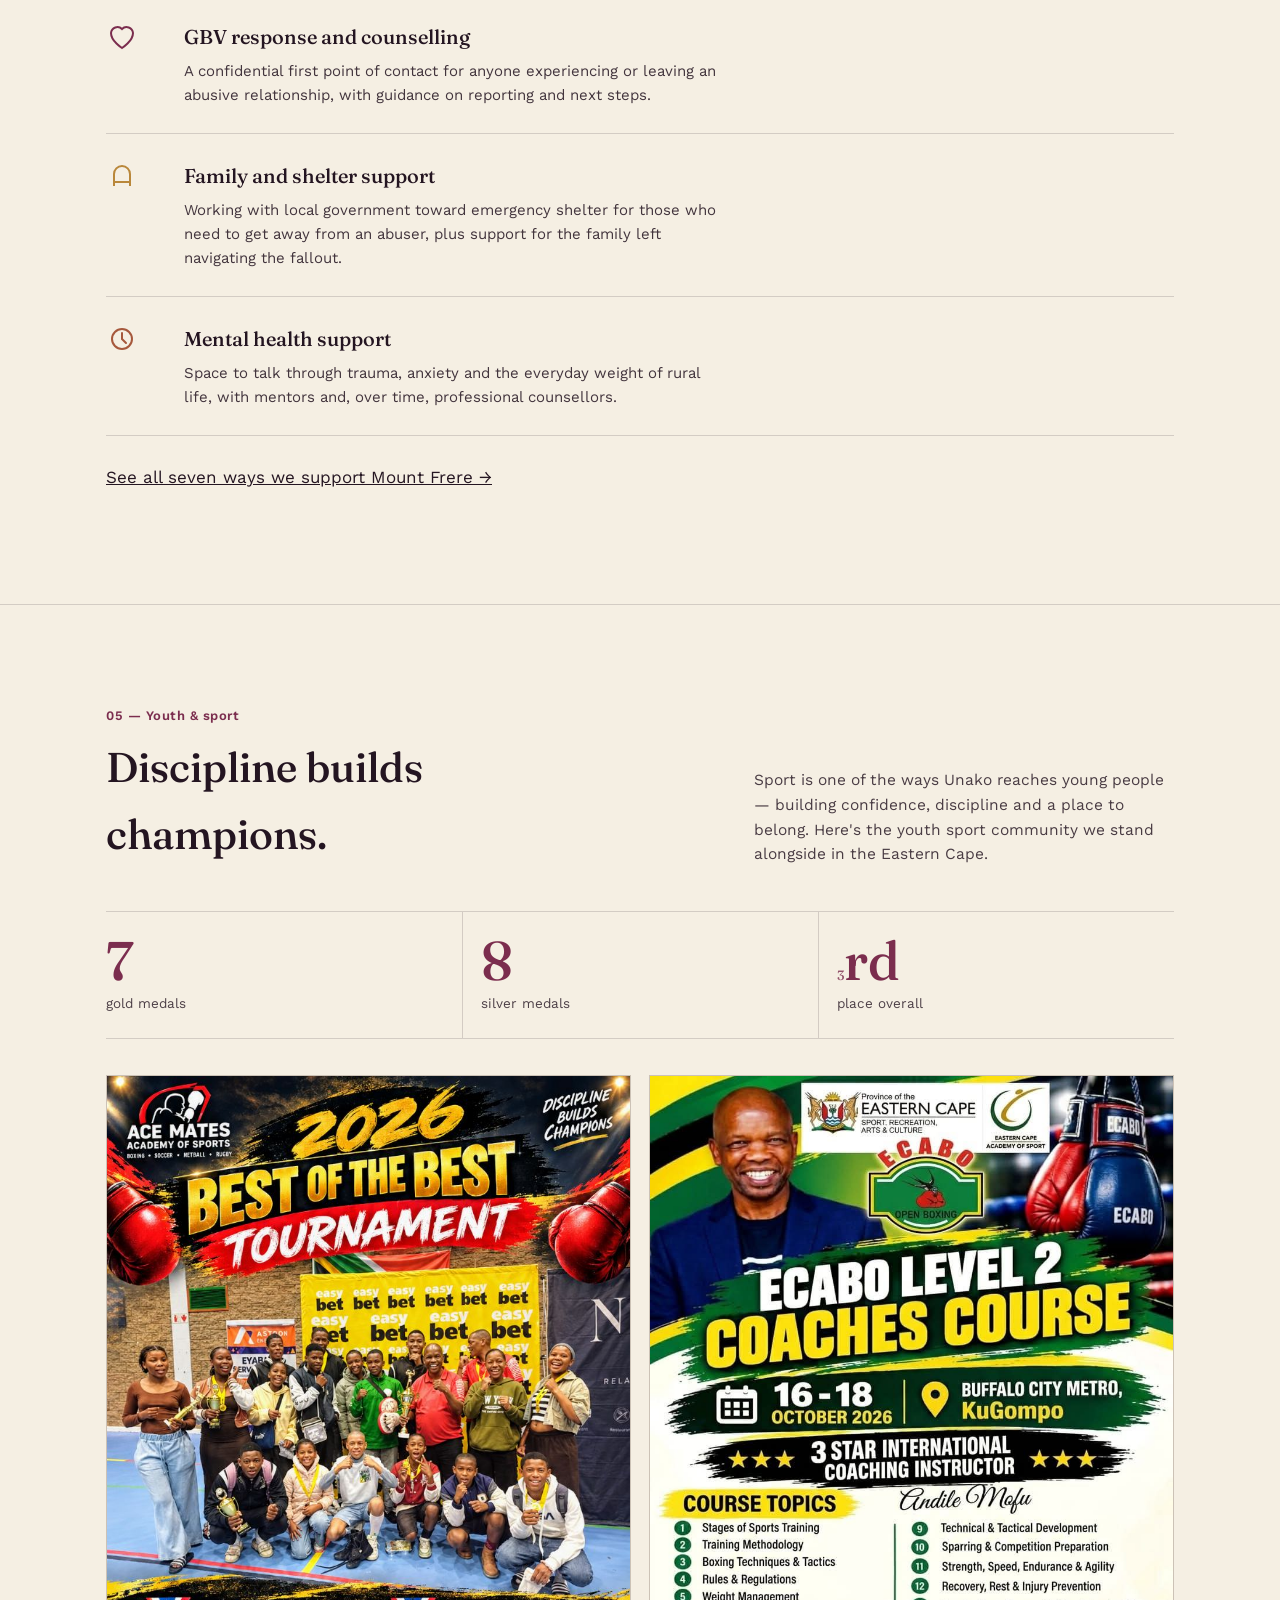
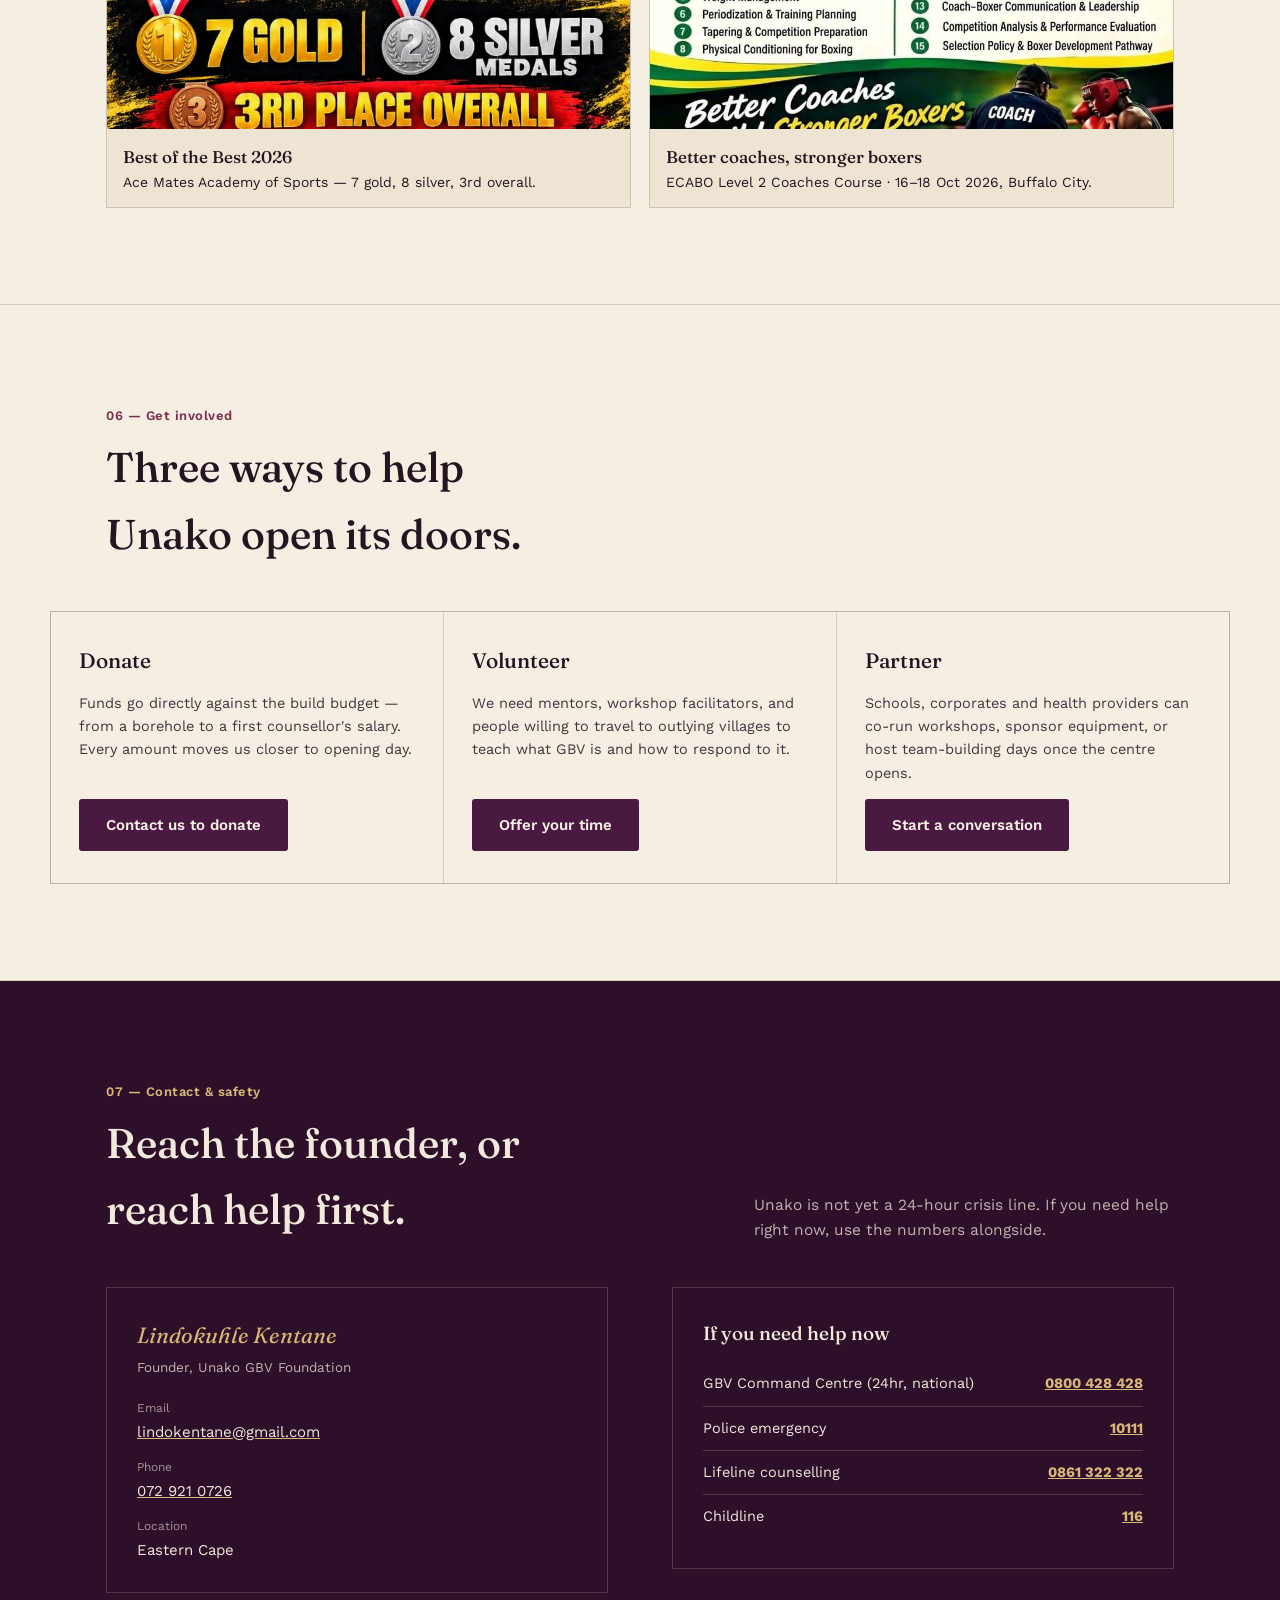
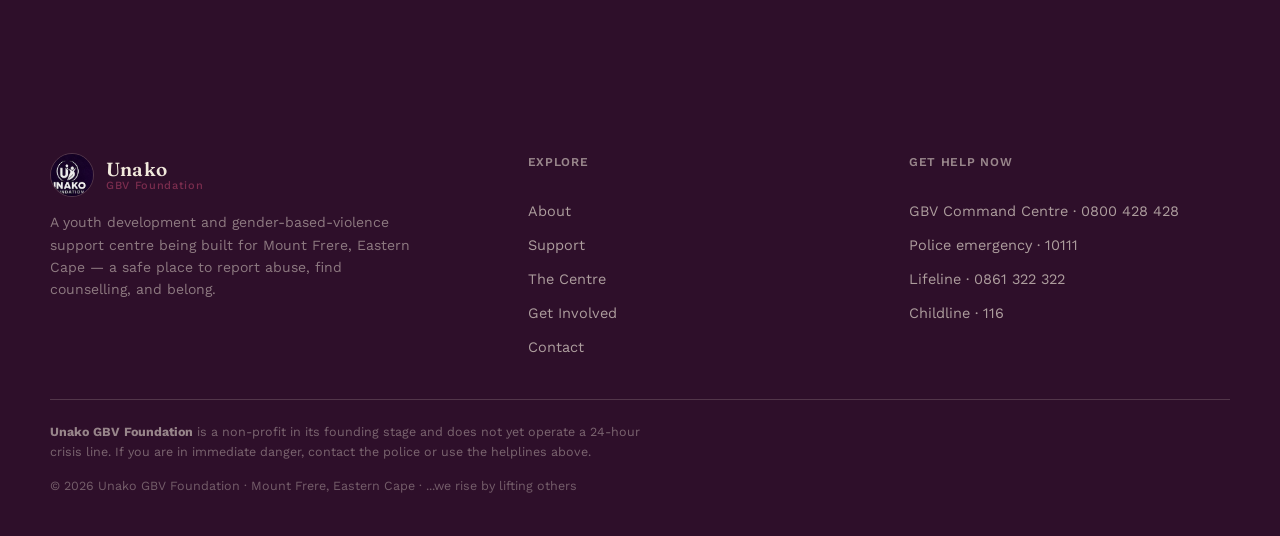
==== commit c8f51cda: "Remove the quick exit button and Esc-twice shortcut Co-Authored-By: Claude Opus 5.5 <noreply@anthrop" ====
--- a/index.html
+++ b/index.html
@@ -19,7 +19,7 @@
 <link rel="preconnect" href="https://fonts.googleapis.com">
 <link rel="preconnect" href="https://fonts.gstatic.com" crossorigin>
 <link href="https://fonts.googleapis.com/css2?family=Fraunces:ital,opsz,wght@0,9..144,300;0,9..144,500;0,9..144,600;1,9..144,500;1,9..144,600&family=Work+Sans:wght@400;500;600;700&display=swap" rel="stylesheet">
-<link rel="stylesheet" href="assets/css/style.css?v=4">
+<link rel="stylesheet" href="assets/css/style.css?v=5">
 </head>
 <body>
 
@@ -325,6 +325,6 @@
 
 <button class="back-to-top" type="button" aria-label="Back to top" onclick="window.scrollTo({top:0,behavior:'smooth'})">&uarr;</button>
 
-<script src="assets/js/main.js?v=3"></script>
+<script src="assets/js/main.js?v=4"></script>
 </body>
 </html>
--- a/assets/css/style.css
+++ b/assets/css/style.css
@@ -720,36 +720,8 @@
 .js .back-to-top { opacity: 0; transform: translateY(12px); pointer-events: none; }
 .js .back-to-top.show { opacity: 1; transform: none; pointer-events: auto; }
 
-/* ---------- Quick exit ---------- */
-.quick-exit {
-  position: fixed;
-  left: 16px;
-  bottom: 20px;
-  z-index: 450;
-  display: inline-flex;
-  align-items: center;
-  gap: 8px;
-  min-height: 44px;
-  padding: 0 16px;
-  border: 1px solid var(--band-rule);
-  border-radius: 999px;
-  background: var(--band-bg);
-  color: var(--band-ink);
-  font-family: var(--font-body);
-  font-weight: 600;
-  font-size: 13.5px;
-  cursor: pointer;
-  box-shadow: 0 4px 14px rgba(0,0,0,0.25);
-  transition: background 0.2s ease, transform 0.2s ease;
-}
-.quick-exit:hover { background: var(--wine); transform: translateY(-2px); }
-.quick-exit span { color: var(--band-accent); font-size: 12px; }
-.exit-hint { display: block; margin-top: 6px; }
 @media (max-width: 600px) {
-  .quick-exit { left: 12px; bottom: 14px; padding: 0 13px; font-size: 12.5px; }
   .back-to-top { right: 12px; bottom: 14px; }
-  .js body { padding-bottom: 68px; background: var(--band-bg); }
-  .js body > main { background: var(--paper); }
 }
 
 /* ---------- Hero stage: ring text, particles, tilting seal ---------- */
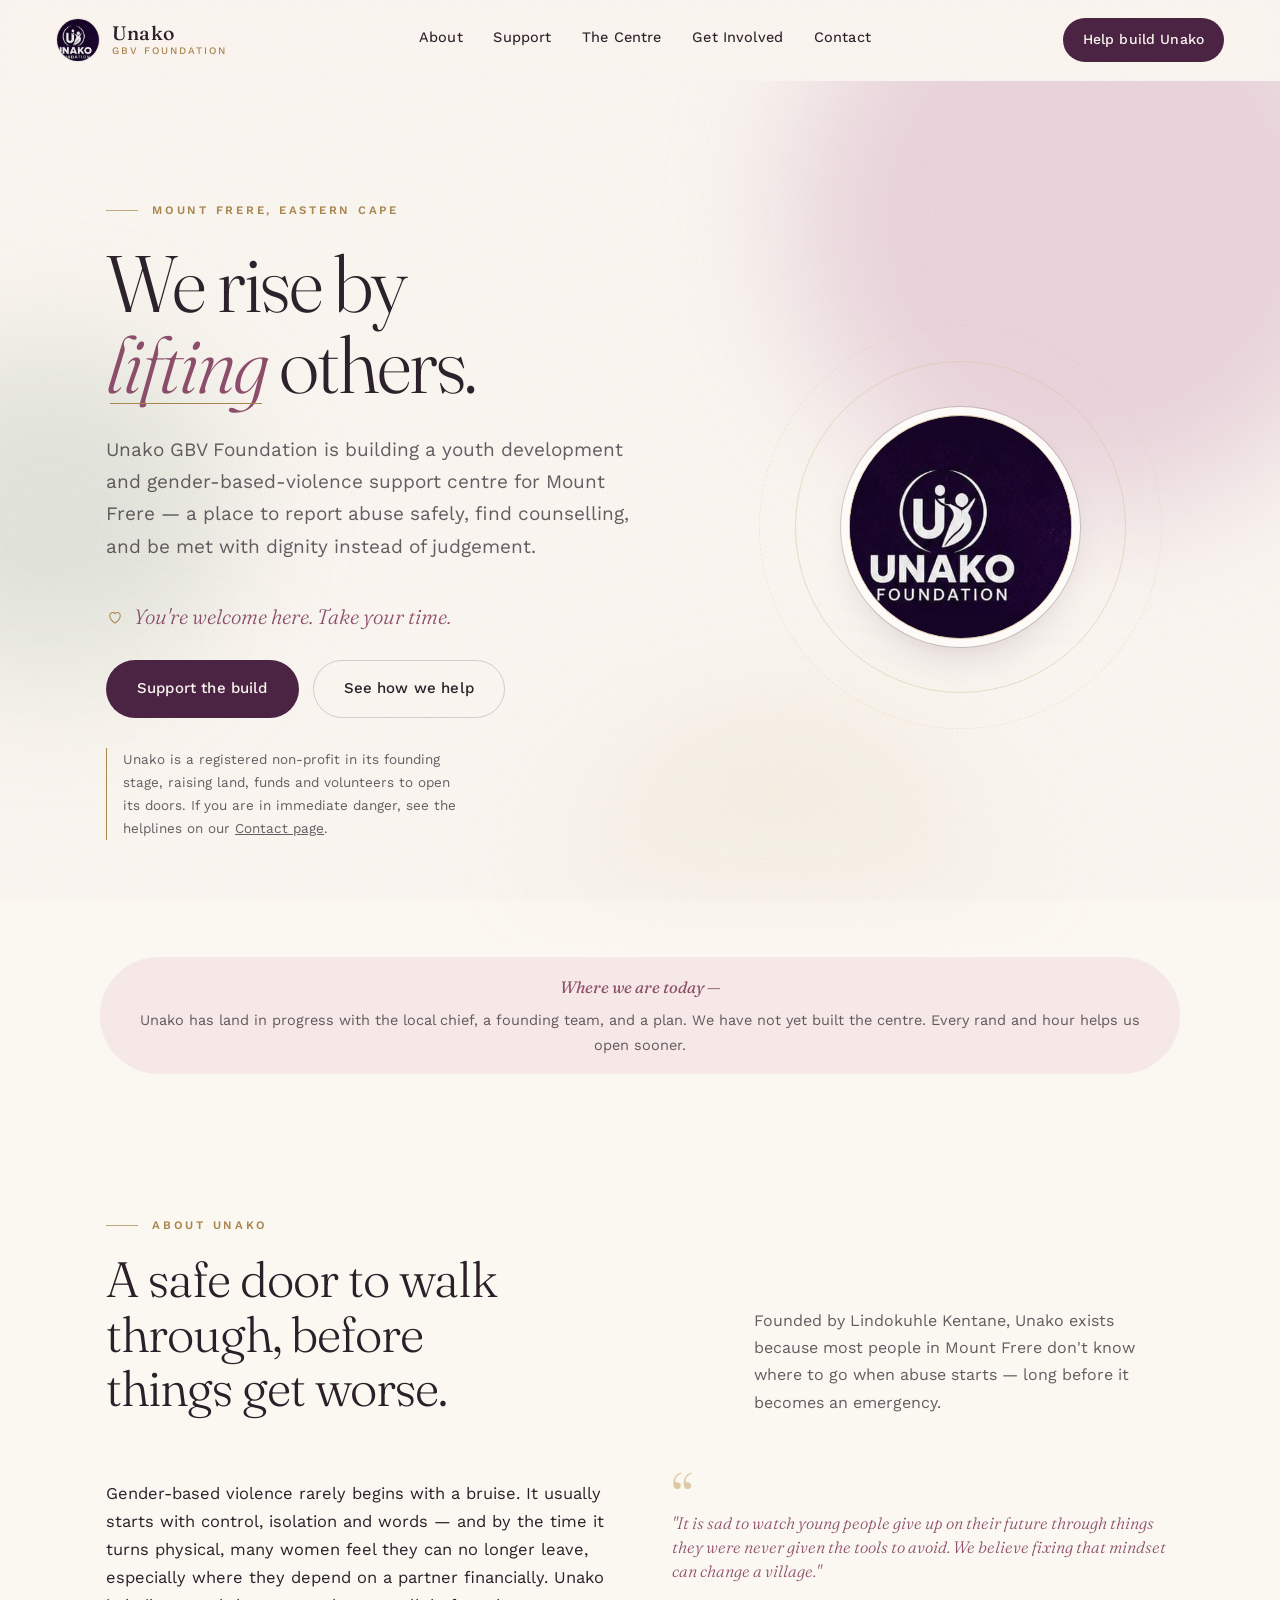
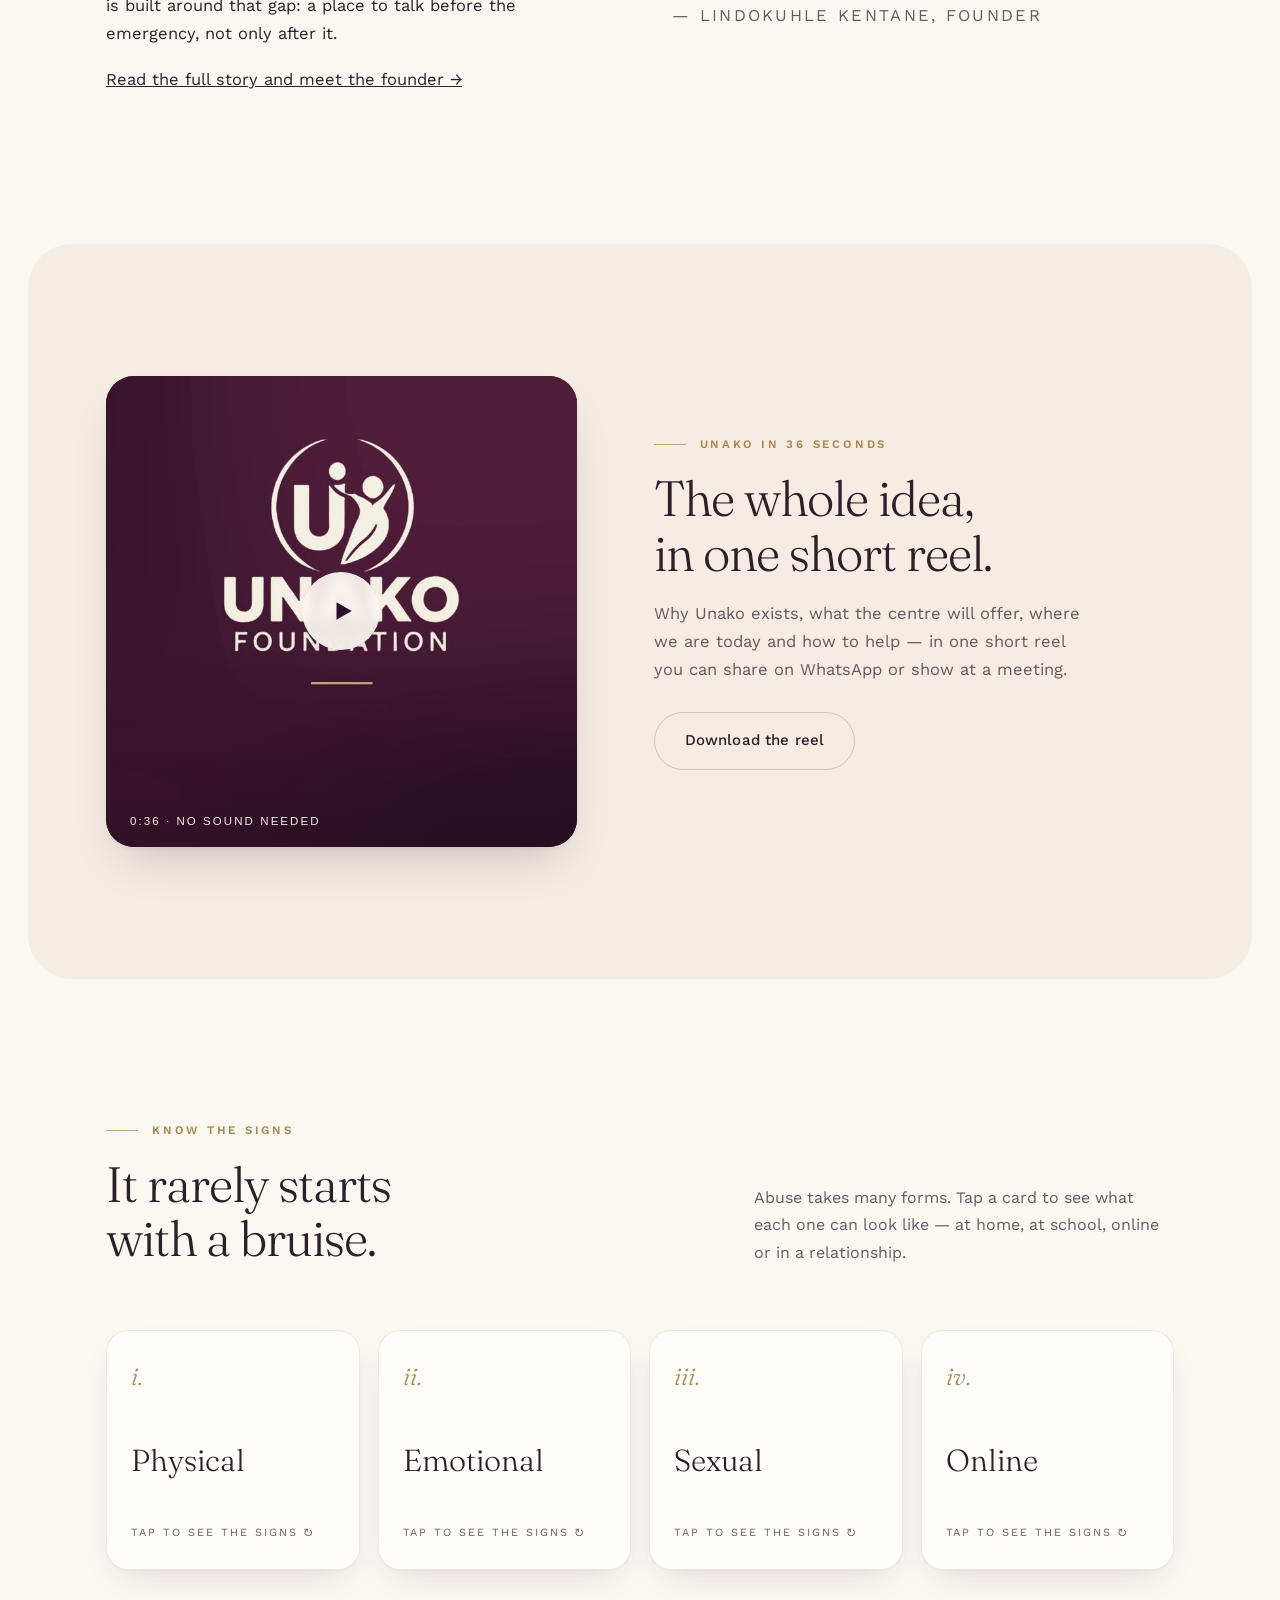
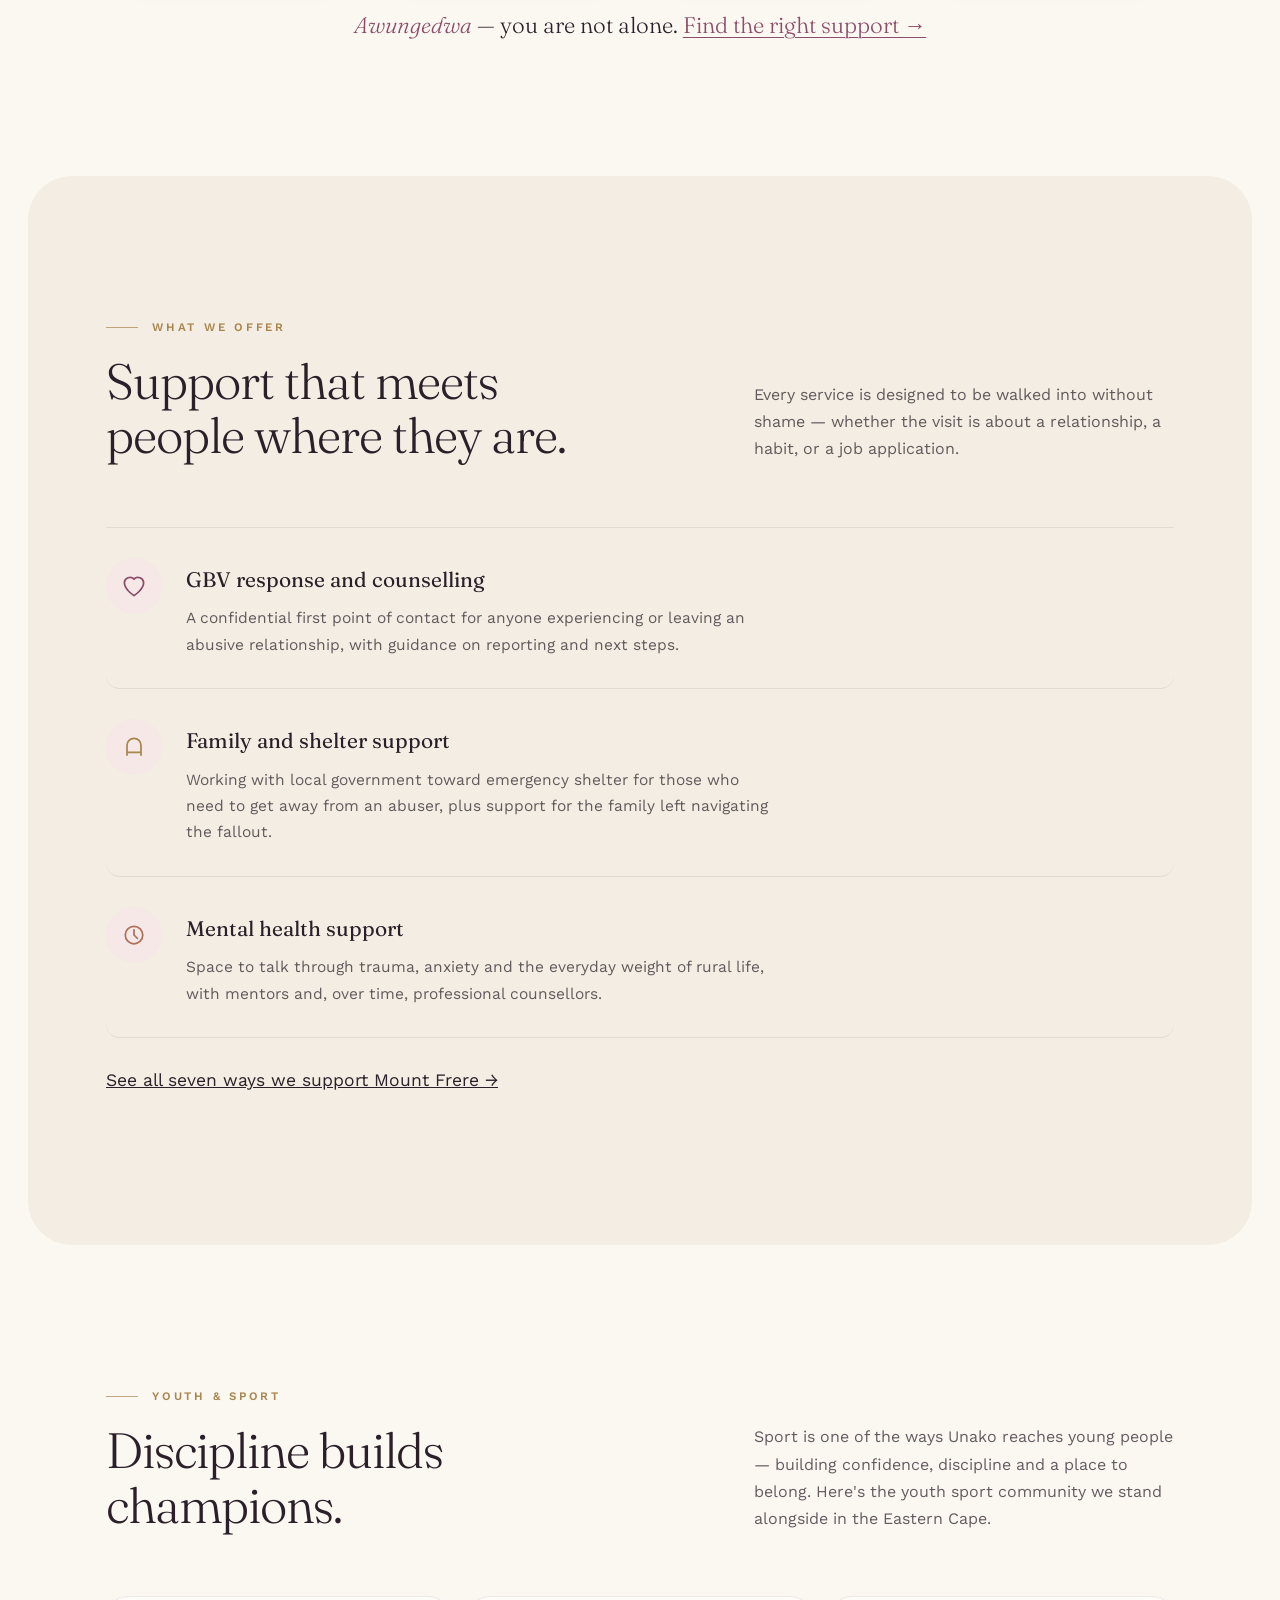
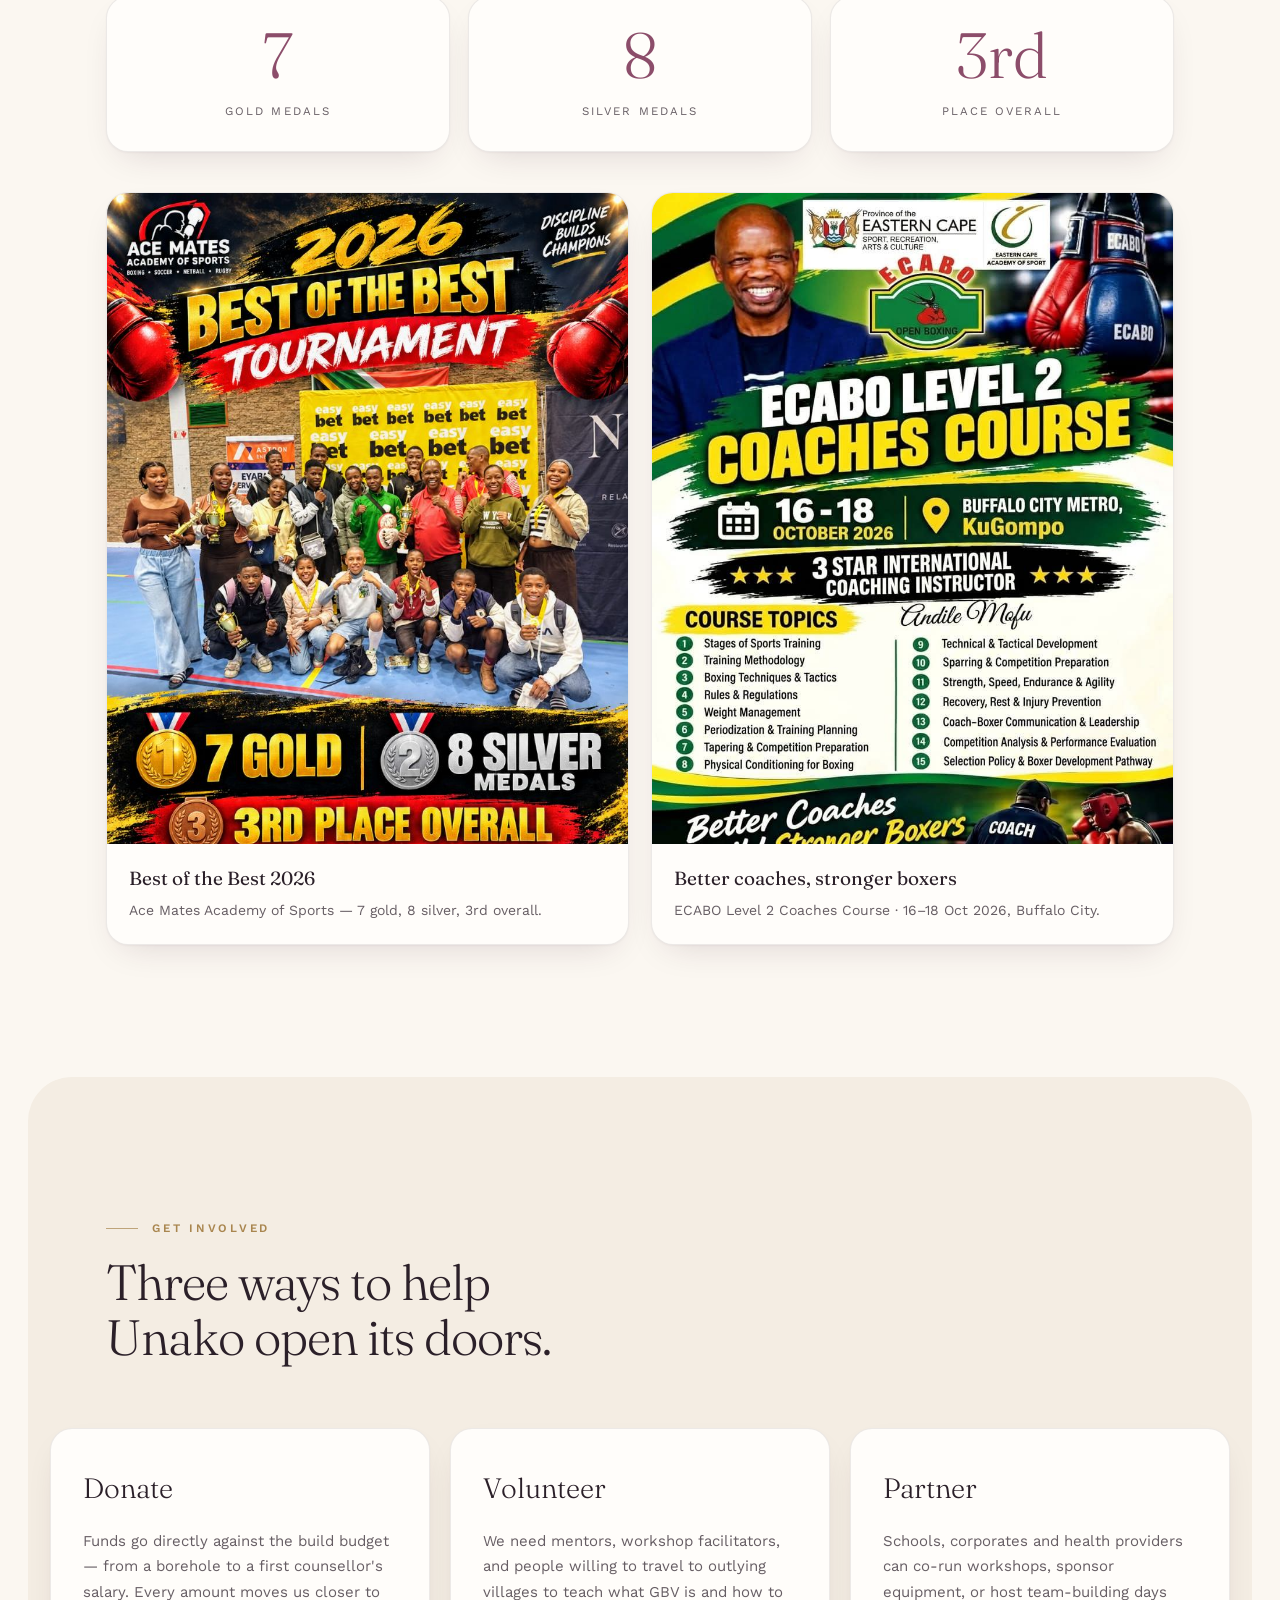
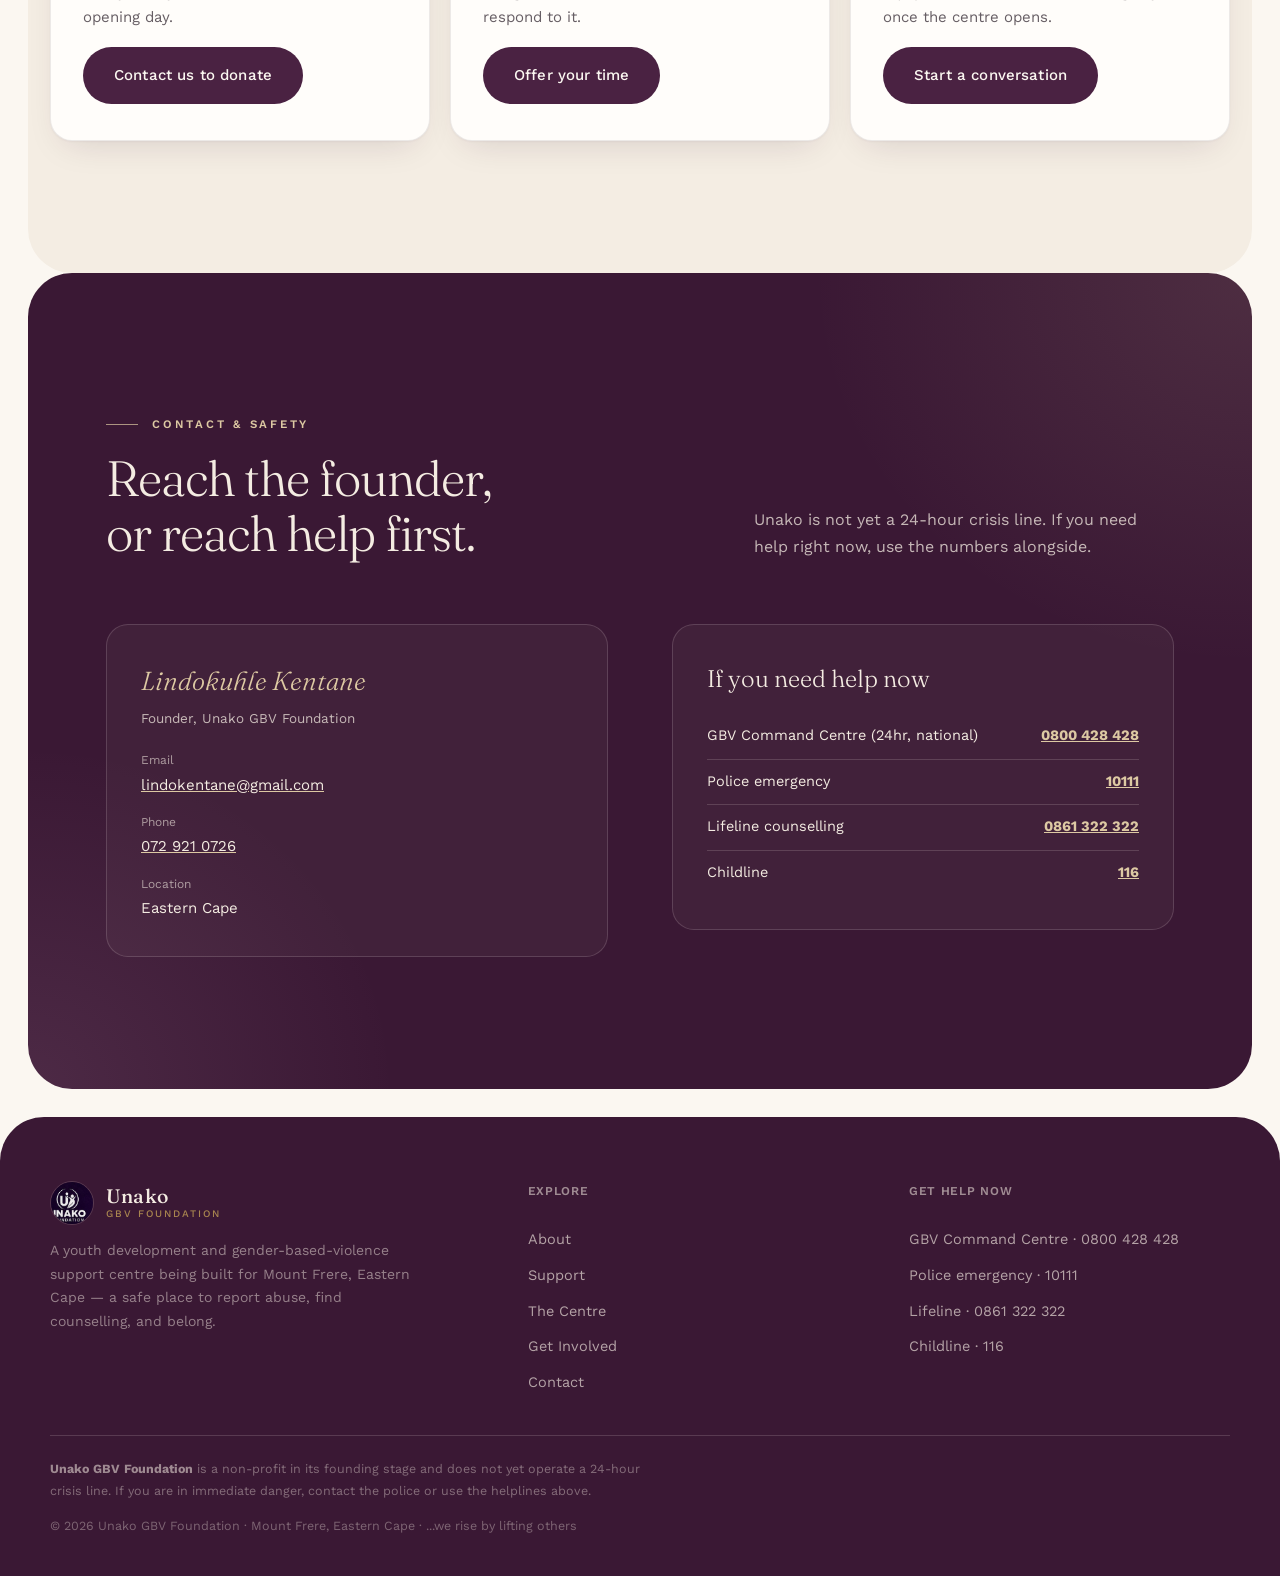
==== commit b0b6d24c: "Calm, elegant redesign with a safe-space feel - Warm ivory / muted plum / champagne palette, lighter" ====
--- a/index.html
+++ b/index.html
@@ -19,7 +19,7 @@
 <link rel="preconnect" href="https://fonts.googleapis.com">
 <link rel="preconnect" href="https://fonts.gstatic.com" crossorigin>
 <link href="https://fonts.googleapis.com/css2?family=Fraunces:ital,opsz,wght@0,9..144,300;0,9..144,500;0,9..144,600;1,9..144,500;1,9..144,600&family=Work+Sans:wght@400;500;600;700&display=swap" rel="stylesheet">
-<link rel="stylesheet" href="assets/css/style.css?v=5">
+<link rel="stylesheet" href="assets/css/style.css?v=6">
 </head>
 <body>
 
@@ -56,11 +56,13 @@
 <main id="main">
 
   <section class="hero">
+    <div class="glow" aria-hidden="true"><span></span><span></span><span></span></div>
     <div class="wrap hero-grid">
       <div>
         <p class="eyebrow-line">Mount Frere, Eastern Cape</p>
         <h1 class="hero-head">We rise by <em>lifting</em> others.</h1>
         <p class="hero-sub">Unako GBV Foundation is building a youth development and gender-based-violence support centre for Mount Frere — a place to report abuse safely, find counselling, and be met with dignity instead of judgement.</p>
+        <p class="hero-welcome"><svg viewBox="0 0 24 24" fill="none" aria-hidden="true"><path d="M12 20s-7-4.4-7-10a4 4 0 017-2.6A4 4 0 0119 10c0 5.6-7 10-7 10z" stroke="currentColor" stroke-width="1.4"/></svg>You're welcome here. Take your time.</p>
         <div class="hero-ctas">
           <a class="btn btn-primary" href="get-involved.html">Support the build</a>
           <a class="btn btn-ghost" href="support.html">See how we help</a>
@@ -69,12 +71,7 @@
       </div>
       <div class="hero-art">
         <div class="hero-stage">
-          <canvas aria-hidden="true"></canvas>
-          <svg class="hero-ring" viewBox="0 0 300 300" aria-hidden="true">
-            <defs><path id="ring-path" d="M150,150 m-128,0 a128,128 0 1,1 256,0 a128,128 0 1,1 -256,0"/></defs>
-            <circle cx="150" cy="150" r="142"/>
-            <text><textPath href="#ring-path">we rise by lifting others · empower · educate · engage ·</textPath></text>
-          </svg>
+          <span class="hero-halo" aria-hidden="true"></span>
           <div class="hero-seal">
             <img src="assets/images/logo.jpg" alt="Unako GBV Foundation emblem">
           </div>
@@ -94,7 +91,7 @@
     <div class="wrap">
       <div class="section-head">
         <div>
-          <span class="section-num">01 — About Unako</span>
+          <span class="section-num">About Unako</span>
           <h2 class="section-title">A safe door to walk through, before things get worse.</h2>
         </div>
         <p class="section-kicker">Founded by Lindokuhle Kentane, Unako exists because most people in Mount Frere don't know where to go when abuse starts — long before it becomes an emergency.</p>
@@ -112,7 +109,7 @@
     </div>
   </section>
 
-  <section id="watch">
+  <section id="watch" class="panel">
     <div class="wrap reel-grid">
       <div class="reel">
         <video preload="none" playsinline poster="assets/media/unako-reel-poster.jpg" aria-label="Unako GBV Foundation introduction reel, 36 seconds, no sound">
@@ -124,7 +121,7 @@
         </button>
       </div>
       <div class="reel-copy">
-        <span class="section-num">02 — Unako in 36 seconds</span>
+        <span class="section-num">Unako in 36 seconds</span>
         <h2 class="section-title">The whole idea, in one short reel.</h2>
         <p>Why Unako exists, what the centre will offer, where we are today and how to help — in one short reel you can share on WhatsApp or show at a meeting.</p>
         <p><a class="btn btn-ghost" href="assets/media/unako-reel.mp4" download>Download the reel</a></p>
@@ -136,7 +133,7 @@
     <div class="wrap">
       <div class="section-head">
         <div>
-          <span class="section-num">03 — Know the signs</span>
+          <span class="section-num">Know the signs</span>
           <h2 class="section-title">It rarely starts with a bruise.</h2>
         </div>
         <p class="section-kicker">Abuse takes many forms. Tap a card to see what each one can look like — at home, at school, online or in a relationship.</p>
@@ -171,11 +168,11 @@
     </div>
   </section>
 
-  <section id="support-preview">
-    <div class="wrap">
-      <div class="section-head">
-        <div>
-          <span class="section-num">04 — What we offer</span>
+  <section id="support-preview" class="panel">
+    <div class="wrap">
+      <div class="section-head">
+        <div>
+          <span class="section-num">What we offer</span>
           <h2 class="section-title">Support that meets people where they are.</h2>
         </div>
         <p class="section-kicker">Every service is designed to be walked into without shame — whether the visit is about a relationship, a habit, or a job application.</p>
@@ -202,7 +199,7 @@
     <div class="wrap">
       <div class="section-head">
         <div>
-          <span class="section-num">05 — Youth &amp; sport</span>
+          <span class="section-num">Youth &amp; sport</span>
           <h2 class="section-title">Discipline builds champions.</h2>
         </div>
         <p class="section-kicker">Sport is one of the ways Unako reaches young people — building confidence, discipline and a place to belong. Here's the youth sport community we stand alongside in the Eastern Cape.</p>
@@ -225,11 +222,11 @@
     </div>
   </section>
 
-  <section id="involve-preview">
-    <div class="wrap">
-      <div class="section-head">
-        <div>
-          <span class="section-num">06 — Get involved</span>
+  <section id="involve-preview" class="panel">
+    <div class="wrap">
+      <div class="section-head">
+        <div>
+          <span class="section-num">Get involved</span>
           <h2 class="section-title">Three ways to help Unako open its doors.</h2>
         </div>
       </div>
@@ -259,7 +256,7 @@
     <div class="wrap">
       <div class="section-head">
         <div>
-          <span class="section-num" style="color:var(--ochre-soft)">07 — Contact &amp; safety</span>
+          <span class="section-num" style="color:var(--ochre-soft)">Contact &amp; safety</span>
           <h2 class="section-title">Reach the founder, or reach help first.</h2>
         </div>
         <p class="section-kicker">Unako is not yet a 24-hour crisis line. If you need help right now, use the numbers alongside.</p>
@@ -325,6 +322,6 @@
 
 <button class="back-to-top" type="button" aria-label="Back to top" onclick="window.scrollTo({top:0,behavior:'smooth'})">&uarr;</button>
 
-<script src="assets/js/main.js?v=4"></script>
+<script src="assets/js/main.js?v=5"></script>
 </body>
 </html>
--- a/assets/css/style.css
+++ b/assets/css/style.css
@@ -1,68 +1,105 @@
+/* Calm, warm palette: warm ivory paper, muted aubergine, dusty rose and champagne gold.
+   The aim is a quiet, safe-feeling space: soft contrast, generous space, slow motion. */
 :root {
-  --ink: #241521;
-  --paper: #F5EFE3;
-  --paper-raised: #EDE4D3;
-  --plum: #4A1942;
-  --plum-deep: #2E0F2A;
-  --wine: #7B2D4E;
-  --ochre: #B9873A;
-  --ochre-soft: #D8B876;
-  --clay: #A6583C;
-  --sage: #5F6E4E;
-  --rule: rgba(36,21,33,0.16);
-  --paper-alpha: rgba(245,239,227,0.9);
-  --focus: #2E7D6B;
+  --ink: #2B2029;
+  --ink-soft: rgba(43,32,41,0.72);
+  --paper: #FBF7F1;
+  --paper-raised: #F4EDE3;
+  --surface: #FFFDFA;
+  --blush: #F5E8E6;
+  --plum: #5A2D50;
+  --plum-deep: #3A1834;
+  --wine: #8C4D6A;
+  --ochre: #A9864F;
+  --ochre-soft: #DDC9A3;
+  --clay: #B0705A;
+  --sage: #7A8B6C;
+  --rule: rgba(43,32,41,0.09);
+  --rule-strong: rgba(43,32,41,0.18);
+  --paper-alpha: rgba(251,247,241,0.78);
+  --focus: #3F8F7E;
+  --btn-bg: #4A2242;
+  --btn-bg-hover: #6B3560;
+  --btn-ink: #FBF7F1;
+  --glow-1: rgba(214,170,196,0.45);
+  --glow-2: rgba(221,201,163,0.45);
+  --glow-3: rgba(168,190,170,0.30);
+  --shadow-soft: 0 1px 2px rgba(58,24,52,0.04), 0 14px 36px -16px rgba(58,24,52,0.18);
+  --shadow-lift: 0 2px 4px rgba(58,24,52,0.05), 0 24px 48px -20px rgba(58,24,52,0.26);
+  --radius: 22px;
+  --radius-sm: 14px;
+  --ease: cubic-bezier(.22,.61,.36,1);
   --font-display: 'Fraunces', serif;
   --font-body: 'Work Sans', sans-serif;
 
-  /* Fixed dark-plum "band" surfaces (exit bar, stage banner, contact,
-     footer) that stay dark with cream text in both light and dark mode —
-     these do not use --plum-deep, which intentionally flips light in dark
-     mode for other uses and would make band text invisible against it. */
-  --band-bg: #2E0F2A;
-  --band-ink: #F1E9DC;
-  --band-ink-soft: rgba(241,233,220,0.75);
-  --band-ink-faint: rgba(241,233,220,0.65);
-  --band-rule: rgba(241,233,220,0.18);
-  --band-accent: #D8B876;
-}
-
-:root:not([data-theme="light"]) {
-  /* light is default already; keep block for structure */
+  /* Fixed dark-plum "band" surfaces (contact panel, footer) that stay dark
+     with cream text in both light and dark mode — these do not use
+     --plum-deep, which intentionally flips light in dark mode for other uses
+     and would make band text invisible against it. */
+  --band-bg: #3A1834;
+  --band-ink: #F4ECE2;
+  --band-ink-soft: rgba(244,236,226,0.78);
+  --band-ink-faint: rgba(244,236,226,0.66);
+  --band-rule: rgba(244,236,226,0.16);
+  --band-accent: #DDC9A3;
 }
 
 @media (prefers-color-scheme: dark) {
   :root:not([data-theme="light"]) {
-    --ink: #F1E9DC;
-    --paper: #1D1219;
-    --paper-raised: #271722;
-    --plum: #C98FBE;
-    --plum-deep: #F1E9DC;
-    --wine: #E4A9C0;
-    --ochre: #E3B96A;
-    --ochre-soft: #C79A3E;
-    --clay: #D98F6E;
-    --sage: #9AB07E;
-    --rule: rgba(241,233,220,0.18);
-    --paper-alpha: rgba(29,18,25,0.88);
-    --focus: #7FD9C4;
+    --ink: #EFE6DC;
+    --ink-soft: rgba(239,230,220,0.72);
+    --paper: #18121A;
+    --paper-raised: #211923;
+    --surface: #251C27;
+    --blush: #2A1E29;
+    --plum: #D3AACB;
+    --plum-deep: #EFE6DC;
+    --wine: #E2B6C8;
+    --ochre: #D8BC88;
+    --ochre-soft: #A88B5C;
+    --clay: #D99A80;
+    --sage: #A7B996;
+    --rule: rgba(239,230,220,0.10);
+    --rule-strong: rgba(239,230,220,0.20);
+    --paper-alpha: rgba(24,18,26,0.78);
+    --focus: #8FD9C6;
+    --btn-bg: #E2B6C8;
+    --btn-bg-hover: #EFCBD9;
+    --btn-ink: #24161F;
+    --glow-1: rgba(140,77,106,0.30);
+    --glow-2: rgba(169,134,79,0.20);
+    --glow-3: rgba(90,120,100,0.18);
+    --shadow-soft: 0 1px 2px rgba(0,0,0,0.25), 0 14px 36px -16px rgba(0,0,0,0.55);
+    --shadow-lift: 0 2px 4px rgba(0,0,0,0.3), 0 24px 48px -20px rgba(0,0,0,0.65);
   }
 }
 
 :root[data-theme="dark"] {
-  --ink: #F1E9DC;
-  --paper: #1D1219;
-  --paper-raised: #271722;
-  --plum: #C98FBE;
-  --plum-deep: #F1E9DC;
-  --wine: #E4A9C0;
-  --ochre: #E3B96A;
-  --ochre-soft: #C79A3E;
-  --clay: #D98F6E;
-  --sage: #9AB07E;
-  --rule: rgba(241,233,220,0.18);
-  --paper-alpha: rgba(29,18,25,0.88);
-  --focus: #7FD9C4;
+  --ink: #EFE6DC;
+  --ink-soft: rgba(239,230,220,0.72);
+  --paper: #18121A;
+  --paper-raised: #211923;
+  --surface: #251C27;
+  --blush: #2A1E29;
+  --plum: #D3AACB;
+  --plum-deep: #EFE6DC;
+  --wine: #E2B6C8;
+  --ochre: #D8BC88;
+  --ochre-soft: #A88B5C;
+  --clay: #D99A80;
+  --sage: #A7B996;
+  --rule: rgba(239,230,220,0.10);
+  --rule-strong: rgba(239,230,220,0.20);
+  --paper-alpha: rgba(24,18,26,0.78);
+  --focus: #8FD9C6;
+  --btn-bg: #E2B6C8;
+  --btn-bg-hover: #EFCBD9;
+  --btn-ink: #24161F;
+  --glow-1: rgba(140,77,106,0.30);
+  --glow-2: rgba(169,134,79,0.20);
+  --glow-3: rgba(90,120,100,0.18);
+  --shadow-soft: 0 1px 2px rgba(0,0,0,0.25), 0 14px 36px -16px rgba(0,0,0,0.55);
+  --shadow-lift: 0 2px 4px rgba(0,0,0,0.3), 0 24px 48px -20px rgba(0,0,0,0.65);
 }
 
 * { box-sizing: border-box; }
@@ -73,9 +110,10 @@
   background: var(--paper);
   color: var(--ink);
   font-family: var(--font-body);
-  font-size: 17px;
-  line-height: 1.6;
+  font-size: 17.5px;
+  line-height: 1.7;
   -webkit-font-smoothing: antialiased;
+  text-rendering: optimizeLegibility;
   overflow-wrap: break-word;
   /* clip, not hidden: hidden makes body a scroll container, which breaks the sticky header */
   overflow-x: clip;
@@ -87,6 +125,20 @@
 }
 
 img, svg { max-width: 100%; }
+
+/* Faint paper grain so large calm areas don't feel flat or clinical */
+body::before {
+  content: "";
+  position: fixed;
+  inset: 0;
+  z-index: 1000;
+  pointer-events: none;
+  opacity: 0.05;
+  background-image: url("data:image/svg+xml,%3Csvg xmlns='http://www.w3.org/2000/svg' width='160' height='160'%3E%3Cfilter id='n'%3E%3CfeTurbulence type='fractalNoise' baseFrequency='0.85' numOctaves='2' stitchTiles='stitch'/%3E%3CfeColorMatrix values='0 0 0 0 0.3 0 0 0 0 0.2 0 0 0 0 0.25 0 0 0 0.9 0'/%3E%3C/filter%3E%3Crect width='100%25' height='100%25' filter='url(%23n)'/%3E%3C/svg%3E");
+}
+
+h1, h2, h3, h4 { font-optical-sizing: auto; text-wrap: balance; }
+p { text-wrap: pretty; }
 
 a { color: inherit; }
 
@@ -123,14 +175,18 @@
   top: 0;
   z-index: 400;
   background: var(--paper-alpha);
-  backdrop-filter: blur(6px);
-  border-bottom: 1px solid var(--rule);
+  backdrop-filter: blur(14px) saturate(1.2);
+  -webkit-backdrop-filter: blur(14px) saturate(1.2);
+  border-bottom: 1px solid transparent;
+  transition: border-color 0.4s var(--ease), box-shadow 0.4s var(--ease);
 }
 .nav-row {
   display: flex;
   align-items: center;
   justify-content: space-between;
-  padding: 14px clamp(20px, 5vw, 56px);
+  max-width: 1280px;
+  margin: 0 auto;
+  padding: 18px clamp(20px, 5vw, 56px);
   gap: 20px;
 }
 .brand {
@@ -148,8 +204,8 @@
 }
 .brand-word {
   font-family: var(--font-display);
-  font-weight: 600;
-  font-size: 19px;
+  font-weight: 500;
+  font-size: 19.5px;
   line-height: 1.05;
   letter-spacing: 0.01em;
 }
@@ -157,30 +213,35 @@
   display: block;
   font-family: var(--font-body);
   font-weight: 500;
-  font-size: 11px;
-  letter-spacing: 0.06em;
-  color: var(--wine);
+  font-size: 10px;
+  letter-spacing: 0.2em;
+  text-transform: uppercase;
+  color: var(--ochre);
+  margin-top: 3px;
 }
 nav.links {
   display: flex;
-  gap: clamp(14px, 2vw, 26px);
+  gap: clamp(16px, 2.4vw, 34px);
   font-size: 14.5px;
-  font-weight: 500;
+  font-weight: 450;
+  letter-spacing: 0.01em;
 }
 nav.links a { text-decoration: none; border-bottom: 1px solid transparent; padding-bottom: 2px; }
 nav.links a:hover { border-color: var(--ochre); }
 nav.links a[aria-current="page"] { border-color: var(--wine); color: var(--wine); }
 .nav-cta {
-  background: var(--wine);
-  color: #fff;
-  padding: 9px 18px;
-  border-radius: 3px;
+  background: var(--btn-bg);
+  color: var(--btn-ink);
+  padding: 10px 20px;
+  border-radius: 999px;
   text-decoration: none;
-  font-weight: 600;
+  font-weight: 500;
   font-size: 14px;
+  letter-spacing: 0.01em;
   white-space: nowrap;
-}
-.nav-cta:hover { background: var(--plum); }
+  transition: background 0.4s var(--ease), box-shadow 0.4s var(--ease);
+}
+.nav-cta:hover { background: var(--btn-bg-hover); box-shadow: var(--shadow-soft); }
 
 .menu-toggle {
   display: none;
@@ -190,8 +251,8 @@
   width: 42px;
   height: 42px;
   background: none;
-  border: 1px solid var(--rule);
-  border-radius: 3px;
+  border: 1px solid var(--rule-strong);
+  border-radius: 999px;
   padding: 0;
   color: var(--ink);
   cursor: pointer;
@@ -214,7 +275,7 @@
   font-weight: 500;
 }
 .mobile-nav a[aria-current="page"] { color: var(--wine); }
-.mobile-nav a.nav-cta { border: none; text-align: center; margin-top: 10px; padding: 11px 18px; }
+.mobile-nav a.nav-cta { border: none; text-align: center; margin-top: 14px; padding: 13px 18px; }
 header.site.nav-open .mobile-nav { display: flex; }
 
 @media (max-width: 820px) {
@@ -238,37 +299,44 @@
 
 /* ---------- Page hero (interior pages) ---------- */
 .page-hero {
-  padding: clamp(40px, 7vw, 64px) 0 clamp(32px, 5vw, 48px);
-  border-bottom: 1px solid var(--rule);
-}
+  position: relative;
+  overflow: hidden;
+  padding: clamp(56px, 9vw, 104px) 0 clamp(40px, 6vw, 64px);
+  border-bottom: none;
+}
+.page-hero .wrap { position: relative; }
 .page-hero .eyebrow-line { margin-bottom: 14px; }
 .page-hero h1 {
   font-family: var(--font-display);
-  font-weight: 500;
-  font-size: clamp(2.1rem, 4.4vw, 3.1rem);
-  line-height: 1.08;
-  margin: 0 0 18px;
+  font-weight: 300;
+  font-size: clamp(2.4rem, 5vw, 3.6rem);
+  line-height: 1.06;
+  letter-spacing: -0.02em;
+  margin: 0 0 22px;
   max-width: 18ch;
 }
 .page-hero p.lede {
   font-size: clamp(15.5px, 1.4vw, 17.5px);
-  max-width: 58ch;
-  opacity: 0.85;
+  max-width: 56ch;
+  color: var(--ink-soft);
   margin: 0;
 }
 .breadcrumb {
-  font-size: 13px;
-  opacity: 0.7;
-  margin: 0 0 16px;
+  font-size: 12px;
+  letter-spacing: 0.14em;
+  text-transform: uppercase;
+  color: var(--ink-soft);
+  margin: 0 0 22px;
 }
 .breadcrumb a { text-decoration: underline; text-decoration-color: var(--rule); }
 
 /* ---------- Hero (home) ---------- */
 .hero {
-  padding: clamp(48px, 9vw, 96px) 0 clamp(40px, 7vw, 72px);
+  padding: clamp(56px, 10vw, 120px) 0 clamp(56px, 9vw, 104px);
   position: relative;
   overflow: hidden;
 }
+.hero > .wrap { position: relative; }
 .hero-grid {
   display: grid;
   grid-template-columns: 1.15fr 0.85fr;
@@ -280,56 +348,74 @@
   .hero-art { order: -1; max-width: 320px; margin: 0 auto; }
 }
 .eyebrow-line {
-  font-family: var(--font-display);
-  font-style: italic;
-  font-size: 17px;
-  color: var(--wine);
-  margin: 0 0 18px;
-}
+  font-family: var(--font-body);
+  font-size: 11.5px;
+  font-weight: 600;
+  letter-spacing: 0.24em;
+  text-transform: uppercase;
+  color: var(--ochre);
+  margin: 0 0 22px;
+  display: flex;
+  align-items: center;
+  gap: 14px;
+}
+.eyebrow-line::before { content: ""; width: 32px; height: 1px; background: currentColor; opacity: 0.7; }
 h1.hero-head {
   font-family: var(--font-display);
-  font-weight: 500;
-  font-size: clamp(2.5rem, 5.4vw, 4rem);
-  line-height: 1.05;
-  margin: 0 0 22px;
-  letter-spacing: -0.01em;
-  max-width: 14ch;
+  font-weight: 300;
+  font-size: clamp(2.9rem, 6.4vw, 5rem);
+  line-height: 1.02;
+  margin: 0 0 28px;
+  letter-spacing: -0.025em;
+  max-width: 13ch;
 }
 h1.hero-head em {
   font-style: italic;
   color: var(--wine);
-  font-weight: 500;
+  font-weight: 300;
 }
 .hero-sub {
-  font-size: clamp(16px, 1.6vw, 18.5px);
-  max-width: 46ch;
-  color: var(--ink);
-  opacity: 0.88;
-  margin: 0 0 30px;
-}
-.hero-ctas { display: flex; flex-wrap: wrap; gap: 14px; margin-bottom: 26px; }
+  font-size: clamp(16.5px, 1.6vw, 19px);
+  max-width: 44ch;
+  color: var(--ink-soft);
+  margin: 0 0 36px;
+}
+.hero-ctas { display: flex; flex-wrap: wrap; gap: 14px; margin-bottom: 30px; }
+.hero-welcome {
+  font-family: var(--font-display);
+  font-style: italic;
+  font-weight: 300;
+  font-size: clamp(1.1rem, 1.8vw, 1.3rem);
+  color: var(--wine);
+  margin: 0 0 26px;
+  display: flex;
+  align-items: center;
+  gap: 10px;
+}
+.hero-welcome svg { width: 18px; height: 18px; flex: none; color: var(--ochre); }
 .btn {
   display: inline-block;
   text-decoration: none;
-  font-weight: 600;
+  font-weight: 500;
   font-size: 15px;
-  padding: 13px 26px;
-  border-radius: 3px;
-  border: 1.5px solid transparent;
+  letter-spacing: 0.01em;
+  padding: 15px 30px;
+  border-radius: 999px;
+  border: 1px solid transparent;
   cursor: pointer;
   font-family: var(--font-body);
 }
-.btn-primary { background: var(--plum); color: #F5EFE3; }
-.btn-primary:hover { background: var(--wine); }
-.btn-ghost { background: transparent; border-color: var(--ink); color: var(--ink); }
-.btn-ghost:hover { background: var(--ink); color: var(--paper); }
+.btn-primary { background: var(--btn-bg); color: var(--btn-ink); }
+.btn-primary:hover { background: var(--btn-bg-hover); }
+.btn-ghost { background: transparent; border-color: var(--rule-strong); color: var(--ink); }
+.btn-ghost:hover { background: var(--surface); border-color: var(--ochre); }
 
 .hero-note {
   font-size: 13.5px;
-  border-left: 3px solid var(--ochre);
-  padding-left: 12px;
-  max-width: 42ch;
-  opacity: 0.85;
+  border-left: 1px solid var(--ochre);
+  padding-left: 16px;
+  max-width: 44ch;
+  color: var(--ink-soft);
 }
 
 .hero-art { position: relative; }
@@ -346,49 +432,70 @@
 
 /* ---------- Stage banner ---------- */
 .stage-banner {
-  background: var(--band-bg);
-  color: var(--band-ink);
-  padding: 16px clamp(20px, 5vw, 56px);
+  padding: 0 clamp(12px, 3vw, 32px);
 }
 .stage-banner .wrap {
   display: flex;
   align-items: baseline;
-  gap: 14px;
+  justify-content: center;
+  gap: 8px 14px;
   flex-wrap: wrap;
   font-size: 14.5px;
-}
-.stage-banner strong { color: var(--band-accent); font-family: var(--font-display); font-style: italic; font-weight: 500; font-size: 16px; }
+  text-align: center;
+  background: var(--blush);
+  color: var(--ink);
+  border-radius: 999px;
+  padding: 16px clamp(22px, 4vw, 40px);
+  max-width: 1080px;
+}
+.stage-banner span { color: var(--ink-soft); }
+.stage-banner strong { color: var(--wine); font-family: var(--font-display); font-style: italic; font-weight: 400; font-size: 16.5px; }
+@media (max-width: 640px) { .stage-banner .wrap { border-radius: var(--radius); } }
 
 /* ---------- Section basics ---------- */
-section { padding: clamp(56px, 9vw, 96px) 0; border-bottom: 1px solid var(--rule); }
+section { padding: clamp(72px, 11vw, 132px) 0; border-bottom: none; }
 section:last-of-type { border-bottom: none; }
 .section-head {
   display: flex;
   justify-content: space-between;
   align-items: flex-end;
-  gap: 24px;
-  margin-bottom: 44px;
+  gap: 24px 48px;
+  margin-bottom: clamp(40px, 6vw, 64px);
   flex-wrap: wrap;
 }
 .section-num {
   font-family: var(--font-body);
-  font-size: 13px;
-  color: var(--wine);
+  font-size: 11.5px;
+  color: var(--ochre);
   font-weight: 600;
-  letter-spacing: 0.04em;
-}
+  letter-spacing: 0.24em;
+  text-transform: uppercase;
+  display: inline-flex;
+  align-items: center;
+  gap: 14px;
+}
+.section-num::before { content: ""; width: 32px; height: 1px; background: currentColor; opacity: 0.7; }
 h2.section-title {
   font-family: var(--font-display);
-  font-weight: 500;
-  font-size: clamp(1.9rem, 3.6vw, 2.6rem);
-  margin: 6px 0 0;
+  font-weight: 300;
+  font-size: clamp(2.1rem, 4.2vw, 3.1rem);
+  line-height: 1.1;
+  letter-spacing: -0.02em;
+  margin: 16px 0 0;
   max-width: 18ch;
 }
 .section-kicker {
   max-width: 42ch;
-  font-size: 15.5px;
-  opacity: 0.82;
+  font-size: 16px;
+  color: var(--ink-soft);
   margin: 0;
+}
+
+/* Soft tinted panels that float inside the page (used for alternating sections) */
+section.panel {
+  margin: 0 clamp(10px, 2.4vw, 28px);
+  background: var(--paper-raised);
+  border-radius: clamp(26px, 4vw, 44px);
 }
 
 /* ---------- About ---------- */
@@ -398,59 +505,81 @@
   gap: clamp(30px, 5vw, 70px);
 }
 @media (max-width: 800px) { .about-grid { grid-template-columns: 1fr; } }
-.about-grid p { margin: 0 0 16px; font-size: 16px; }
+.about-grid p { margin: 0 0 18px; font-size: 16.5px; }
 .pull-quote {
+  position: relative;
   font-family: var(--font-display);
   font-style: italic;
-  font-size: clamp(1.3rem, 2.2vw, 1.6rem);
-  line-height: 1.4;
+  font-weight: 300;
+  font-size: clamp(1.4rem, 2.4vw, 1.8rem);
+  line-height: 1.45;
   color: var(--wine);
-  border-left: 3px solid var(--ochre);
-  padding-left: 20px;
+  border-left: none;
+  padding-left: 0;
   margin: 0 0 28px;
 }
-.signoff { font-size: 14px; opacity: 0.75; margin-top: 24px; }
+.pull-quote::before {
+  content: "\201C";
+  display: block;
+  font-size: 4.5rem;
+  line-height: 0.6;
+  height: 0.45em;
+  color: var(--ochre-soft);
+  font-style: normal;
+}
+.signoff { font-size: 12.5px; letter-spacing: 0.14em; text-transform: uppercase; color: var(--ink-soft); margin-top: 24px; }
 
 /* ---------- Support list (directory style, not cards) ---------- */
 .support-list { border-top: 1px solid var(--rule); }
 .support-item {
   display: grid;
   grid-template-columns: 56px 1fr;
-  gap: 22px;
-  padding: 26px 0;
+  gap: 24px;
+  padding: 30px 0;
   border-bottom: 1px solid var(--rule);
   align-items: flex-start;
-}
-.support-item svg { width: 32px; height: 32px; }
+  border-radius: var(--radius-sm);
+}
+.support-item svg {
+  width: 56px; height: 56px;
+  padding: 14px;
+  border-radius: 50%;
+  background: var(--blush);
+}
 .support-item h3 {
   font-family: var(--font-display);
-  font-weight: 500;
-  font-size: 20px;
-  margin: 0 0 6px;
-}
-.support-item p { margin: 0; font-size: 15px; opacity: 0.85; max-width: 60ch; }
+  font-weight: 400;
+  font-size: 21px;
+  margin: 4px 0 8px;
+}
+.support-item p { margin: 0; font-size: 15.5px; color: var(--ink-soft); max-width: 60ch; }
 
 /* ---------- Timeline (real sequence -> numbered) ---------- */
 .timeline {
   display: grid;
   grid-template-columns: repeat(4, 1fr);
-  gap: 2px;
-  background: var(--rule);
-  border: 1px solid var(--rule);
+  gap: 18px;
 }
 @media (max-width: 900px) { .timeline { grid-template-columns: repeat(2, 1fr); } }
 @media (max-width: 560px) { .timeline { grid-template-columns: 1fr; } }
-.tl-step { background: var(--paper); padding: 26px 22px; }
+.tl-step {
+  background: var(--surface);
+  padding: 30px 26px;
+  border-radius: var(--radius);
+  border: 1px solid var(--rule);
+  box-shadow: var(--shadow-soft);
+}
 .tl-step .tl-n {
   font-family: var(--font-display);
   font-style: italic;
-  font-size: 26px;
+  font-weight: 300;
+  font-size: 30px;
   color: var(--ochre);
   display: block;
-  margin-bottom: 10px;
-}
-.tl-step h4 { margin: 0 0 8px; font-size: 16.5px; font-family: var(--font-body); font-weight: 600; }
-.tl-step p { margin: 0; font-size: 14px; opacity: 0.82; }
+  margin-bottom: 14px;
+}
+.tl-step h4 { margin: 0 0 10px; font-size: 19px; font-family: var(--font-display); font-weight: 400; }
+.tl-step p { margin: 0; font-size: 14.5px; color: var(--ink-soft); }
 
 /* ---------- Wishlist ---------- */
 .wishlist-groups {
@@ -463,26 +592,26 @@
 .wishlist-group h4 {
   font-family: var(--font-display);
   font-style: italic;
-  font-weight: 500;
-  font-size: 18px;
+  font-weight: 400;
+  font-size: 20px;
   color: var(--wine);
   margin: 0 0 14px;
   border-bottom: 1px solid var(--rule);
-  padding-bottom: 10px;
+  padding-bottom: 12px;
 }
 .wishlist-group ul { list-style: none; margin: 0; padding: 0; }
 .wishlist-group li {
-  font-size: 14.5px;
-  padding: 7px 0 7px 20px;
+  font-size: 15px;
+  padding: 8px 0 8px 22px;
   position: relative;
-  opacity: 0.9;
+  color: var(--ink-soft);
 }
 .wishlist-group li::before {
   content: "";
   position: absolute;
   left: 0; top: 14px;
-  width: 7px; height: 7px;
-  background: var(--ochre);
+  width: 6px; height: 6px;
+  background: var(--ochre-soft);
   border-radius: 50%;
 }
 
@@ -495,11 +624,12 @@
 @media (max-width: 860px) { .who-grid { grid-template-columns: 1fr; } }
 .chip-cloud { display: flex; flex-wrap: wrap; gap: 10px; }
 .chip {
-  border: 1px solid var(--rule);
-  border-radius: 3px;
-  padding: 8px 14px;
+  border: 1px solid var(--rule-strong);
+  border-radius: 999px;
+  padding: 9px 18px;
   font-size: 13.5px;
-  font-weight: 500;
+  font-weight: 450;
+  background: var(--surface);
 }
 .role-list { margin: 0; padding: 0; list-style: none; }
 .role-list li { padding: 16px 0; border-top: 1px solid var(--rule); }
@@ -511,25 +641,26 @@
 .involve-grid {
   display: grid;
   grid-template-columns: repeat(3, 1fr);
-  gap: 1px;
-  background: var(--rule);
-  border: 1px solid var(--rule);
+  gap: 20px;
 }
 @media (max-width: 860px) { .involve-grid { grid-template-columns: 1fr; } }
 .involve-card {
-  background: var(--paper);
-  padding: 32px 28px;
+  background: var(--surface);
+  padding: 36px 32px;
   display: flex;
   flex-direction: column;
-  gap: 14px;
+  gap: 16px;
+  border-radius: var(--radius);
+  border: 1px solid var(--rule);
+  box-shadow: var(--shadow-soft);
 }
 .involve-card h3 {
   font-family: var(--font-display);
-  font-weight: 500;
-  font-size: 21px;
+  font-weight: 300;
+  font-size: 28px;
   margin: 0;
 }
-.involve-card p { margin: 0; font-size: 14.5px; opacity: 0.85; flex-grow: 1; }
+.involve-card p { margin: 0; font-size: 15px; color: var(--ink-soft); flex-grow: 1; }
 .involve-card a.btn { align-self: flex-start; }
 
 /* ---------- Budget table (What the centre needs to fund) ---------- */
@@ -551,9 +682,14 @@
 
 /* ---------- Contact / founder ---------- */
 .contact-wrap {
-  background: var(--band-bg);
+  background-color: var(--band-bg);
+  background-image: radial-gradient(ellipse 60% 80% at 100% 0%, rgba(221,201,163,0.12), transparent 60%),
+                    radial-gradient(ellipse 50% 70% at 0% 100%, rgba(214,170,196,0.12), transparent 60%);
   color: var(--band-ink);
-}
+  margin: 0 clamp(10px, 2.4vw, 28px) clamp(10px, 2.4vw, 28px);
+  border-radius: clamp(26px, 4vw, 44px);
+}
+.contact-wrap .section-num { color: var(--band-accent) !important; }
 .contact-grid {
   display: grid;
   grid-template-columns: 1fr 1fr;
@@ -565,9 +701,11 @@
 .contact-wrap .section-kicker { color: var(--band-ink); opacity: 0.75; }
 .founder-card {
   border: 1px solid var(--band-rule);
-  padding: 30px;
-}
-.founder-card p.name { font-family: var(--font-display); font-style: italic; font-size: 22px; margin: 0 0 4px; color: var(--band-accent); }
+  background: rgba(244,236,226,0.04);
+  border-radius: var(--radius);
+  padding: 34px;
+}
+.founder-card p.name { font-family: var(--font-display); font-style: italic; font-weight: 300; font-size: 26px; margin: 0 0 4px; color: var(--band-accent); }
 .founder-card p.role { margin: 0 0 20px; font-size: 13.5px; opacity: 0.75; }
 .founder-card dl { margin: 0; }
 .founder-card dt { font-size: 12px; text-transform: none; opacity: 0.6; margin-top: 14px; }
@@ -576,10 +714,12 @@
 
 .safety-box {
   border: 1px solid var(--band-rule);
-  padding: 30px;
+  background: rgba(244,236,226,0.04);
+  border-radius: var(--radius);
+  padding: 34px;
   font-size: 14.5px;
 }
-.safety-box h3 { font-family: var(--font-display); font-weight: 500; font-size: 19px; margin: 0 0 14px; }
+.safety-box h3 { font-family: var(--font-display); font-weight: 300; font-size: 24px; margin: 0 0 14px; }
 .safety-box ul { margin: 0; padding: 0; list-style: none; }
 .safety-box li { padding: 10px 0; border-top: 1px solid var(--band-rule); display: flex; justify-content: space-between; gap: 12px; }
 .safety-box li:first-child { border-top: none; }
@@ -590,6 +730,7 @@
   color: var(--band-ink-faint);
   font-size: 14.5px;
   padding: 0;
+  border-radius: clamp(26px, 4vw, 44px) clamp(26px, 4vw, 44px) 0 0;
 }
 footer.site a { color: inherit; text-decoration: none; }
 footer.site a:hover { text-decoration: underline; }
@@ -634,20 +775,20 @@
   width: 44px;
   height: 44px;
   border-radius: 50%;
-  background: var(--band-accent);
-  color: #241521;
-  border: none;
-  font-size: 18px;
+  background: var(--surface);
+  color: var(--ink);
+  border: 1px solid var(--rule-strong);
+  font-size: 17px;
   line-height: 1;
   cursor: pointer;
-  box-shadow: 0 4px 14px rgba(0,0,0,0.25);
+  box-shadow: var(--shadow-soft);
   z-index: 300;
 }
-.back-to-top:hover { background: var(--ochre); }
+.back-to-top:hover { border-color: var(--ochre); }
 
 /* ---------- Simple content pages (404 etc) ---------- */
 .simple-page { padding: clamp(64px, 10vw, 110px) 0; text-align: center; }
-.simple-page h1 { font-family: var(--font-display); font-weight: 500; font-size: clamp(2.2rem, 5vw, 3.2rem); margin: 0 0 16px; }
+.simple-page h1 { font-family: var(--font-display); font-weight: 300; font-size: clamp(2.2rem, 5vw, 3.2rem); margin: 0 0 16px; }
 .simple-page p { max-width: 46ch; margin: 0 auto 28px; opacity: 0.85; }
 
 ::selection { background: var(--ochre-soft); color: var(--plum-deep); }
@@ -655,164 +796,231 @@
 /* =========================================================
    Interactive layer
    Everything below is progressive: without JS (no .js class
-   on <html>) content stays visible and static.
+   on <html>) content stays visible and static. Motion is slow
+   and eased, never springy, so the site feels calm.
    ========================================================= */
 
-/* ---------- Scroll progress + shrinking header ---------- */
+/* ---------- Scroll progress + header ---------- */
 .scroll-progress {
   position: fixed;
   top: 0; left: 0; right: 0;
-  height: 3px;
-  background: linear-gradient(90deg, var(--wine), var(--ochre));
+  height: 2px;
+  background: linear-gradient(90deg, var(--ochre-soft), var(--wine));
   transform-origin: 0 50%;
   transform: scaleX(0);
   z-index: 500;
   pointer-events: none;
-}
-.nav-row, .brand-mark { transition: padding 0.25s ease, width 0.25s ease, height 0.25s ease; }
-header.site.scrolled { box-shadow: 0 6px 20px rgba(36,21,33,0.08); }
-header.site.scrolled .nav-row { padding-top: 8px; padding-bottom: 8px; }
-header.site.scrolled .brand-mark { width: 36px; height: 36px; }
-nav.links a { position: relative; border-bottom: none; }
+  opacity: 0.8;
+}
+.nav-row, .brand-mark { transition: padding 0.5s var(--ease), width 0.5s var(--ease), height 0.5s var(--ease); }
+header.site.scrolled { border-bottom-color: var(--rule); box-shadow: 0 10px 30px -20px rgba(58,24,52,0.25); }
+header.site.scrolled .nav-row { padding-top: 10px; padding-bottom: 10px; }
+header.site.scrolled .brand-mark { width: 38px; height: 38px; }
+nav.links a { position: relative; border-bottom: none; padding-bottom: 4px; }
 nav.links a::after {
   content: "";
-  position: absolute; left: 0; right: 0; bottom: -2px;
-  height: 1.5px;
+  position: absolute; left: 0; right: 0; bottom: -1px;
+  height: 1px;
   background: var(--ochre);
   transform: scaleX(0);
-  transform-origin: 0 50%;
-  transition: transform 0.25s ease;
-}
-nav.links a:hover::after { transform: scaleX(1); }
-nav.links a[aria-current="page"]::after { transform: scaleX(1); background: var(--wine); }
+  transform-origin: 50% 50%;
+  transition: transform 0.5s var(--ease);
+}
+nav.links a:hover::after, nav.links a[aria-current="page"]::after { transform: scaleX(1); }
+nav.links a[aria-current="page"] { color: var(--wine); }
 
 /* ---------- Reveal on scroll ---------- */
 .js .reveal {
   opacity: 0;
-  transform: translateY(22px);
-  transition: opacity 0.7s ease, transform 0.7s cubic-bezier(.2,.7,.2,1);
+  transform: translateY(16px);
+  transition: opacity 1.1s var(--ease), transform 1.1s var(--ease);
   transition-delay: var(--reveal-delay, 0ms);
 }
 .js .reveal.in { opacity: 1; transform: none; }
 
-/* ---------- Buttons & cards: tactile hover ---------- */
-.btn { transition: background 0.2s ease, color 0.2s ease, transform 0.2s ease, box-shadow 0.2s ease; }
-.btn:hover { transform: translateY(-2px); box-shadow: 0 8px 18px rgba(74,25,66,0.18); }
-.btn:active { transform: translateY(0); }
-.involve-card { position: relative; transition: background 0.25s ease; }
-.involve-card::before {
-  content: "";
-  position: absolute; left: 0; top: 0; right: 0;
-  height: 3px;
-  background: var(--ochre);
-  transform: scaleX(0);
-  transform-origin: 0 50%;
-  transition: transform 0.35s ease;
-}
-.involve-card:hover { background: var(--paper-raised); }
-.involve-card:hover::before { transform: scaleX(1); }
-.support-item { transition: background 0.25s ease, padding 0.25s ease; }
-.support-item svg { transition: transform 0.35s cubic-bezier(.3,1.6,.5,1); }
-.support-item:hover svg { transform: scale(1.18) rotate(-6deg); }
-
-/* ---------- Back to top: only once scrolled ---------- */
-.back-to-top { transition: opacity 0.25s ease, transform 0.25s ease, background 0.2s ease; }
-.js .back-to-top { opacity: 0; transform: translateY(12px); pointer-events: none; }
+/* ---------- Gentle hover states ---------- */
+.btn { transition: background 0.45s var(--ease), color 0.45s var(--ease), border-color 0.45s var(--ease), box-shadow 0.45s var(--ease), transform 0.45s var(--ease); }
+.btn:hover { transform: translateY(-1px); box-shadow: var(--shadow-soft); }
+.btn:active { transform: none; }
+.involve-card, .tl-step { transition: transform 0.6s var(--ease), box-shadow 0.6s var(--ease), border-color 0.6s var(--ease); }
+.involve-card:hover, .tl-step:hover { transform: translateY(-3px); box-shadow: var(--shadow-lift); border-color: var(--ochre-soft); }
+.support-item { transition: background 0.6s var(--ease), padding 0.6s var(--ease), box-shadow 0.6s var(--ease); }
+.support-item svg { transition: transform 0.6s var(--ease), background 0.6s var(--ease); }
+.support-item:hover svg { transform: scale(1.06); }
+
+/* ---------- Back to top ---------- */
+.back-to-top { transition: opacity 0.5s var(--ease), transform 0.5s var(--ease), border-color 0.4s var(--ease); }
+.js .back-to-top { opacity: 0; transform: translateY(10px); pointer-events: none; }
 .js .back-to-top.show { opacity: 1; transform: none; pointer-events: auto; }
-
 @media (max-width: 600px) {
-  .back-to-top { right: 12px; bottom: 14px; }
-}
-
-/* ---------- Hero stage: ring text, particles, tilting seal ---------- */
+  .back-to-top { right: 14px; bottom: 16px; }
+}
+
+/* ---------- Soft drifting glow behind heroes ---------- */
+.glow {
+  position: absolute;
+  inset: 0;
+  overflow: hidden;
+  pointer-events: none;
+  z-index: 0;
+  /* fade out towards the bottom so the clipped edge never shows as a hard line */
+  -webkit-mask-image: linear-gradient(to bottom, #000 55%, transparent 100%);
+  mask-image: linear-gradient(to bottom, #000 55%, transparent 100%);
+}
+.glow span {
+  position: absolute;
+  border-radius: 50%;
+  filter: blur(60px);
+  will-change: transform;
+}
+.glow span:nth-child(1) { width: 46vw; height: 46vw; max-width: 620px; max-height: 620px; right: -8%; top: -18%; background: var(--glow-1); animation: drift-a 26s ease-in-out infinite alternate; }
+.glow span:nth-child(2) { width: 34vw; height: 34vw; max-width: 460px; max-height: 460px; right: 22%; bottom: -24%; background: var(--glow-2); animation: drift-b 32s ease-in-out infinite alternate; }
+.glow span:nth-child(3) { width: 28vw; height: 28vw; max-width: 380px; max-height: 380px; left: -10%; top: 30%; background: var(--glow-3); animation: drift-c 38s ease-in-out infinite alternate; }
+@keyframes drift-a { to { transform: translate(-6vw, 5vw) scale(1.08); } }
+@keyframes drift-b { to { transform: translate(5vw, -4vw) scale(0.94); } }
+@keyframes drift-c { to { transform: translate(4vw, -3vw) scale(1.1); } }
+@media (max-width: 880px) {
+  .glow span { filter: blur(44px); }
+  .glow span:nth-child(1) { width: 80vw; height: 80vw; }
+  .glow span:nth-child(2) { width: 60vw; height: 60vw; }
+}
+.page-hero .glow span:nth-child(3) { display: none; }
+
+/* ---------- Hero seal: emblem in a soft halo with fine concentric rings ---------- */
 .hero-stage {
   position: relative;
-  width: min(340px, 100%);
+  width: min(360px, 100%);
   aspect-ratio: 1;
   margin: 0 auto;
   display: grid;
   place-items: center;
-  perspective: 700px;
-}
-.hero-stage canvas {
+}
+.hero-stage::before, .hero-stage::after {
+  content: "";
   position: absolute;
-  inset: -12% -12% -4%;
-  width: 124%;
-  height: 116%;
-  pointer-events: none;
-}
-.hero-ring {
+  border-radius: 50%;
+  border: 1px solid var(--ochre-soft);
+  opacity: 0.55;
+}
+.hero-stage::before { inset: 4%; }
+.hero-stage::after { inset: -6%; opacity: 0.28; border-style: dashed; animation: slow-turn 120s linear infinite; }
+@keyframes slow-turn { to { transform: rotate(360deg); } }
+.hero-halo {
   position: absolute;
-  inset: 0;
-  width: 100%;
-  height: 100%;
-  animation: ring-spin 38s linear infinite;
-  pointer-events: none;
-}
-.hero-ring text {
-  font-family: var(--font-display);
-  font-style: italic;
-  font-size: 15.5px;
-  letter-spacing: 0.18em;
-  fill: var(--wine);
-}
-.hero-ring circle { fill: none; stroke: var(--rule); stroke-dasharray: 2 6; }
-@keyframes ring-spin { to { transform: rotate(360deg); } }
+  inset: 14%;
+  border-radius: 50%;
+  background: radial-gradient(circle, var(--glow-2) 0%, transparent 70%);
+  animation: halo 9s ease-in-out infinite;
+}
+@keyframes halo { 50% { transform: scale(1.12); opacity: 0.7; } }
 .hero-stage .hero-seal {
   position: relative;
-  width: 64%;
+  width: 62%;
   aspect-ratio: 1;
   max-width: none;
   margin: 0;
-  transition: transform 0.4s cubic-bezier(.2,.7,.2,1), box-shadow 0.4s ease;
-  box-shadow: 0 0 0 1px var(--rule), 0 18px 40px rgba(74,25,66,0.22);
-  animation: seal-breathe 6s ease-in-out infinite;
-}
+  border: 1px solid var(--ochre-soft);
+  box-shadow: 0 0 0 8px var(--surface), 0 0 0 9px var(--rule-strong), var(--shadow-lift);
+  animation: float 10s ease-in-out infinite;
+}
+@keyframes float { 50% { transform: translateY(-8px); } }
 /* logo.jpg is landscape: show all of it inside the circle on its own background colour */
 .hero-stage .hero-seal { background: #140224; }
 .hero-stage .hero-seal img { object-fit: contain; transform: scale(1.12); }
-@keyframes seal-breathe {
-  50% { box-shadow: 0 0 0 1px var(--rule), 0 18px 40px rgba(74,25,66,0.22), 0 0 0 14px rgba(216,184,118,0.14); }
-}
-@media (max-width: 880px) { .hero-stage { width: min(250px, 100%); } }
+@media (max-width: 880px) { .hero-stage { width: min(260px, 100%); } }
 
 .hero-head.animate .word {
   display: inline-block;
   opacity: 0;
-  transform: translateY(0.45em) rotate(2deg);
-  animation: word-in 0.75s cubic-bezier(.2,.7,.2,1) forwards;
-  animation-delay: calc(var(--i) * 110ms + 120ms);
-}
-@keyframes word-in { to { opacity: 1; transform: none; } }
+  filter: blur(8px);
+  transform: translateY(0.25em);
+  animation: word-in 1.3s var(--ease) forwards;
+  animation-delay: calc(var(--i) * 140ms + 150ms);
+}
+@keyframes word-in { to { opacity: 1; filter: blur(0); transform: none; } }
 .hero-head em.word { position: relative; }
 .hero-head em.word::after {
   content: "";
   position: absolute;
-  left: 0; right: 0; bottom: 0.04em;
-  height: 0.09em;
+  left: 0.05em; right: 0.05em; bottom: 0.02em;
+  height: 1px;
   background: var(--ochre);
   transform: scaleX(0);
   transform-origin: 0 50%;
-  animation: underline-in 0.6s 1.1s ease forwards;
+  animation: underline-in 1.4s 1.3s var(--ease) forwards;
 }
 @keyframes underline-in { to { transform: scaleX(1); } }
-.js .hero-sub, .js .hero-ctas, .js .hero-note { animation: fade-up 0.8s ease both; }
-.js .hero-sub { animation-delay: 0.55s; }
-.js .hero-ctas { animation-delay: 0.7s; }
-.js .hero-note { animation-delay: 0.85s; }
-@keyframes fade-up { from { opacity: 0; transform: translateY(14px); } to { opacity: 1; transform: none; } }
+.js .hero-sub, .js .hero-welcome, .js .hero-ctas, .js .hero-note, .js .hero-art { animation: fade-up 1.4s var(--ease) both; }
+.js .hero-sub { animation-delay: 0.7s; }
+.js .hero-welcome { animation-delay: 0.85s; }
+.js .hero-ctas { animation-delay: 1s; }
+.js .hero-note { animation-delay: 1.15s; }
+.js .hero-art { animation-delay: 0.3s; }
+@keyframes fade-up { from { opacity: 0; transform: translateY(12px); } to { opacity: 1; transform: none; } }
+
+/* ---------- Breathing space ---------- */
+.breathe {
+  display: grid;
+  grid-template-columns: 1.1fr 0.9fr;
+  gap: clamp(32px, 6vw, 80px);
+  align-items: center;
+}
+@media (max-width: 820px) { .breathe { grid-template-columns: 1fr; } }
+.breathe-copy p { color: var(--ink-soft); max-width: 44ch; margin: 20px 0 28px; }
+.breathe-space {
+  position: relative;
+  aspect-ratio: 1;
+  width: min(340px, 100%);
+  margin: 0 auto;
+  display: grid;
+  place-items: center;
+}
+.breathe-space::before {
+  content: "";
+  position: absolute;
+  inset: 0;
+  border-radius: 50%;
+  border: 1px dashed var(--ochre-soft);
+  opacity: 0.6;
+}
+.breathe-orb {
+  position: absolute;
+  inset: 8%;
+  border-radius: 50%;
+  background: radial-gradient(circle at 35% 30%, var(--surface) 0%, var(--blush) 45%, var(--glow-1) 100%);
+  box-shadow: inset 0 0 40px rgba(255,255,255,0.35), var(--shadow-lift);
+  transform: scale(0.62);
+  transition-property: transform, opacity;
+  transition-timing-function: ease-in-out;
+  transition-duration: 1.2s;
+}
+.breathe-cue {
+  position: relative;
+  font-family: var(--font-display);
+  font-style: italic;
+  font-weight: 300;
+  font-size: clamp(1.2rem, 2.4vw, 1.5rem);
+  color: var(--plum);
+  text-align: center;
+  padding: 0 18%;
+  transition: opacity 0.6s var(--ease);
+}
+.breathe-space.in .breathe-orb { transform: scale(1); }
+.breathe-space.hold .breathe-orb { transform: scale(1); }
+.breathe-space.out .breathe-orb { transform: scale(0.62); }
+.breathe-count { display: block; font-family: var(--font-body); font-style: normal; font-size: 12px; letter-spacing: 0.2em; text-transform: uppercase; color: var(--ink-soft); margin-top: 8px; min-height: 1.4em; }
 
 /* ---------- Know the signs: flip cards ---------- */
 .signs-grid {
   display: grid;
   grid-template-columns: repeat(4, 1fr);
-  gap: 16px;
+  gap: 18px;
 }
 @media (max-width: 900px) { .signs-grid { grid-template-columns: 1fr 1fr; } }
-@media (max-width: 420px) { .signs-grid { gap: 10px; } }
+@media (max-width: 420px) { .signs-grid { gap: 12px; } }
 .sign-card {
   position: relative;
-  min-height: 210px;
+  min-height: 240px;
   padding: 0;
   border: none;
   background: none;
@@ -820,13 +1028,14 @@
   font: inherit;
   text-align: left;
   cursor: pointer;
-  perspective: 900px;
+  perspective: 1200px;
+  border-radius: var(--radius);
 }
 .sign-inner {
   position: absolute;
   inset: 0;
   transform-style: preserve-3d;
-  transition: transform 0.7s cubic-bezier(.3,1.3,.5,1);
+  transition: transform 1s var(--ease);
 }
 .sign-card.flipped .sign-inner { transform: rotateY(180deg); }
 .sign-face {
@@ -834,42 +1043,47 @@
   inset: 0;
   backface-visibility: hidden;
   -webkit-backface-visibility: hidden;
-  padding: 22px 20px;
+  padding: 26px 24px;
+  border-radius: var(--radius);
   border: 1px solid var(--rule);
   display: flex;
   flex-direction: column;
   justify-content: space-between;
 }
-.sign-front { background: var(--paper-raised); }
-.sign-front .sign-n { font-family: var(--font-display); font-style: italic; color: var(--ochre); font-size: 22px; }
-.sign-front .sign-title { display: block; font-family: var(--font-display); font-weight: 500; font-size: clamp(1.35rem, 2.2vw, 1.7rem); margin: 0; }
-.sign-front .sign-tap { font-size: 12.5px; opacity: 0.7; display: flex; align-items: center; gap: 6px; }
-.sign-card:hover .sign-front { border-color: var(--ochre); }
+.sign-front { background: var(--surface); box-shadow: var(--shadow-soft); transition: border-color 0.5s var(--ease), box-shadow 0.5s var(--ease); }
+.sign-front .sign-n { font-family: var(--font-display); font-style: italic; font-weight: 300; color: var(--ochre); font-size: 24px; }
+.sign-front .sign-title { display: block; font-family: var(--font-display); font-weight: 300; font-size: clamp(1.5rem, 2.4vw, 1.9rem); margin: 0; }
+.sign-front .sign-tap { font-size: 11px; letter-spacing: 0.18em; text-transform: uppercase; color: var(--ink-soft); display: flex; align-items: center; gap: 8px; }
+.sign-card:hover .sign-front { border-color: var(--ochre-soft); box-shadow: var(--shadow-lift); }
 .sign-back {
-  background: var(--band-bg);
+  background: linear-gradient(160deg, #4A2242 0%, #3A1834 100%);
   color: var(--band-ink);
   transform: rotateY(180deg);
-  border-color: var(--band-bg);
-}
-.sign-back .sign-text { margin: 0; font-size: 15px; line-height: 1.5; }
-.sign-back small { color: var(--band-accent); font-family: var(--font-display); font-style: italic; font-size: 14px; }
+  border-color: transparent;
+  box-shadow: var(--shadow-lift);
+}
+.sign-back .sign-text { margin: 0; font-size: 15.5px; line-height: 1.55; }
+.sign-back small { color: var(--band-accent); font-family: var(--font-display); font-style: italic; font-weight: 300; font-size: 15px; }
 .signs-note {
-  margin: 26px 0 0;
+  margin: 36px 0 0;
   font-family: var(--font-display);
-  font-size: clamp(1.1rem, 2vw, 1.35rem);
+  font-weight: 300;
+  font-size: clamp(1.15rem, 2vw, 1.4rem);
+  text-align: center;
 }
 .signs-note em { color: var(--wine); }
+.signs-note a { color: var(--wine); text-underline-offset: 4px; text-decoration-thickness: 1px; }
 @media (max-width: 420px) {
-  .sign-card { min-height: 190px; }
-  .sign-face { padding: 16px 14px; }
+  .sign-card { min-height: 200px; }
+  .sign-face { padding: 18px 16px; }
   .sign-back .sign-text { font-size: 13.5px; }
 }
 
 /* ---------- Reel ---------- */
 .reel-grid {
   display: grid;
-  grid-template-columns: 0.9fr 1.1fr;
-  gap: clamp(28px, 5vw, 64px);
+  grid-template-columns: 0.95fr 1.05fr;
+  gap: clamp(32px, 6vw, 80px);
   align-items: center;
 }
 @media (max-width: 820px) { .reel-grid { grid-template-columns: 1fr; } }
@@ -881,7 +1095,8 @@
   margin: 0 auto;
   background: var(--band-bg);
   overflow: hidden;
-  box-shadow: 0 24px 50px rgba(46,15,42,0.28);
+  border-radius: 28px;
+  box-shadow: var(--shadow-lift);
 }
 .reel video { display: block; width: 100%; height: 100%; object-fit: cover; }
 .reel-play {
@@ -890,60 +1105,70 @@
   display: grid;
   place-items: center;
   border: none;
-  background: linear-gradient(180deg, transparent 55%, rgba(46,15,42,0.55));
+  background: linear-gradient(180deg, transparent 55%, rgba(30,10,26,0.5));
   cursor: pointer;
   color: var(--band-ink);
 }
 .reel-play .disc {
-  width: 84px; height: 84px;
+  width: 78px; height: 78px;
   border-radius: 50%;
-  background: var(--band-accent);
+  background: rgba(251,247,241,0.92);
+  backdrop-filter: blur(6px);
   display: grid;
   place-items: center;
-  box-shadow: 0 0 0 0 rgba(216,184,118,0.6);
-  animation: pulse 2.2s ease-out infinite;
-  transition: transform 0.25s ease;
-}
-.reel-play:hover .disc { transform: scale(1.08); }
-.reel-play .disc svg { width: 30px; height: 30px; margin-left: 5px; }
+  box-shadow: 0 0 0 0 rgba(251,247,241,0.4);
+  animation: pulse 3.4s var(--ease) infinite;
+  transition: transform 0.5s var(--ease);
+}
+.reel-play:hover .disc { transform: scale(1.05); }
+.reel-play .disc svg { width: 26px; height: 26px; margin-left: 4px; }
 .reel-play .reel-len {
   position: absolute;
-  bottom: 16px; left: 18px;
-  font-size: 13px;
-  font-weight: 600;
-  letter-spacing: 0.04em;
+  bottom: 20px; left: 24px;
+  font-size: 11.5px;
+  font-weight: 500;
+  letter-spacing: 0.18em;
+  text-transform: uppercase;
 }
 .reel.playing .reel-play { display: none; }
-@keyframes pulse { 70% { box-shadow: 0 0 0 22px rgba(216,184,118,0); } 100% { box-shadow: 0 0 0 0 rgba(216,184,118,0); } }
-.reel-copy p { font-size: 16px; opacity: 0.88; max-width: 44ch; }
+@keyframes pulse { 70% { box-shadow: 0 0 0 20px rgba(251,247,241,0); } 100% { box-shadow: 0 0 0 0 rgba(251,247,241,0); } }
+.reel-copy p { font-size: 16.5px; color: var(--ink-soft); max-width: 44ch; margin: 20px 0 28px; }
 
 /* ---------- Youth sport: stats + gallery ---------- */
 .stats {
   display: grid;
   grid-template-columns: repeat(3, 1fr);
-  border-top: 1px solid var(--rule);
-  border-bottom: 1px solid var(--rule);
-  margin-bottom: 36px;
-}
-.stat { padding: 22px 18px; border-left: 1px solid var(--rule); }
-.stat:first-child { border-left: none; padding-left: 0; }
+  margin-bottom: 40px;
+  gap: 18px;
+}
+.stat {
+  padding: 26px 24px;
+  background: var(--surface);
+  border: 1px solid var(--rule);
+  border-radius: var(--radius);
+  box-shadow: var(--shadow-soft);
+  text-align: center;
+}
 .stat b {
   display: block;
   font-family: var(--font-display);
-  font-weight: 500;
-  font-size: clamp(2.2rem, 5vw, 3.4rem);
+  font-weight: 300;
+  font-size: clamp(2.6rem, 6vw, 4rem);
   line-height: 1;
   color: var(--wine);
-}
-.stat span { font-size: 13.5px; opacity: 0.8; }
+  margin-bottom: 8px;
+}
+.stat span { font-size: 11.5px; letter-spacing: 0.18em; text-transform: uppercase; color: var(--ink-soft); }
+.stat b span { font-size: inherit; letter-spacing: normal; text-transform: none; color: inherit; }
 @media (max-width: 520px) {
-  .stat { padding: 16px 10px; }
-  .stat span { font-size: 12px; }
+  .stats { gap: 10px; }
+  .stat { padding: 18px 8px; }
+  .stat span { font-size: 10px; letter-spacing: 0.12em; }
 }
 .gallery {
   display: grid;
   grid-template-columns: 1fr 1fr;
-  gap: 18px;
+  gap: 22px;
 }
 @media (max-width: 560px) { .gallery { grid-template-columns: 1fr; } }
 .gallery-item {
@@ -951,13 +1176,17 @@
   width: 100%;
   padding: 0;
   border: 1px solid var(--rule);
-  background: var(--paper-raised);
+  background: var(--surface);
   color: inherit;
   font: inherit;
   text-align: left;
   cursor: zoom-in;
   overflow: hidden;
-}
+  border-radius: var(--radius);
+  box-shadow: var(--shadow-soft);
+  transition: box-shadow 0.6s var(--ease), transform 0.6s var(--ease);
+}
+.gallery-item:hover { box-shadow: var(--shadow-lift); transform: translateY(-3px); }
 .gallery-item .gi-img { display: block; overflow: hidden; aspect-ratio: 4 / 5; }
 .gallery-item img {
   display: block;
@@ -965,11 +1194,11 @@
   height: 100%;
   object-fit: cover;
   object-position: top;
-  transition: transform 0.6s cubic-bezier(.2,.7,.2,1);
-}
-.gallery-item:hover img { transform: scale(1.05); }
-.gallery-item .gi-cap { display: block; padding: 14px 16px; font-size: 14px; }
-.gallery-item .gi-cap strong { display: block; font-family: var(--font-display); font-weight: 500; font-size: 17px; }
+  transition: transform 1.2s var(--ease);
+}
+.gallery-item:hover img { transform: scale(1.03); }
+.gallery-item .gi-cap { display: block; padding: 18px 22px 22px; font-size: 14px; color: var(--ink-soft); }
+.gallery-item .gi-cap strong { display: block; font-family: var(--font-display); font-weight: 400; font-size: 19px; color: var(--ink); margin-bottom: 4px; }
 
 .lightbox {
   border: none;
@@ -979,59 +1208,61 @@
   max-height: 92vh;
   overflow: visible;
 }
-.lightbox::backdrop { background: rgba(20,8,18,0.86); backdrop-filter: blur(4px); }
-.lightbox[open] { animation: lb-in 0.3s ease; }
-@keyframes lb-in { from { opacity: 0; transform: scale(0.96); } }
+.lightbox::backdrop { background: rgba(24,10,22,0.82); backdrop-filter: blur(8px); }
+.lightbox[open] { animation: lb-in 0.6s var(--ease); }
+@keyframes lb-in { from { opacity: 0; transform: scale(0.97); } }
 .lightbox figure { margin: 0; }
-.lightbox img { display: block; max-width: 100%; max-height: 80vh; margin: 0 auto; }
-.lightbox figcaption { color: #F1E9DC; font-size: 14px; text-align: center; padding: 12px 8px 0; }
+.lightbox img { display: block; max-width: 100%; max-height: 80vh; margin: 0 auto; border-radius: 16px; }
+.lightbox figcaption { color: #F4ECE2; font-size: 14px; text-align: center; padding: 14px 8px 0; }
 .lightbox button {
   position: fixed;
   width: 46px; height: 46px;
   border-radius: 50%;
-  border: 1px solid rgba(241,233,220,0.3);
-  background: rgba(46,15,42,0.8);
-  color: #F1E9DC;
-  font-size: 18px;
+  border: 1px solid rgba(244,236,226,0.28);
+  background: rgba(58,24,52,0.7);
+  color: #F4ECE2;
+  font-size: 17px;
   cursor: pointer;
 }
-.lightbox .lb-close { top: 16px; right: 16px; }
-.lightbox .lb-prev { left: 12px; top: 50%; transform: translateY(-50%); }
-.lightbox .lb-next { right: 12px; top: 50%; transform: translateY(-50%); }
+.lightbox .lb-close { top: 18px; right: 18px; }
+.lightbox .lb-prev { left: 14px; top: 50%; transform: translateY(-50%); }
+.lightbox .lb-next { right: 14px; top: 50%; transform: translateY(-50%); }
 
 /* ---------- Support finder ---------- */
 .finder {
   display: none;
   border: 1px solid var(--rule);
-  background: var(--paper-raised);
-  padding: clamp(22px, 4vw, 38px);
+  background: var(--surface);
+  padding: clamp(26px, 4.5vw, 48px);
   position: relative;
+  border-radius: clamp(22px, 3vw, 32px);
+  box-shadow: var(--shadow-soft);
 }
 .js .finder.ready { display: block; }
 html:not(.js) .finder-section { display: none; }
-.finder-top { display: flex; justify-content: space-between; align-items: baseline; gap: 12px; flex-wrap: wrap; margin-bottom: 18px; }
-.finder-top .section-num { display: block; }
-.finder-privacy { font-size: 12.5px; opacity: 0.72; margin: 0; }
-.finder-q { font-family: var(--font-display); font-weight: 500; font-size: clamp(1.35rem, 2.6vw, 1.8rem); margin: 0 0 18px; outline: none; }
-.finder-options { display: flex; flex-wrap: wrap; gap: 10px; }
+.finder-top { display: flex; justify-content: space-between; align-items: baseline; gap: 12px; flex-wrap: wrap; margin-bottom: 22px; }
+.finder-privacy { font-size: 12.5px; color: var(--ink-soft); margin: 0; display: flex; align-items: center; gap: 8px; }
+.finder-privacy::before { content: ""; width: 7px; height: 7px; border-radius: 50%; background: var(--sage); }
+.finder-q { font-family: var(--font-display); font-weight: 300; font-size: clamp(1.5rem, 2.8vw, 2.1rem); margin: 0 0 24px; outline: none; }
+.finder-options { display: flex; flex-wrap: wrap; gap: 12px; }
 .finder-opt {
   font: inherit;
   font-size: 15px;
-  font-weight: 500;
-  padding: 12px 18px;
-  min-height: 44px;
-  border: 1.5px solid var(--rule);
+  font-weight: 450;
+  padding: 13px 22px;
+  min-height: 46px;
+  border: 1px solid var(--rule-strong);
   background: var(--paper);
   color: var(--ink);
   border-radius: 999px;
   cursor: pointer;
   text-align: left;
-  transition: border-color 0.2s ease, background 0.2s ease, transform 0.2s ease;
-}
-.finder-opt:hover { border-color: var(--wine); transform: translateY(-2px); }
-.finder-body.swap { animation: fade-up 0.4s ease; }
+  transition: border-color 0.5s var(--ease), background 0.5s var(--ease), box-shadow 0.5s var(--ease);
+}
+.finder-opt:hover { border-color: var(--ochre); background: var(--surface); box-shadow: var(--shadow-soft); }
+.finder-body.swap { animation: fade-up 0.8s var(--ease); }
 .finder-restart {
-  margin-top: 20px;
+  margin-top: 24px;
   font: inherit;
   font-size: 14px;
   background: none;
@@ -1039,114 +1270,125 @@
   padding: 6px 0;
   color: var(--wine);
   text-decoration: underline;
+  text-underline-offset: 4px;
+  text-decoration-thickness: 1px;
   cursor: pointer;
 }
-.finder-result h3 { font-family: var(--font-display); font-weight: 500; font-size: clamp(1.4rem, 2.6vw, 1.9rem); margin: 0 0 10px; outline: none; }
-.finder-result p { max-width: 62ch; margin: 0 0 14px; }
-.finder-label { font-size: 12.5px; font-weight: 600; letter-spacing: 0.06em; text-transform: uppercase; color: var(--wine); margin: 0 0 6px !important; }
-.finder-result.urgent { border-left: 4px solid var(--clay); padding-left: 18px; }
-.finder-result.urgent h3 { color: var(--clay); }
-.finder-lines { list-style: none; margin: 0 0 16px; padding: 0; max-width: 520px; }
-.finder-lines li { display: flex; justify-content: space-between; gap: 12px; padding: 10px 0; border-top: 1px solid var(--rule); font-size: 15px; }
-.finder-lines a { font-weight: 700; color: var(--wine); white-space: nowrap; }
-.finder-friend { font-family: var(--font-display); font-style: italic; color: var(--wine); }
+.finder-result h3 { font-family: var(--font-display); font-weight: 300; font-size: clamp(1.6rem, 2.8vw, 2.2rem); margin: 0 0 12px; outline: none; }
+.finder-result p { max-width: 62ch; margin: 0 0 16px; color: var(--ink-soft); }
+.finder-label { font-size: 11.5px; font-weight: 600; letter-spacing: 0.22em; text-transform: uppercase; color: var(--ochre) !important; margin: 0 0 10px !important; }
+.finder-result.urgent { border-left: 2px solid var(--clay); padding-left: 22px; }
+.finder-result.urgent .finder-label { color: var(--clay) !important; }
+.finder-lines { list-style: none; margin: 0 0 18px; padding: 0; max-width: 540px; }
+.finder-lines li { display: flex; justify-content: space-between; gap: 12px; padding: 12px 0; border-top: 1px solid var(--rule); font-size: 15px; }
+.finder-lines a { font-weight: 600; color: var(--wine); white-space: nowrap; }
+.finder-friend { font-family: var(--font-display); font-style: italic; font-weight: 300; font-size: 1.1rem; color: var(--wine) !important; }
 .support-item.match {
-  background: var(--paper-raised);
-  box-shadow: inset 4px 0 0 var(--ochre);
-  padding-left: 16px;
-  padding-right: 16px;
-}
-.support-item { scroll-margin-top: 90px; }
+  background: var(--surface);
+  box-shadow: var(--shadow-soft), inset 2px 0 0 var(--ochre);
+  padding-left: 20px;
+  padding-right: 20px;
+}
+.support-item { scroll-margin-top: 100px; }
 
 /* ---------- Know the difference (healthy vs warning) ---------- */
-.diff-tabs { display: inline-flex; border: 1.5px solid var(--ink); border-radius: 999px; padding: 4px; margin-bottom: 22px; gap: 4px; flex-wrap: wrap; }
+.diff-tabs { display: inline-flex; border: 1px solid var(--rule-strong); background: var(--surface); border-radius: 999px; padding: 5px; margin-bottom: 26px; gap: 4px; flex-wrap: wrap; }
 .diff-tab {
   font: inherit;
-  font-weight: 600;
+  font-weight: 500;
   font-size: 14.5px;
-  padding: 10px 20px;
+  padding: 10px 22px;
   min-height: 44px;
   border: none;
   border-radius: 999px;
   background: transparent;
   color: var(--ink);
   cursor: pointer;
-  transition: background 0.25s ease, color 0.25s ease;
-}
-.diff-tab[aria-selected="true"] { background: var(--ink); color: var(--paper); }
+  transition: background 0.5s var(--ease), color 0.5s var(--ease);
+}
+.diff-tab[aria-selected="true"] { background: var(--btn-bg); color: var(--btn-ink); }
 .diff-wrap[data-mode="warning"] .diff-tab[aria-selected="true"] { background: var(--clay); color: #fff; }
-.diff-panel ul { list-style: none; margin: 0; padding: 0; display: grid; grid-template-columns: 1fr 1fr; gap: 0 32px; }
+.diff-panel ul { list-style: none; margin: 0; padding: 0; display: grid; grid-template-columns: 1fr 1fr; gap: 0 40px; }
 @media (max-width: 640px) { .diff-panel ul { grid-template-columns: 1fr; } }
 .diff-panel li {
-  padding: 14px 0 14px 34px;
+  padding: 16px 0 16px 38px;
   border-top: 1px solid var(--rule);
   position: relative;
-  font-size: 16px;
-  animation: fade-up 0.45s ease both;
-  animation-delay: calc(var(--n, 0) * 60ms);
+  font-size: 16.5px;
+  animation: fade-up 0.8s var(--ease) both;
+  animation-delay: calc(var(--n, 0) * 80ms);
 }
 .diff-panel li::before {
   position: absolute;
-  left: 0; top: 13px;
-  width: 22px; height: 22px;
+  left: 0; top: 16px;
+  width: 24px; height: 24px;
   border-radius: 50%;
   display: grid;
   place-items: center;
   font-size: 12px;
   font-weight: 700;
-  color: #fff;
-}
-#diff-healthy li::before { content: "\2713"; background: var(--sage); }
-#diff-warning li::before { content: "!"; background: var(--clay); }
-.consent-grid { display: grid; grid-template-columns: repeat(3, 1fr); gap: 1px; background: var(--band-rule); margin-top: 18px; }
+}
+#diff-healthy li::before { content: "\2713"; background: rgba(122,139,108,0.18); color: var(--sage); }
+#diff-warning li::before { content: "!"; background: rgba(176,112,90,0.18); color: var(--clay); }
+.consent-title { margin: 56px 0 0; }
+.consent-grid { display: grid; grid-template-columns: repeat(3, 1fr); gap: 18px; margin-top: 22px; }
 @media (max-width: 720px) { .consent-grid { grid-template-columns: 1fr; } }
-.consent-card { background: var(--band-bg); color: var(--band-ink); padding: 24px 22px; }
-.consent-card h4 { margin: 0 0 6px; font-family: var(--font-display); font-weight: 500; font-style: italic; font-size: 20px; color: var(--band-accent); }
-.consent-card p { margin: 0; font-size: 14.5px; opacity: 0.85; }
+.consent-card {
+  background: linear-gradient(160deg, #4A2242 0%, #3A1834 100%);
+  color: var(--band-ink);
+  padding: 30px 28px;
+  border-radius: var(--radius);
+  box-shadow: var(--shadow-soft);
+}
+.consent-card h4 { margin: 0 0 8px; font-family: var(--font-display); font-weight: 300; font-style: italic; font-size: 23px; color: var(--band-accent); }
+.consent-card p { margin: 0; font-size: 15px; color: var(--band-ink-soft); }
 
 /* ---------- Centre builder ---------- */
 .builder {
   display: grid;
   grid-template-columns: 1.15fr 0.85fr;
-  gap: clamp(24px, 4vw, 48px);
+  gap: clamp(28px, 4vw, 56px);
   align-items: start;
 }
 @media (max-width: 880px) { .builder { grid-template-columns: 1fr; } }
 .builder-visual {
   position: sticky;
-  top: 90px;
+  top: 96px;
   border: 1px solid var(--rule);
-  background: var(--paper-raised);
-  padding: 18px;
+  background: var(--surface);
+  padding: 22px;
+  border-radius: clamp(22px, 3vw, 30px);
+  box-shadow: var(--shadow-soft);
 }
 @media (max-width: 880px) {
-  .builder-visual { top: 64px; z-index: 5; padding: 10px; box-shadow: 0 10px 20px rgba(36,21,33,0.08); }
+  .builder-visual { top: 70px; z-index: 5; padding: 12px 14px; box-shadow: var(--shadow-lift); }
 }
 .builder-visual svg { display: block; width: 100%; height: auto; }
-.builder-readout { display: flex; justify-content: space-between; align-items: baseline; gap: 10px; margin-top: 12px; flex-wrap: wrap; }
-.builder-total { font-family: var(--font-display); font-weight: 500; font-size: clamp(1.6rem, 3.4vw, 2.3rem); color: var(--wine); font-variant-numeric: tabular-nums; }
-.builder-count { font-size: 13px; opacity: 0.75; }
-.builder-meter { height: 6px; background: var(--rule); margin-top: 10px; overflow: hidden; }
+.builder-readout { display: flex; justify-content: space-between; align-items: baseline; gap: 10px; margin-top: 14px; flex-wrap: wrap; }
+.builder-total { font-family: var(--font-display); font-weight: 300; font-size: clamp(1.8rem, 3.6vw, 2.6rem); color: var(--wine); font-variant-numeric: tabular-nums; }
+.builder-count { font-size: 11.5px; letter-spacing: 0.16em; text-transform: uppercase; color: var(--ink-soft); }
+.builder-meter { height: 4px; background: var(--rule); margin-top: 12px; overflow: hidden; border-radius: 999px; }
 .builder-meter span {
   display: block;
   height: 100%;
-  background: linear-gradient(90deg, var(--wine), var(--ochre));
+  border-radius: 999px;
+  background: linear-gradient(90deg, var(--ochre-soft), var(--wine));
   transform-origin: 0 50%;
   transform: scaleX(0);
-  transition: transform 0.6s cubic-bezier(.2,.7,.2,1);
-}
-.builder-goal { font-size: 12.5px; opacity: 0.7; margin: 6px 0 0; }
+  transition: transform 1s var(--ease);
+}
+.builder-goal { font-size: 12.5px; color: var(--ink-soft); margin: 8px 0 0; }
 @media (max-width: 880px) {
   .builder-goal { display: none; }
   .builder-visual svg { max-height: 150px; margin: 0 auto; }
   .builder-readout { margin-top: 6px; }
-  .builder-total { font-size: 1.4rem; }
+  .builder-total { font-size: 1.5rem; }
 }
 
 /* SVG scene */
-.scene .ground { stroke: var(--ink); stroke-opacity: 0.35; stroke-width: 1.5; }
-.scene .blueprint { fill: none; stroke: var(--ink); stroke-opacity: 0.35; stroke-width: 1.5; stroke-dasharray: 5 5; }
-.scene .ink { fill: none; stroke: var(--ink); stroke-width: 2; stroke-linejoin: round; stroke-linecap: round; }
+.scene .ground { stroke: var(--ink); stroke-opacity: 0.25; stroke-width: 1.2; }
+.scene .blueprint { fill: none; stroke: var(--ink); stroke-opacity: 0.28; stroke-width: 1.2; stroke-dasharray: 4 5; }
+.scene .ink { fill: none; stroke: var(--ink); stroke-opacity: 0.8; stroke-width: 1.8; stroke-linejoin: round; stroke-linecap: round; }
 .scene .fill-plum { fill: var(--plum); }
 .scene .fill-wine { fill: var(--wine); }
 .scene .fill-ochre { fill: var(--ochre); }
@@ -1157,26 +1399,26 @@
 .scene .fill-ink { fill: var(--ink); }
 .scene .stroke-ochre { fill: none; stroke: var(--ochre); stroke-width: 3; stroke-linecap: round; }
 .scene .stroke-paper { fill: none; stroke: var(--paper); stroke-width: 2; }
-.scene .label { font-family: var(--font-body); font-size: 11px; fill: var(--ink); opacity: 0.55; }
+.scene .label { font-family: var(--font-body); font-size: 10px; letter-spacing: 0.15em; text-transform: uppercase; fill: var(--ink); opacity: 0.5; }
 .scene .piece {
   opacity: 0;
-  transform: translateY(14px) scale(0.92);
+  transform: translateY(10px);
   transform-box: fill-box;
   transform-origin: 50% 100%;
-  transition: opacity 0.45s ease, transform 0.55s cubic-bezier(.3,1.5,.5,1);
+  transition: opacity 0.9s var(--ease), transform 0.9s var(--ease);
 }
 .scene .piece.on { opacity: 1; transform: none; }
-.scene .smoke circle { fill: var(--ink); opacity: 0.18; animation: smoke 3s ease-in infinite; transform-box: fill-box; transform-origin: center; }
-.scene .smoke circle:nth-child(2) { animation-delay: 1s; }
-.scene .smoke circle:nth-child(3) { animation-delay: 2s; }
-@keyframes smoke { from { transform: translateY(0) scale(0.6); opacity: 0.25; } to { transform: translateY(-30px) scale(1.4); opacity: 0; } }
-.scene .wifi path { animation: wifi 1.8s ease-in-out infinite; }
-.scene .wifi path:nth-child(2) { animation-delay: 0.2s; }
-.scene .wifi path:nth-child(3) { animation-delay: 0.4s; }
-@keyframes wifi { 50% { opacity: 0.25; } }
-.scene .screen-glow { animation: flicker 3.5s ease-in-out infinite; }
-@keyframes flicker { 50% { opacity: 0.75; } }
-.scene .complete-banner { opacity: 0; transition: opacity 0.5s ease 0.3s; }
+.scene .smoke circle { fill: var(--ink); opacity: 0.14; animation: smoke 4s ease-in infinite; transform-box: fill-box; transform-origin: center; }
+.scene .smoke circle:nth-child(2) { animation-delay: 1.3s; }
+.scene .smoke circle:nth-child(3) { animation-delay: 2.6s; }
+@keyframes smoke { from { transform: translateY(0) scale(0.6); opacity: 0.2; } to { transform: translateY(-30px) scale(1.4); opacity: 0; } }
+.scene .wifi path { animation: wifi 2.6s ease-in-out infinite; }
+.scene .wifi path:nth-child(2) { animation-delay: 0.3s; }
+.scene .wifi path:nth-child(3) { animation-delay: 0.6s; }
+@keyframes wifi { 50% { opacity: 0.3; } }
+.scene .screen-glow { animation: flicker 5s ease-in-out infinite; }
+@keyframes flicker { 50% { opacity: 0.8; } }
+.scene .complete-banner { opacity: 0; transition: opacity 1s var(--ease) 0.4s; }
 .builder.complete .scene .complete-banner { opacity: 1; }
 
 .build-list { list-style: none; margin: 0; padding: 0; border-top: 1px solid var(--rule); }
@@ -1185,49 +1427,57 @@
   display: grid;
   grid-template-columns: 26px 1fr auto;
   align-items: center;
-  gap: 12px;
-  padding: 13px 10px;
+  gap: 14px;
+  padding: 15px 12px;
   cursor: pointer;
-  transition: background 0.2s ease;
-}
-.build-item label:hover { background: var(--paper-raised); }
+  border-radius: var(--radius-sm);
+  transition: background 0.5s var(--ease);
+}
+.build-item label:hover { background: var(--surface); }
 .build-item input {
   appearance: none;
   -webkit-appearance: none;
   width: 22px; height: 22px;
   margin: 0;
-  border: 1.5px solid var(--ink);
-  border-radius: 3px;
+  border: 1px solid var(--rule-strong);
+  border-radius: 50%;
   display: grid;
   place-items: center;
   cursor: pointer;
-  transition: background 0.2s ease, border-color 0.2s ease;
+  background: var(--surface);
+  transition: background 0.4s var(--ease), border-color 0.4s var(--ease);
 }
 .build-item input::after {
   content: "";
-  width: 6px; height: 11px;
-  border: solid #fff;
-  border-width: 0 2.5px 2.5px 0;
+  width: 5px; height: 9px;
+  border: solid var(--btn-ink);
+  border-width: 0 1.8px 1.8px 0;
   transform: rotate(45deg) scale(0);
-  margin-top: -3px;
-  transition: transform 0.25s cubic-bezier(.3,1.6,.5,1);
-}
-.build-item input:checked { background: var(--wine); border-color: var(--wine); }
+  margin-top: -2px;
+  transition: transform 0.4s var(--ease);
+}
+.build-item input:checked { background: var(--btn-bg); border-color: var(--btn-bg); }
 .build-item input:checked::after { transform: rotate(45deg) scale(1); }
 .build-item input:focus-visible { outline: 3px solid var(--focus); outline-offset: 2px; }
-.build-item .bi-name { font-size: 15px; font-weight: 500; }
-.build-item .bi-name small { display: block; font-weight: 400; font-size: 12.5px; opacity: 0.7; }
-.build-item .amount { font-weight: 600; color: var(--wine); white-space: nowrap; font-size: 14.5px; }
-.build-item.checked label { background: var(--paper-raised); }
-.build-foot { display: flex; justify-content: space-between; padding: 13px 10px; font-weight: 700; border-bottom: 2px solid var(--ink); font-size: 14.5px; }
-.builder-actions { display: flex; flex-wrap: wrap; gap: 12px; margin-top: 22px; align-items: center; }
+.build-item .bi-name { font-size: 15.5px; font-weight: 450; }
+.build-item .bi-name small { display: block; font-weight: 400; font-size: 13px; color: var(--ink-soft); }
+.build-item .amount { font-family: var(--font-display); font-weight: 400; color: var(--wine); white-space: nowrap; font-size: 16px; }
+.build-item.checked label { background: var(--surface); }
+.build-foot { display: flex; justify-content: space-between; padding: 16px 12px; font-weight: 500; border-bottom: 1px solid var(--rule-strong); font-size: 14.5px; }
+.build-foot span:last-child { font-family: var(--font-display); font-size: 17px; color: var(--wine); }
+.builder-actions { display: flex; flex-wrap: wrap; gap: 12px; margin-top: 26px; align-items: center; }
 .builder-pledge.disabled { opacity: 0.45; cursor: not-allowed; transform: none; box-shadow: none; }
-.builder-note { font-size: 13px; opacity: 0.75; margin: 14px 0 0; }
+.builder-note { font-size: 13.5px; color: var(--ink-soft); margin: 16px 0 0; }
 .builder-visual, .builder-actions { display: none; }
 .js .builder-visual { display: block; }
 .js .builder-actions { display: flex; }
 
 @media (prefers-reduced-motion: reduce) {
-  .hero-ring, .hero-stage .hero-seal, .reel-play .disc,
+  .glow span, .hero-halo, .hero-stage::after, .hero-stage .hero-seal, .reel-play .disc,
   .scene .smoke circle, .scene .wifi path, .scene .screen-glow { animation: none !important; }
-}
+  .hero-head.animate .word { filter: none; }
+  /* breathing still works, but softly changes opacity instead of growing */
+  .breathe-orb { transform: scale(0.85) !important; }
+  .breathe-space.in .breathe-orb, .breathe-space.hold .breathe-orb { opacity: 1; }
+  .breathe-space.out .breathe-orb { opacity: 0.55; }
+}
